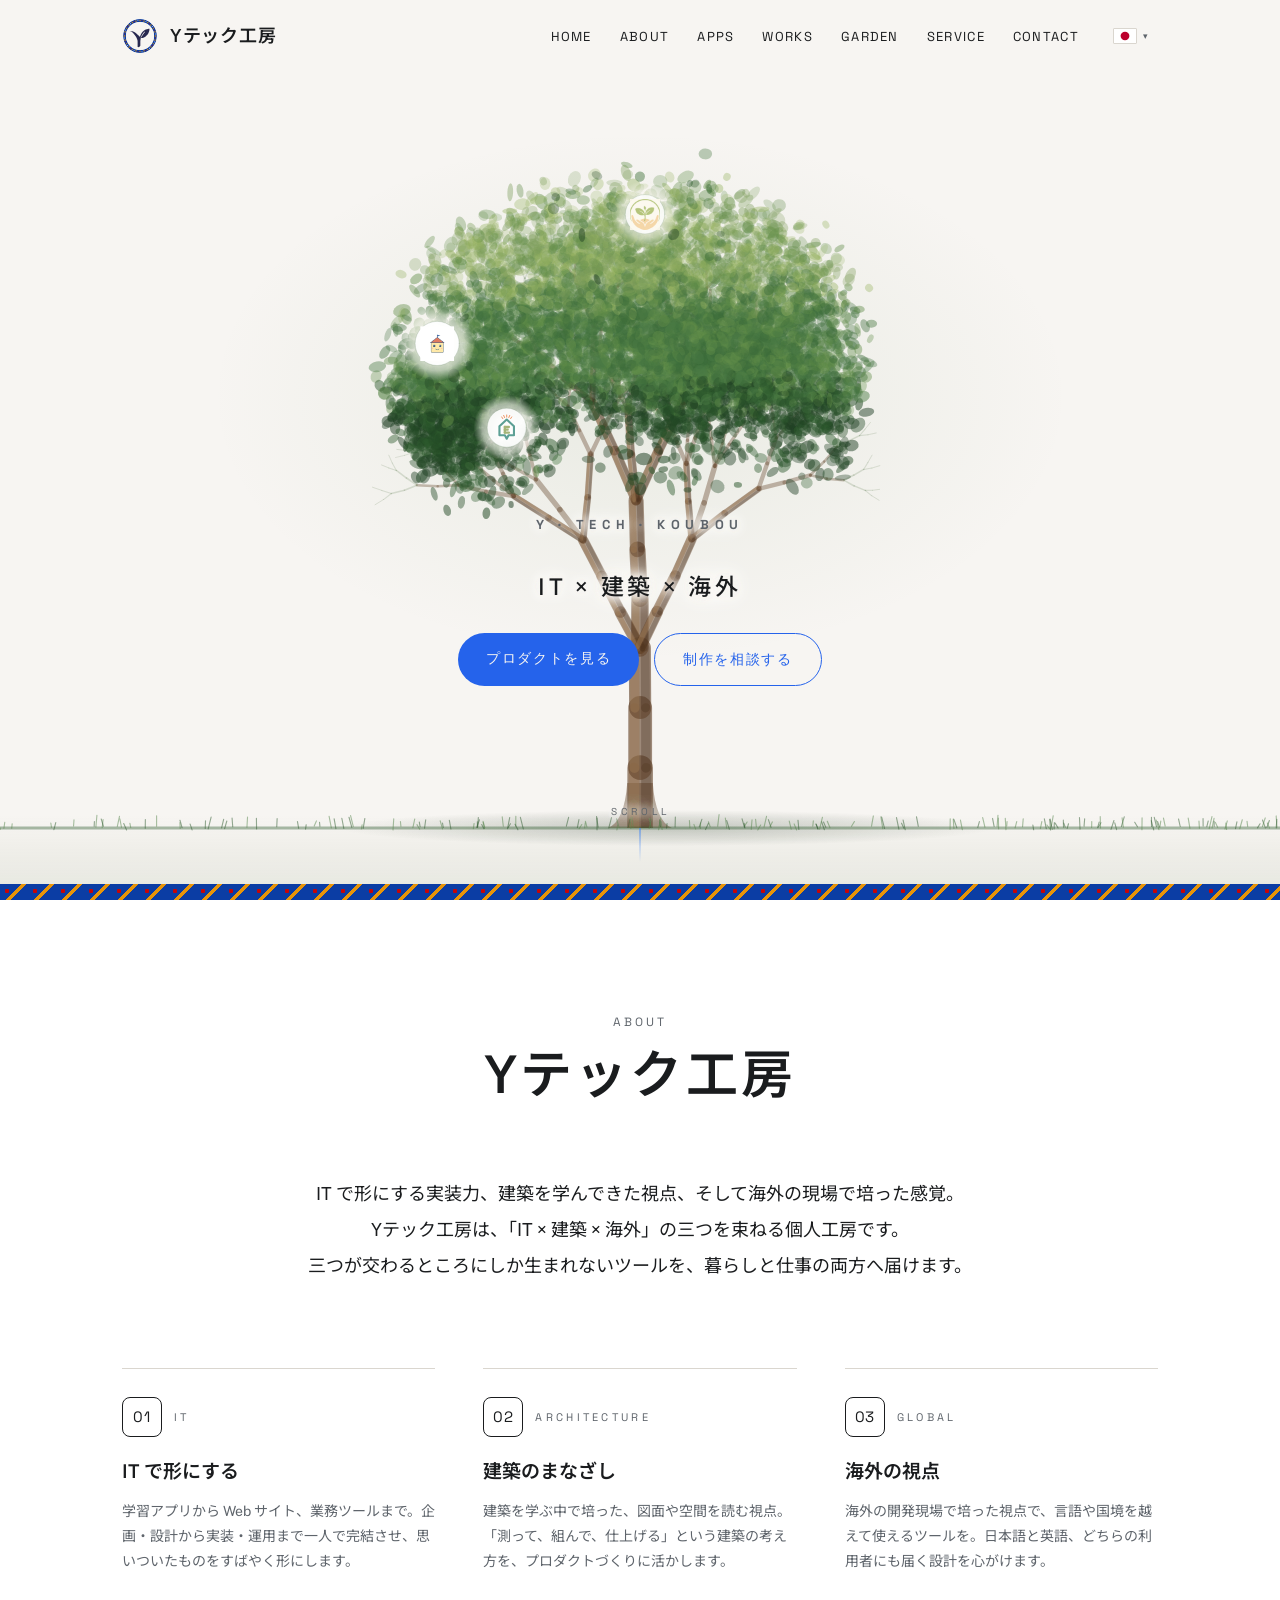
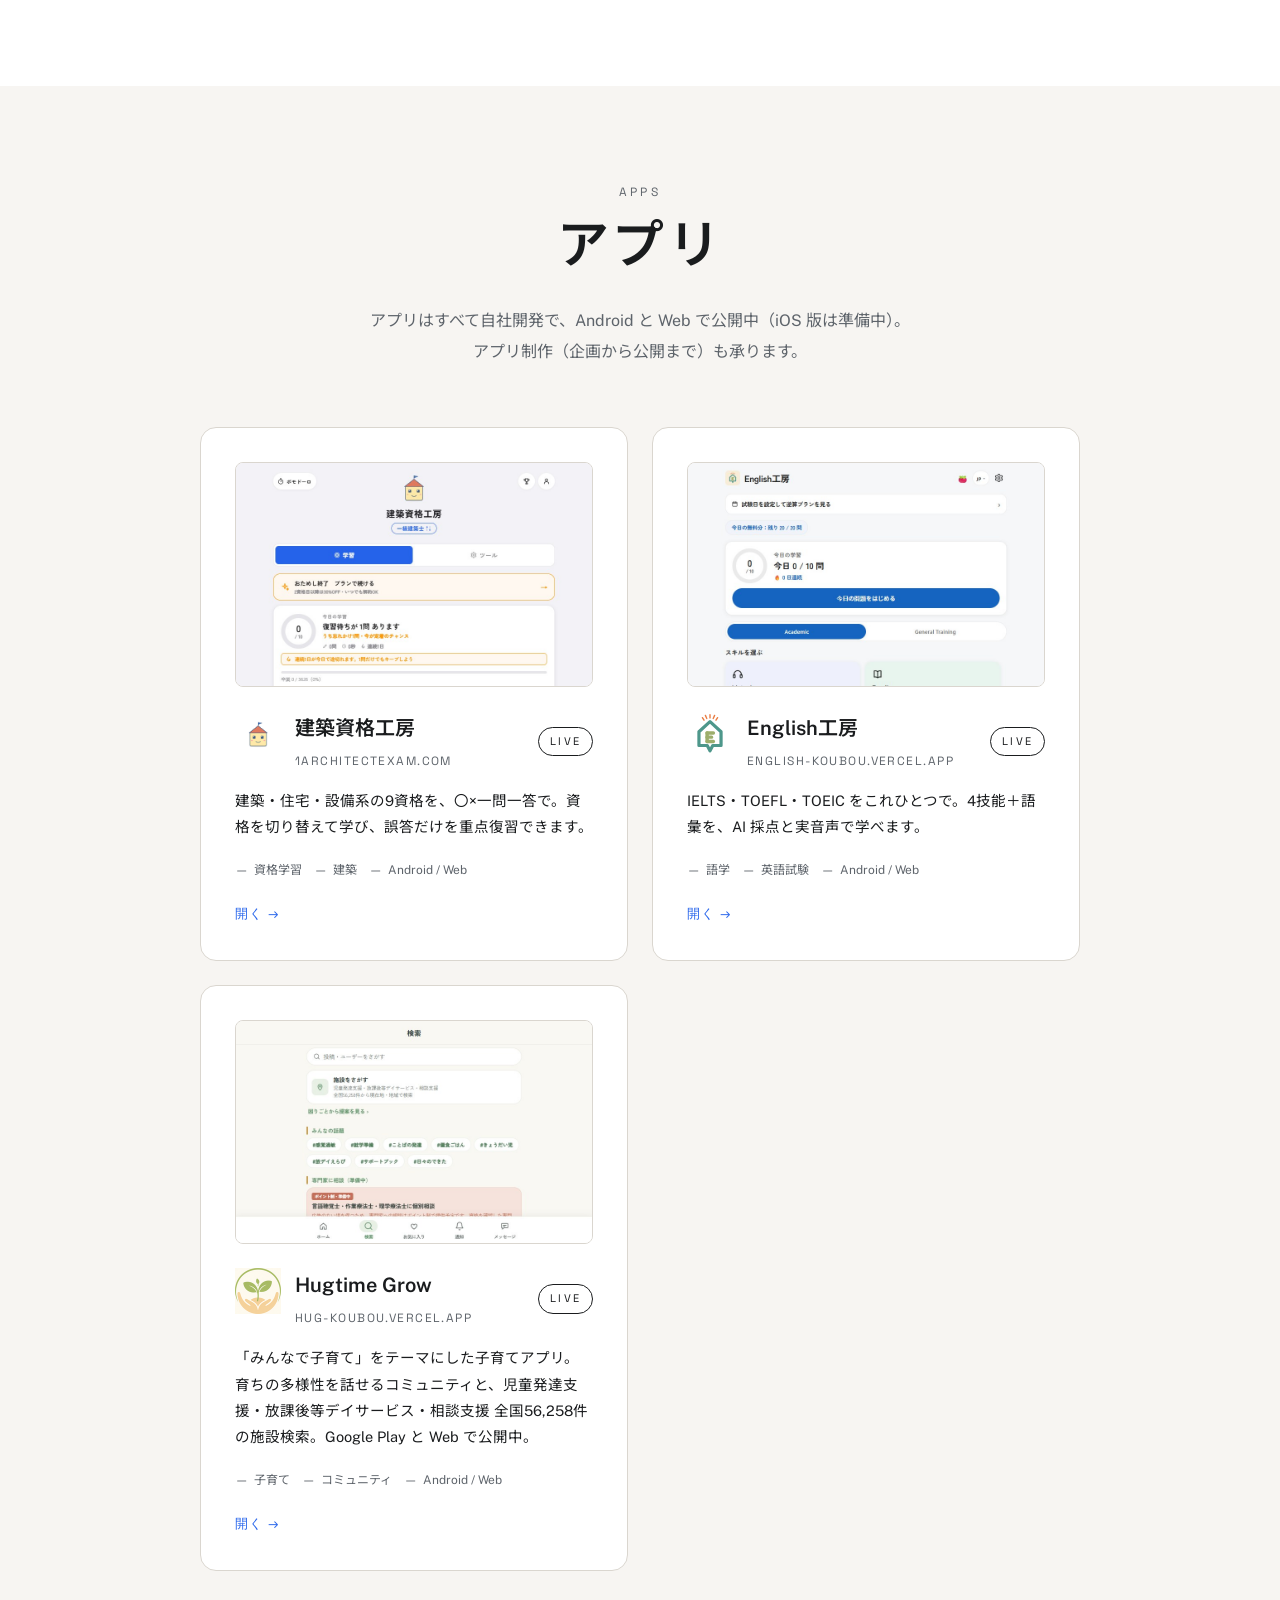
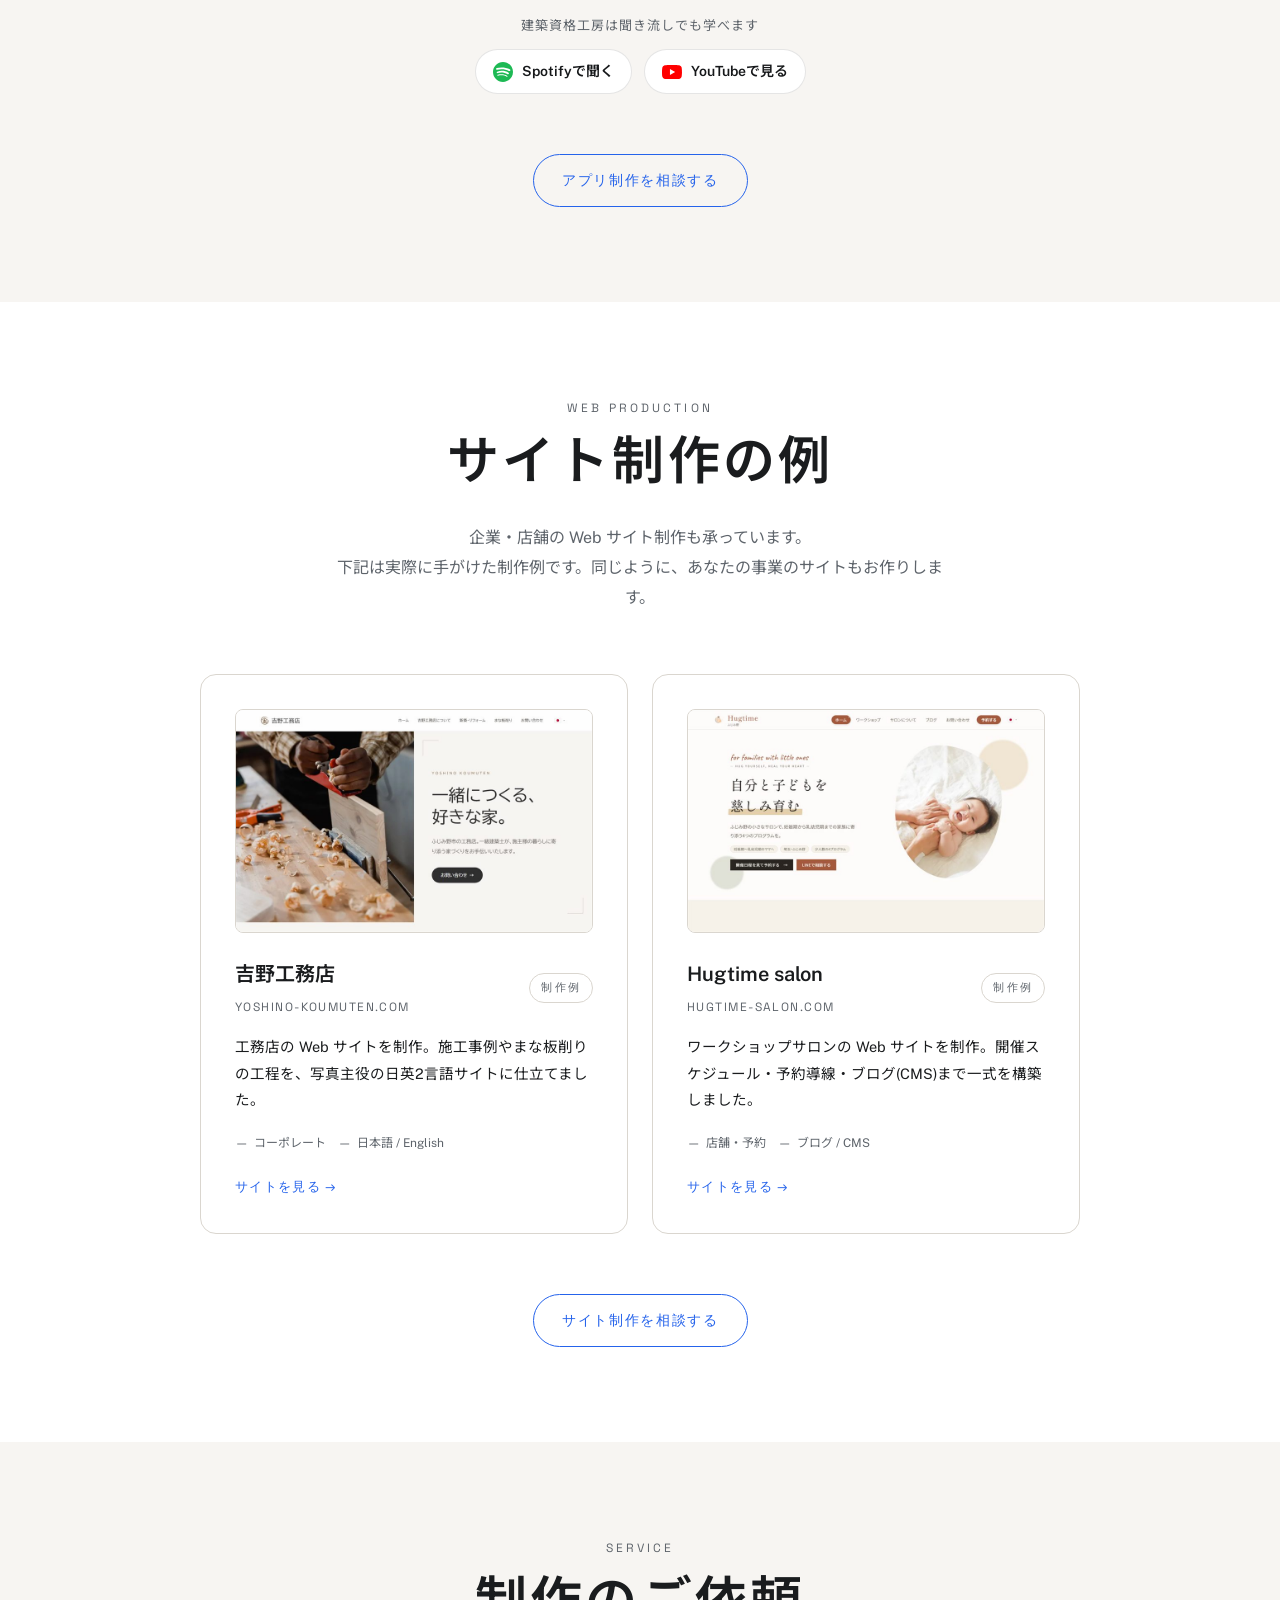
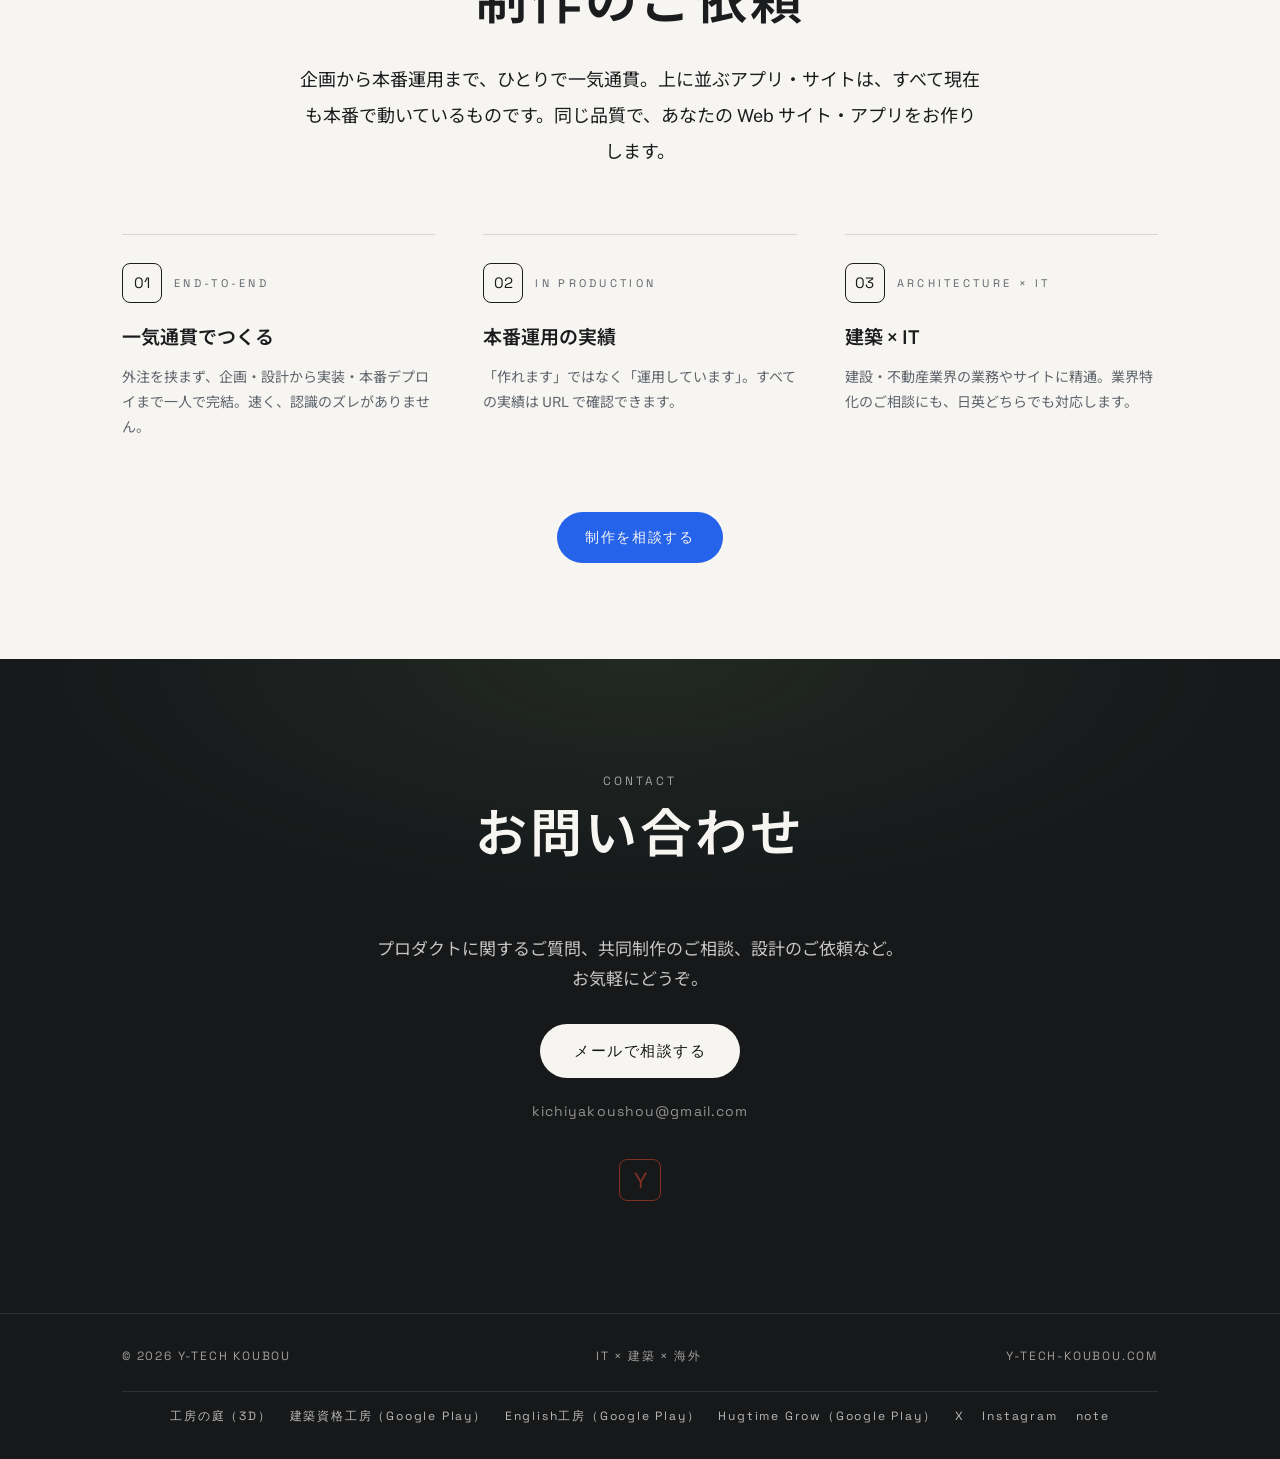
==== portal/index.html @ 6825634c "portal: ヒーローの左右の縦線（柱線・柄帯）を外し、木の真ん中のロゴを非表示に（オーナー指示） Co-Authored-By: Claude Opus 5.5 <noreply@anthropi" ====
<!doctype html>
<html lang="ja">
<head>
  <meta charset="utf-8">
  <meta name="viewport" content="width=device-width, initial-scale=1">
  <title>Yテック工房 — IT × 建築 × 海外</title>
  <meta name="description" content="IT × 建築 × 海外。建築を学ぶ視点とITで、学習アプリからWeb・アプリ制作まで手がける個人工房。Yテック工房 / Y-Tech Koubou。">
  <link rel="canonical" href="https://www.y-tech-koubou.com/">
  <link rel="icon" type="image/png" href="assets/favicon.png?v=8">
  <link rel="preconnect" href="https://fonts.googleapis.com">
  <link rel="preconnect" href="https://fonts.gstatic.com" crossorigin>
  <!-- Heritage Design Tokens: Public Sans (h1/body) + Space Grotesk (label-caps) + Noto Sans JP (日本語グリフ) -->
  <link rel="preload" as="style" href="https://fonts.googleapis.com/css2?family=Public+Sans:wght@400;500;600;700&family=Space+Grotesk:wght@500;600;700&family=Noto+Sans+JP:wght@400;500;600;700&display=swap">
  <link rel="stylesheet" href="https://fonts.googleapis.com/css2?family=Public+Sans:wght@400;500;600;700&family=Space+Grotesk:wght@500;600;700&family=Noto+Sans+JP:wght@400;500;600;700&display=swap" media="print" onload="this.media='all'">
  <noscript><link rel="stylesheet" href="https://fonts.googleapis.com/css2?family=Public+Sans:wght@400;500;600;700&family=Space+Grotesk:wght@500;600;700&family=Noto+Sans+JP:wght@400;500;600;700&display=swap"></noscript>
  <style>
:root {
  /* === Heritage Design Tokens (2026-06-23、アクセント色2026-07-11更新) ===
     "Architectural Minimalism meets Journalistic Gravitas"
     旧: 苔緑×生成りの和風パレット → Boston Clay × Limestone × Ink → Accent Blue × Limestone × Ink。
     変数名は据え置き（下流ルールは無改修で新色を拾う）。 */
  --kokemidori: #2563EB;    /* Accent Blue — インタラクション専用（リンク/ボタン/選択状態）。旧:苔緑→Boston Clay */
  --wakaba: #3B82F6;        /* 装飾・罫・ホバー枠（アクセント系の中間ブルー） */
  --wakaba-deep: #1D4ED8;   /* 小さな情報テキスト用 深ブルー（AA on limestone・インタラクション文脈のみ） */
  --wakaba-light: #93C5FD;  /* 暗背景上のラベル用 ライトブルー（インタラクション文脈のみ） */
  /* 2026-07-11: 見出し/kicker/カード名等の非インタラクション要素は、DESIGN-SYSTEM.md正本の
     「Accent=唯一のインタラクションアクセント／Ink=見出し・本文／Slate=罫・キャプション・メタ」
     の原則どおり Ink / Slate を使う（旧Boston Clayでの代替も誤りだったため撤去）。 */
  --heading-clay: var(--shikkoku);      /* section h2・カード名・.mono バッジなど見出し = Ink */
  --heading-clay-deep: var(--nibiiro);  /* kicker・idx番号・小ラベル用（明地上）= Slate */
  --heading-clay-light: rgba(247,245,242,0.62); /* kicker等・暗地上（tile-dark/contact）= Limestoneの淡色 */
  --shu: #A23A28;           /* 深クレイ（強アクセント） */
  --kinari: #F7F5F2;        /* Limestone — 純白より温かい下地 */
  --tonoko: #EEEAE3;        /* Limestone deep（パネル地） */
  --sumimidori: #16181A;    /* 暗セクション地（ニュートラルな墨・旧:濃緑） */
  --shikkoku: #1A1C1E;      /* Ink — 見出し/本文 */
  --nibiiro: #5E646B;       /* Slate — 補足/メタ（AA 5.4 on limestone） */
  --usuzumi: #DAD6CF;       /* 罫線（limestone系ヘアライン） */

  /* === Yテック工房 装飾パレット（2026-09-16確定・キテンゲ実測値）===
     用途は柄帯/ロゴ/柱バーに限定（3色まで）。見出し・本文・ボタンには使わない。
     Accent Blue(--kokemidori)はリンク/CTA/選択のまま。 */
  --indigo: #0B3DA4;        /* 藍 */
  --indigo-deep: #282950;   /* 藍深（ロゴの茎・家・根／柱線） */
  --vermilion: #C50507;     /* 朱 */
  --mustard: #E89408;       /* 辛子 */
  --mustard-muted: #D2A423; /* 辛子鈍 */
  --grape: #741D34;         /* 葡萄 */
  --brown-deep: #472F14;    /* 焦茶 */
  --pattern-base: var(--indigo);
  --pattern-hot: var(--vermilion);
  --pattern-warm: var(--mustard);
  --pattern-ground: var(--kinari);
  /* logo-mark.svg の28px汎用幾何柄（斜線+水玉）をCSSで再現。柄帯専用 */
  --pattern-kitenge:
    radial-gradient(circle at 7px 7px, var(--pattern-hot) 0 2px, transparent 2.5px),
    radial-gradient(circle at 21px 21px, var(--pattern-ground) 0 2px, transparent 2.5px),
    linear-gradient(135deg, transparent 0 38%, var(--pattern-warm) 38% 47%, transparent 47% 100%),
    var(--pattern-base);
  --pattern-size: 28px 28px;

  --space-section: 112px;
  --space-section-compact: 96px;

  /* Heritage rounded scale（控えめ） */
  --rounded-sm: 4px;
  --rounded-md: 8px;

  /* Heritage typography: 見出し/本文=Public Sans・ラベル=Space Grotesk・日本語=Noto Sans JP */
  --serif-jp: 'Public Sans', 'Noto Sans JP', 'Hiragino Kaku Gothic ProN', 'Yu Gothic UI', sans-serif;
  --serif-en: 'Space Grotesk', 'Public Sans', 'Helvetica Neue', sans-serif;
  --sans-jp: 'Public Sans', 'Noto Sans JP', 'Hiragino Kaku Gothic ProN', 'Hiragino Sans', 'BIZ UDPGothic', 'Yu Gothic UI', system-ui, sans-serif;
  --sans-en: 'Public Sans', -apple-system, BlinkMacSystemFont, 'Segoe UI', sans-serif;

  /* モーション: 動きの質感を1か所で揃える */
  --ease-out: cubic-bezier(0.22, 1, 0.36, 1);   /* なめらかな減速・到着が静か */
  --ease-soft: cubic-bezier(0.4, 0, 0.2, 1);     /* ホバー等の往復に */
  --dur-fast: 0.22s;
  --dur: 0.34s;
}

* { box-sizing: border-box; }

html { scroll-behavior: smooth; scroll-padding-top: 80px; /* 固定ヘッダー分（旧Lenisのoffset:-80と同値） */ }

body {
  margin: 0;
  background: var(--kinari);
  color: var(--shikkoku);
  font-family: var(--sans-jp);
  font-size: 17px; /* Apple流: 本文は16でなく17＝「読む」ペース */
  line-height: 1.75;
  -webkit-font-smoothing: antialiased;
  text-rendering: optimizeLegibility;
}

a { color: var(--kokemidori); text-decoration: none; }
a:hover { text-decoration: underline; }

.skip {
  position: absolute;
  left: -999px;
  top: 0;
  background: var(--kokemidori);
  color: #fff;
  padding: 10px 16px;
  z-index: 100;
}
.skip:focus { left: 12px; top: 12px; text-decoration: none; }

.container {
  max-width: 1100px;
  margin: 0 auto;
  padding: 0 32px;
}

/* ====== Header ====== */
header.site {
  position: fixed;
  top: 0;
  left: 0;
  right: 0;
  background: transparent;
  border-bottom: 1px solid transparent;
  z-index: 30;
  transition: background var(--dur) var(--ease-soft), border-color var(--dur) var(--ease-soft), backdrop-filter var(--dur) var(--ease-soft);
}
header.site.scrolled {
  background: rgba(250, 247, 242, 0.85);
  backdrop-filter: saturate(180%) blur(12px);
  -webkit-backdrop-filter: saturate(180%) blur(12px);
  border-bottom-color: var(--usuzumi);
}
.scroll-progress { position: fixed; top: 0; left: 0; right: 0; height: 2px; z-index: 31; background: transparent; pointer-events: none; }
.scroll-progress > span { display: block; height: 100%; width: 100%; transform: scaleX(0); transform-origin: left center; background: var(--kokemidori); transition: transform 90ms linear; }
@media (prefers-reduced-motion: reduce) { .scroll-progress > span { transition: none; } }
header.site .inner {
  display: flex;
  align-items: center;
  justify-content: space-between;
  gap: 20px;
  height: 72px;
}
header.site .brand {
  display: flex;
  align-items: center;
  gap: 12px;
  flex-shrink: 0;
  font-family: var(--serif-jp);
  font-size: 18px;
  font-weight: 600;
  color: var(--shikkoku); /* ロゴ文字=見出しはInk。唯一のインタラクションアクセント(--kokemidori)から分離。 */
  letter-spacing: 0.04em;
}
header.site .brand:hover { text-decoration: none; }
header.site .brand img { width: 36px; height: 36px; }
header.site nav ul {
  list-style: none;
  margin: 0;
  padding: 0;
  display: flex;
  gap: 28px;
}
header.site nav a {
  font-size: 13px;
  color: var(--shikkoku);
  letter-spacing: 0.1em;
  font-family: var(--serif-en);
  position: relative;
  white-space: nowrap;
}
header.site nav a::after {
  content: "";
  position: absolute;
  left: 0; right: 0; bottom: -6px;
  height: 1px;
  background: var(--kokemidori);
  transform: scaleX(0);
  transform-origin: left;
  transition: transform var(--dur) var(--ease-out);
}
header.site nav a:hover { text-decoration: none; }
header.site nav a:hover::after { transform: scaleX(1); }
header.site nav a.active { color: var(--kokemidori); }
header.site nav a.active::after { transform: scaleX(1); }

.nav-cluster {
  display: flex;
  align-items: center;
  flex-wrap: nowrap;
  flex-shrink: 0;
  gap: 24px;
}
.lang-switch {
  position: relative;
  flex-shrink: 0;
}
.lang-toggle {
  display: flex;
  align-items: center;
  gap: 6px;
  background: transparent;
  border: 1px solid transparent;
  border-radius: 999px;
  padding: 5px 9px;
  line-height: 1;
  cursor: pointer;
  flex-shrink: 0;
  transition: border-color 0.2s ease, background 0.2s ease;
}
.lang-toggle:hover { border-color: var(--usuzumi); }
.lang-flag {
  width: 24px;
  height: 16px;
  object-fit: cover;
  border-radius: 1px;
  border: 1px solid var(--usuzumi);
  display: block;
}
.lang-caret {
  font-size: 9px;
  line-height: 1;
  color: var(--nibiiro);
  transition: transform 0.2s ease;
}
.lang-toggle[aria-expanded="true"] .lang-caret { transform: rotate(180deg); }
.lang-menu {
  position: absolute;
  right: 0;
  top: calc(100% + 8px);
  min-width: 150px;
  margin: 0;
  padding: 0;
  list-style: none;
  background: #fff;
  border: 1px solid var(--usuzumi);
  border-radius: 10px;
  box-shadow: 0 10px 28px rgba(26, 28, 30, 0.12);
  overflow: hidden;
  z-index: 50;
  display: none;
}
.lang-menu.open { display: block; }
.lang-menu li {
  display: flex;
  align-items: center;
  gap: 10px;
  padding: 10px 14px;
  font-size: 14px;
  font-family: var(--sans-jp);
  color: var(--shikkoku);
  cursor: pointer;
  transition: background 0.18s ease;
}
.lang-menu li img {
  width: 24px;
  height: 16px;
  object-fit: cover;
  border-radius: 1px;
  border: 1px solid var(--usuzumi);
  flex-shrink: 0;
}
.lang-menu li span:nth-of-type(1) { flex: 1; }
.lang-menu li:hover { background: #f4f1ea; }
.lang-menu li[aria-selected="true"] { background: var(--tonoko); color: var(--kokemidori); }
.lang-check { color: var(--kokemidori); font-size: 12px; opacity: 0; }
.lang-menu li[aria-selected="true"] .lang-check { opacity: 1; }

.nav-toggle {
  display: none;
  flex-direction: column;
  justify-content: center;
  gap: 5px;
  width: 40px;
  height: 40px;
  background: none;
  border: 1px solid var(--usuzumi);
  border-radius: 8px;
  cursor: pointer;
}
.nav-toggle span {
  display: block;
  width: 18px;
  height: 2px;
  margin: 0 auto;
  background: var(--kokemidori);
  transition: transform 0.2s ease;
}

/* ====== Buttons ====== */
.btn {
  display: inline-block;
  font-family: var(--serif-en);
  font-size: 14px;
  letter-spacing: 0.12em;
  padding: 13px 28px;
  border-radius: 999px;
  will-change: transform;
  transition: transform var(--dur-fast) var(--ease-out), background var(--dur-fast) var(--ease-soft), color var(--dur-fast) var(--ease-soft);
}
.btn:hover { text-decoration: none; transform: translateY(-2px); }
.btn:active { transform: scale(0.96); } /* Apple流: 押下=縮小のマイクロインタラクション */
.btn.primary { background: var(--kokemidori); color: var(--kinari); }
.btn.primary:hover { background: #244a24; }
.btn.ghost { border: 1px solid var(--kokemidori); color: var(--kokemidori); }
.btn.ghost:hover { background: var(--kokemidori); color: var(--kinari); }

.hero-actions {
  display: flex;
  flex-wrap: wrap;
  justify-content: center;
  gap: 14px;
}

/* ====== Hero (minimal) ====== */
.hero {
  position: relative;
  min-height: 100vh;
  display: flex;
  flex-direction: column;
  align-items: center;
  justify-content: center;
  text-align: center;
  padding: 132px 24px 92px;
  overflow: hidden;
}
.hero::before {
  content: "";
  position: absolute;
  inset: 0;
  pointer-events: none;
  background: radial-gradient(ellipse 48% 42% at 50% 44%, rgba(107, 142, 90, 0.10), transparent 70%);
}
.hero > *:not(.hero-bg):not(.hero-edge):not(.hero-scroll):not(.hero-band) { position: relative; z-index: 1; }
.hero-edge, .hero-scroll { z-index: 2; }
.hero-bg {
  position: absolute;
  inset: 0;
  z-index: 0;
  pointer-events: none;
}
/* リブランド(2026-09-18): キテンゲ柄帯（下の横帯）。装飾のみ。左右の縦線は 2026-10-07 にオーナー指示で撤去 */
.hero-band {
  position: absolute;
  z-index: 1;
  pointer-events: none;
  background: var(--pattern-kitenge);
  background-size: var(--pattern-size);
}
.hero-band-b {
  left: 0;
  right: 0;
  bottom: 0;
  height: 16px;
}
.hero-eyebrow {
  font-family: var(--serif-en);
  font-size: 13px;
  letter-spacing: 0.44em;
  text-transform: uppercase;
  color: var(--heading-clay-deep);
  margin: 2px 0 30px;
}
.hero-emblem {
  width: clamp(132px, 15.5vw, 196px);
  height: auto;
  display: block;
  margin: 0 0 62px;
  /* 柄入りロゴが木の幹・枝と重なって読みにくくならないよう、生成りの円盤を敷く（リブランド 2026-09-18） */
  background: rgba(247, 245, 242, 0.94);
  border-radius: 50%;
  filter: drop-shadow(0 16px 38px rgba(26, 28, 30, 0.14));
  /* 2026-10-07 オーナー指示で木の真ん中のロゴを非表示。場所は残す（文字と木の配置・頂部の芽の位置がこの要素の寸法で決まるため） */
  visibility: hidden;
}
/* エンブレムは装飾（リンクでない）。pointer-eventsを通し、背後canvasの内側ブロッサム
   のホバー・クリックを奪わないようにする */
.hero-emblem,
.hero-parallax { pointer-events: none; }
.hero-wordmark {
  font-family: var(--serif-jp);
  font-weight: 600;
  font-size: clamp(32px, 7vw, 76px);
  letter-spacing: 0.06em;
  line-height: 1.04;
  color: var(--heading-clay);
  margin: 0 0 10px;
}
.hero-tag {
  font-family: var(--serif-jp);
  font-size: clamp(17px, 2vw, 23px);
  font-weight: 500;
  letter-spacing: 0.16em;
  color: var(--shikkoku);
  margin: 0 0 26px;
}
.hero-lead {
  max-width: 30em;
  margin: 0 0 46px;
  color: var(--nibiiro);
  font-size: 15px;
  line-height: 1.9;
}
.hero-cta {
  display: inline-flex;
  align-items: center;
  gap: 10px;
  font-family: var(--serif-en);
  font-size: 14px;
  letter-spacing: 0.16em;
  color: var(--kokemidori);
  border-bottom: 1px solid var(--wakaba);
  padding-bottom: 6px;
  transition: gap var(--dur) var(--ease-out);
}
.hero-cta:hover { text-decoration: none; gap: 16px; }
/* 幹・枝と重なっても読めるよう、ヒーロー文字にクリーム地のハロー（白箱を作らず、文字の行に沿ってクリームのクッションを敷く） */
.hero-wordmark {
  text-shadow: 0 0 16px var(--kinari), 0 0 16px var(--kinari), 0 0 30px var(--kinari), 0 0 30px var(--kinari);
}
.hero-eyebrow,
.hero-tag,
.hero-cta,
.hero-scroll {
  text-shadow:
    0 0 10px var(--kinari), 0 0 10px var(--kinari), 0 0 10px var(--kinari),
    0 0 20px var(--kinari), 0 0 20px var(--kinari),
    0 0 34px var(--kinari);
}
.hero-edge {
  position: absolute;
  bottom: 42px;
  font-family: var(--serif-en);
  font-size: 11px;
  letter-spacing: 0.3em;
  text-transform: uppercase;
  color: var(--nibiiro);
}
.hero-edge-l { left: 48px; }
.hero-edge-r { right: 48px; }
.hero-scroll {
  position: absolute;
  bottom: 38px;
  left: 50%;
  transform: translateX(-50%);
  font-family: var(--serif-en);
  font-size: 10px;
  letter-spacing: 0.4em;
  text-transform: uppercase;
  color: var(--heading-clay-deep);
  display: flex;
  flex-direction: column;
  align-items: center;
  gap: 8px;
}
.hero-scroll::after {
  content: "";
  width: 1px;
  height: 34px;
  background: linear-gradient(var(--wakaba), transparent);
}

/* ====== Section ====== */
section { padding: var(--space-section) 0; scroll-margin-top: 80px; }
.products,
.works { padding: var(--space-section-compact) 0; }
/* Apple流タイル交互リズム: 背景色の変化そのものが区切り（罫線・影は足さない） */
.about, .works { background: #fff; }

/* ====== Apps / Works 共通のカードグリッド ======
   アプリもサイト制作例と同じ「1セクション＋カードグリッド」で見せる（2026-09-19 統一）。
   旧: 建築資格工房/English工房を全幅の app-tile で個別に出していた構成は廃止。 */
.products .grid.two,
.works .grid.two {
  display: grid;
  grid-template-columns: repeat(2, 1fr);
  gap: 24px;
  max-width: 880px;
  margin: 0 auto;
}
/* 聞き流し（Spotify / YouTube）導線。旧 app-tile の tile-media から移設 */
.apps-media {
  margin: 44px auto 0;
  display: flex;
  flex-direction: column;
  align-items: center;
  gap: 12px;
}
.apps-media-label {
  font-size: 13px;
  letter-spacing: 0.08em;
  color: var(--nibiiro);
}
.apps-media .media-chips { display: flex; flex-wrap: wrap; justify-content: center; gap: 12px; }
.apps-media .media-chip {
  display: inline-flex;
  align-items: center;
  gap: 9px;
  padding: 9px 17px;
  border-radius: 999px;
  border: 1px solid rgba(0, 0, 0, 0.1);
  background: #fff;
  color: var(--sumimidori);
  font-size: 14px;
  font-weight: 600;
  text-decoration: none;
  transition: transform var(--dur-fast) var(--ease-out), box-shadow var(--dur-fast) var(--ease-soft);
}
.apps-media .media-chip svg { width: 20px; height: 20px; display: block; flex: 0 0 auto; }
.apps-media .media-chip:hover { transform: translateY(-1px); box-shadow: 0 6px 16px rgba(0, 0, 0, 0.16); }
section .section-head {
  text-align: center;
  margin-bottom: 72px;
}
section .section-head .kicker {
  display: block;
  font-family: var(--serif-en);
  font-size: 12px;
  letter-spacing: 0.26em;
  text-transform: uppercase;
  color: var(--heading-clay-deep);
  margin-bottom: 12px;
}
section h2 {
  margin: 0;
  font-family: var(--serif-jp);
  font-size: clamp(33px, 4.4vw, 52px);
  font-weight: 600;
  color: var(--heading-clay);
  letter-spacing: 0.06em;
  line-height: 1.14;
}

/* ====== About ====== */
.about .lead-text {
  max-width: 720px;
  margin: 0 auto 84px;
  text-align: center;
  color: var(--shikkoku);
  font-size: clamp(16px, 1.8vw, 18px);
  line-height: 2;
}
.about .pillars {
  display: grid;
  grid-template-columns: repeat(3, 1fr);
  gap: 48px;
}
.about .field {
  position: relative;
  padding-top: 28px;
  border-top: 1px solid var(--usuzumi);
}
.about .field-head {
  display: flex;
  align-items: center;
  gap: 12px;
  margin-bottom: 18px;
}
.about .field .idx {
  flex-shrink: 0;
  width: 40px;
  height: 40px;
  display: inline-grid;
  place-items: center;
  font-family: var(--serif-en);
  font-size: 15px;
  letter-spacing: 0.04em;
  color: var(--heading-clay);
  border: 1px solid var(--heading-clay);
  border-radius: 8px;
  transition: border-color 0.2s ease, background 0.2s ease;
}
.about .field:hover .idx {
  border-color: var(--wakaba);
  background: rgba(107, 142, 90, 0.08);
}
.about .field .label-en {
  font-family: var(--serif-en);
  font-size: 11px;
  letter-spacing: 0.3em;
  color: var(--heading-clay-deep);
  text-transform: uppercase;
}
.about .field h3 {
  margin: 0 0 10px;
  font-family: var(--serif-jp);
  font-size: 19px;
  font-weight: 600;
  color: var(--heading-clay);
}
.about .field p {
  margin: 0;
  font-size: 14px;
  color: var(--nibiiro);
  line-height: 1.8;
}

/* ====== Products / Works ====== */
.products .grid {
  display: flex;
  flex-wrap: wrap;
  justify-content: center;
  gap: 24px;
}
.works-lead {
  max-width: 620px;
  margin: -40px auto 60px;
  text-align: center;
  color: var(--nibiiro);
  font-size: 16px;
  line-height: 1.9;
}
.works-cta {
  text-align: center;
  margin-top: 60px;
}

/* ====== Service ====== */
.service { padding: var(--space-section-compact) 0; }
.service .service-lead {
  max-width: 680px;
  margin: -40px auto 64px;
  text-align: center;
  color: var(--shikkoku);
  font-size: clamp(16px, 1.8vw, 18px);
  line-height: 2;
}
.service .strengths {
  display: grid;
  grid-template-columns: repeat(3, 1fr);
  gap: 48px;
  margin-bottom: 72px;
}
.service .field {
  position: relative;
  padding-top: 28px;
  border-top: 1px solid var(--usuzumi);
}
.service .field-head {
  display: flex;
  align-items: center;
  gap: 12px;
  margin-bottom: 18px;
}
.service .field .idx {
  flex-shrink: 0;
  width: 40px;
  height: 40px;
  display: inline-grid;
  place-items: center;
  font-family: var(--serif-en);
  font-size: 15px;
  color: var(--heading-clay);
  border: 1px solid var(--heading-clay);
  border-radius: 8px;
}
.service .field .label-en {
  font-family: var(--serif-en);
  font-size: 11px;
  letter-spacing: 0.3em;
  color: var(--heading-clay-deep);
  text-transform: uppercase;
}
.service .field h3 {
  margin: 0 0 10px;
  font-family: var(--serif-jp);
  font-size: 19px;
  font-weight: 600;
  color: var(--heading-clay);
}
.service .field p {
  margin: 0;
  font-size: 14px;
  color: var(--nibiiro);
  line-height: 1.8;
}
.service .service-cta {
  text-align: center;
  margin-top: 56px;
}
.work-thumb {
  display: block;
  width: 100%;
  height: auto;
  border-radius: 8px;
  border: 1px solid var(--usuzumi);
  margin-bottom: 8px;
  background: var(--tonoko);
}
.product {
  background: #fff;
  border: 1px solid var(--usuzumi);
  border-radius: 16px;
  padding: 34px;
  display: flex;
  flex-direction: column;
  gap: 16px;
  color: var(--shikkoku);
  will-change: transform;
  transition: transform var(--dur) var(--ease-out), border-color var(--dur) var(--ease-soft);
}
/* Apple流: カードに影は足さない（ヘアライン境界＋微小リフトのみ） */
.product:hover {
  transform: translateY(-2px);
  border-color: var(--wakaba);
  text-decoration: none;
}
.product:active { transform: scale(0.985); }
.product .top {
  display: flex;
  align-items: flex-start;
  gap: 14px;
}
.product .head {
  flex: 1 1 auto;
  min-width: 0;
}
.product .mono {
  flex-shrink: 0;
  width: 46px;
  height: 46px;
  display: inline-grid;
  place-items: center;
  font-family: var(--serif-jp);
  font-size: 22px;
  font-weight: 600;
  color: var(--heading-clay);
  background: transparent;
  border: 1px solid var(--heading-clay);
  border-radius: 8px;
  line-height: 1;
}
.product .mono.en {
  font-family: var(--serif-en);
  font-size: 19px;
  letter-spacing: 0.02em;
}
.product .mono.logo {
  border: none;
  background: transparent;
  padding: 0;
}
.product .mono.logo img {
  width: 46px;
  height: 46px;
  object-fit: contain;
  display: block;
}
.product:hover .mono {
  border-color: var(--wakaba);
  background: rgba(107, 142, 90, 0.08);
}
.product:hover .mono.logo {
  border-color: transparent;
  background: transparent;
}
.product .name {
  font-family: var(--serif-jp);
  font-size: 20px;
  font-weight: 600;
  color: var(--heading-clay);
  margin: 0;
}
.product .status {
  font-family: var(--serif-en);
  font-size: 11px;
  letter-spacing: 0.2em;
  color: var(--nibiiro);
  text-transform: uppercase;
  padding: 4px 11px;
  border: 1px solid var(--usuzumi);
  border-radius: 999px;
  white-space: nowrap;
}
.product .status.live {
  color: var(--heading-clay);
  border-color: var(--heading-clay);
  position: relative;
}
.product .domain {
  font-family: var(--serif-en);
  font-size: 12px;
  letter-spacing: 0.12em;
  color: var(--heading-clay-deep);
  margin-top: 5px;
  overflow-wrap: anywhere;
}
.product .status { align-self: center; }
.product p {
  margin: 0;
  color: var(--shikkoku);
  font-size: 14.5px;
  line-height: 1.8;
}
.product .meta {
  display: flex;
  gap: 12px;
  flex-wrap: wrap;
  margin-top: 4px;
  font-size: 12px;
  color: var(--nibiiro);
}
.product .meta span::before { content: "—"; margin-right: 6px; }
.product .open {
  margin-top: auto;
  padding-top: 6px;
  font-family: var(--serif-en);
  font-size: 13px;
  letter-spacing: 0.1em;
  color: var(--kokemidori); /* Apple流: クリック可能の合図は単一アクセント（苔緑）に統一 */
  transition: transform var(--dur) var(--ease-out);
}
.product:hover .open { transform: translateX(4px); }

/* ====== Contact ====== */
.contact {
  background:
    radial-gradient(ellipse 70% 55% at 50% 0%, rgba(107, 142, 90, 0.14), transparent 70%),
    var(--sumimidori);
  color: var(--kinari);
}
.contact h2 { color: var(--kinari); }
.contact .section-head .kicker { color: var(--heading-clay-light); }
.contact .card {
  max-width: 560px;
  margin: 0 auto;
  text-align: center;
}
.contact .card::after {
  content: "Y";
  display: inline-grid;
  place-items: center;
  width: 40px;
  height: 40px;
  margin-top: 36px;
  color: var(--shu);
  border: 1px solid currentColor;
  border-radius: 8px;
  font-family: var(--serif-en);
  font-size: 22px;
  opacity: 0.75;
}
.contact .card p {
  color: rgba(250, 247, 242, 0.78);
  margin: 0 0 30px;
}
.contact .cta {
  display: inline-block;
  font-family: var(--serif-en);
  font-size: 15px;
  letter-spacing: 0.1em;
  padding: 14px 34px;
  border-radius: 999px;
  background: var(--kinari);
  color: var(--sumimidori);
  will-change: transform;
  transition: transform var(--dur-fast) var(--ease-out), background var(--dur-fast) var(--ease-soft);
}
.contact .cta:hover {
  transform: translateY(-2px);
  background: #fff;
  text-decoration: none;
}
.contact .cta:active { transform: scale(0.96); }
.contact .card .addr {
  margin: 20px 0 0;
  font-family: var(--serif-en);
  font-size: 14px;
  letter-spacing: 0.08em;
  color: rgba(250, 247, 242, 0.55);
}

/* ====== Footer ====== */
footer.site {
  background: var(--sumimidori);
  color: rgba(250, 247, 242, 0.6);
  padding: 32px 0;
  border-top: 1px solid rgba(250, 247, 242, 0.1);
}
footer.site .inner {
  display: flex;
  justify-content: space-between;
  align-items: center;
  flex-wrap: wrap;
  gap: 10px;
  font-size: 12px;
  font-family: var(--serif-en);
  letter-spacing: 0.15em;
}
footer.site .foot-links {
  flex-basis: 100%;
  display: flex;
  justify-content: center;
  flex-wrap: wrap;
  gap: 18px;
  margin-top: 14px;
  padding-top: 14px;
  border-top: 1px solid rgba(250, 247, 242, 0.1);
}
footer.site a {
  color: rgba(250, 247, 242, 0.72);
  text-decoration: none;
  transition: color 0.2s ease;
}
footer.site a:hover { color: rgba(250, 247, 242, 1); }

/* ====== Reveal ====== */
.reveal {
  opacity: 0;
  transform: translateY(28px);
  will-change: opacity, transform;
  transition: opacity 0.9s var(--ease-out), transform 0.9s var(--ease-out);
}
.reveal.in {
  opacity: 1;
  transform: none;
}
/* 出現が終わったら合成レイヤーを解放（メモリ・再描画コストを残さない） */
.reveal.in { will-change: auto; }
/* スライドインの段階表示（grid内の2枚目以降を少し遅らせる） */
.grid .product:nth-child(2) { transition-delay: 0.08s; }
.grid .product:nth-child(3) { transition-delay: 0.16s; }
.grid .product:nth-child(4) { transition-delay: 0.08s; }
.grid .product:nth-child(5) { transition-delay: 0.16s; }
.pillars .field:nth-child(2) { transition-delay: 0.1s; }
.pillars .field:nth-child(3) { transition-delay: 0.2s; }

/* ヒーロー視差（スクロール連動・JSが transform を設定） */
.hero-parallax { display: block; will-change: transform; }

@media (prefers-reduced-motion: reduce) {
  .reveal { opacity: 1; transform: none; transition: none; }
  html { scroll-behavior: auto; }
}

/* ====== Focus ====== */
a:focus-visible,
button:focus-visible {
  outline: 3px solid var(--shu);
  outline-offset: 4px;
  border-radius: 4px;
}

/* ====== Responsive ====== */
/* 中間幅でナビが詰まって文字が重なるのを防ぐ。960px以下はハンバーガーに畳み、言語ボタンは常に右上に残す */
@media (max-width: 960px) {
  .nav-toggle { display: flex; }
  header.site nav ul {
    position: absolute;
    top: 72px;
    left: 0;
    right: 0;
    flex-direction: column;
    gap: 0;
    background: var(--kinari);
    border-bottom: 1px solid var(--usuzumi);
    padding: 8px 32px 16px;
    display: none;
  }
  header.site nav ul.open { display: flex; }
  header.site nav a {
    display: block;
    padding: 14px 0;
    font-size: 14px;
    border-bottom: 1px solid var(--usuzumi);
  }
  header.site nav ul li:last-child a { border-bottom: none; }
}

@media (max-width: 880px) {
  .container { padding: 0 24px; }
  .pc-only { display: none; }
  .hero-lead { font-size: 14.5px; line-height: 1.85; }
  .hero-edge { display: none; }
  .nav-toggle { display: flex; }
  header.site nav ul {
    position: absolute;
    top: 72px;
    left: 0;
    right: 0;
    flex-direction: column;
    gap: 0;
    background: var(--kinari);
    border-bottom: 1px solid var(--usuzumi);
    padding: 8px 32px 16px;
    display: none;
  }
  header.site nav ul.open { display: flex; }
  header.site nav a {
    display: block;
    padding: 14px 0;
    font-size: 14px;
    border-bottom: 1px solid var(--usuzumi);
  }
  header.site nav ul li:last-child a { border-bottom: none; }
  .about .pillars { grid-template-columns: 1fr; }
  .products .grid.two,
  .works .grid.two { grid-template-columns: 1fr; }
  .service .strengths { grid-template-columns: 1fr; gap: 32px; }
  section { padding: 72px 0; }
  .products,
  .works,
  .service { padding: 64px 0; }
  .hero { min-height: 90vh; padding: 108px 22px 76px; }
  /* モバイル: エンブレム下の余白を広げてテキスト群を樹冠の下へ落とし、eyebrow が枝に紛れないようにする */
  .hero-emblem { margin-bottom: 104px; }
  .hero-eyebrow { margin-top: 6px; margin-bottom: 24px; }
  footer.site .inner { flex-direction: column; gap: 8px; text-align: center; }
}

/* 背が低いウィンドウでは装飾の隅ラベル/スクロール表示を隠し、CTA と重ならないようにする */
@media (max-height: 880px) {
  .hero-edge { display: none; }
  .hero-scroll { display: none; }
  .hero-band-b { height: 12px; }
}

@media (max-width: 520px) {
  .product { padding: 26px 22px; }
  .product .domain { letter-spacing: 0.06em; }
}

@media (max-width: 420px) {
  .container { padding: 0 20px; }
}
  </style>
  <meta property="og:title" content="Yテック工房 — IT × 建築 × 海外">
  <meta property="og:description" content="IT × 建築 × 海外。建築を学ぶ視点とITで、学習アプリからWeb・アプリ制作まで手がける個人工房。">
  <meta property="og:image" content="https://www.y-tech-koubou.com/assets/og.png?v=9">
  <meta property="og:image:width" content="1200">
  <meta property="og:image:height" content="630">
  <meta property="og:type" content="website">
  <meta property="og:url" content="https://www.y-tech-koubou.com/">
  <meta property="og:site_name" content="Yテック工房">
  <meta property="og:locale" content="ja_JP">
  <meta name="twitter:card" content="summary_large_image">
  <meta name="twitter:title" content="Yテック工房 — IT × 建築 × 海外">
  <meta name="twitter:description" content="IT × 建築 × 海外。建築を学ぶ視点とITで、学習アプリからWeb・アプリ制作まで手がける個人工房。">
  <meta name="twitter:image" content="https://www.y-tech-koubou.com/assets/og.png?v=9">
  <meta name="theme-color" content="#F7F5F2">
  <script type="application/ld+json">
  {
    "@context": "https://schema.org",
    "@graph": [
      {
        "@type": "Organization",
        "@id": "https://www.y-tech-koubou.com/#org",
        "name": "Yテック工房",
        "alternateName": "Y-Tech Koubou",
        "url": "https://www.y-tech-koubou.com/",
        "logo": "https://www.y-tech-koubou.com/assets/logo-mark.png",
        "image": "https://www.y-tech-koubou.com/assets/og.png",
        "email": "kichiyakoushou@gmail.com",
        "foundingDate": "2026",
        "description": "IT × 建築 × 海外。建築を学ぶ視点とITで、学習アプリからWeb・アプリ制作まで手がける個人工房。",
        "knowsAbout": ["建築", "資格学習", "語学学習", "Webサイト制作"]
      },
      {
        "@type": "WebSite",
        "@id": "https://www.y-tech-koubou.com/#website",
        "url": "https://www.y-tech-koubou.com/",
        "name": "Yテック工房",
        "inLanguage": "ja",
        "publisher": { "@id": "https://www.y-tech-koubou.com/#org" }
      }
    ]
  }
  </script>
</head>
<body>

  <div id="top" aria-hidden="true"></div>
  <a class="skip" href="#main" data-en="Skip to content">本文へスキップ</a>
  <div class="scroll-progress" aria-hidden="true"><span></span></div>

  <header class="site">
    <div class="container inner">
      <a href="#top" class="brand" aria-label="Yテック工房 ホーム">
        <img src="assets/logo-mark.svg?v=8" alt="" width="36" height="36">
        <span data-en="Y-Tech Koubou">Yテック工房</span>
      </a>
      <div class="nav-cluster">
        <nav class="nav" aria-label="メインナビゲーション">
          <button class="nav-toggle" aria-expanded="false" aria-controls="nav-menu" aria-label="メニューを開く">
            <span></span><span></span><span></span>
          </button>
          <ul id="nav-menu">
            <li><a href="#top">HOME</a></li>
            <li><a href="#about">ABOUT</a></li>
            <li><a href="#apps">APPS</a></li>
            <li><a href="#works">WORKS</a></li>
            <li><a href="koubou.html">GARDEN</a></li>
            <li><a href="#service">SERVICE</a></li>
            <li><a href="#contact">CONTACT</a></li>
          </ul>
        </nav>
        <div class="lang-switch">
          <button class="lang-toggle" type="button" aria-haspopup="listbox" aria-expanded="false" aria-label="言語を選択（現在: 日本語）">
            <img class="lang-flag" src="assets/flags/ja.svg" alt="" width="24" height="16">
            <span class="lang-caret" aria-hidden="true">&#9662;</span>
          </button>
          <ul class="lang-menu" role="listbox" aria-label="言語">
            <li role="option" data-lang="ja" aria-selected="true" tabindex="-1">
              <img src="assets/flags/ja.svg" alt="" width="24" height="16"><span>日本語</span><span class="lang-check" aria-hidden="true">&#10003;</span>
            </li>
            <li role="option" data-lang="en" aria-selected="false" tabindex="-1">
              <img src="assets/flags/en.svg" alt="" width="24" height="16"><span>English</span><span class="lang-check" aria-hidden="true">&#10003;</span>
            </li>
          </ul>
        </div>
      </div>
    </div>
  </header>

  <main id="main">

    <section class="hero">
      <canvas class="hero-bg" aria-hidden="true"></canvas>
      <span class="hero-band hero-band-b" aria-hidden="true"></span>
      <!-- 木の実のアプリ名ツールチップは表示しない（オーナー指示 2026-06-05・ロゴの実＋ホバー発光＋クリックのみ） -->
      <span class="hero-parallax" data-speed="-0.12"><img class="hero-emblem reveal" src="assets/logo-mark.svg?v=8" alt="" width="196" height="196"></span>
      <h1 class="hero-eyebrow reveal" aria-label="Yテック工房 / Y-Tech Koubou">Y &middot; Tech &middot; Koubou</h1>
      <p class="hero-tag reveal" data-en="IT &times; Architecture &times; Overseas">IT &times; 建築 &times; 海外</p>
      <div class="hero-actions reveal">
        <a class="btn primary" href="#apps" data-en="View products">プロダクトを見る</a>
        <a class="btn ghost" href="#contact" data-en="Discuss a project">制作を相談する</a>
      </div>
      <span class="hero-scroll" aria-hidden="true">Scroll</span>
    </section>

    <section id="about" class="about">
      <div class="container">
        <div class="section-head reveal">
          <span class="kicker">About</span>
          <h2 data-en="Y-Tech Koubou">Yテック工房</h2>
        </div>
        <p class="lead-text reveal" data-en="The power to give it form with IT, an architectural eye, and a sense honed on the ground overseas.<br>Y-Tech Koubou is a solo workshop that ties together IT, architecture and the world.<br>We build tools that can only exist where the three cross, for both everyday life and work.">
          IT で形にする実装力、建築を学んできた視点、そして海外の現場で培った感覚。<br>
          Yテック工房は、「IT × 建築 × 海外」の三つを束ねる個人工房です。<br>
          三つが交わるところにしか生まれないツールを、暮らしと仕事の両方へ届けます。
        </p>
        <div class="grid pillars">
          <div class="field reveal">
            <div class="field-head">
              <span class="idx" aria-hidden="true">01</span>
              <div class="label-en">IT</div>
            </div>
            <h3 data-en="Give it form with IT">IT で形にする</h3>
            <p data-en="From learning apps to websites and business tools &mdash; concept, design, build and operation, all done solo, turning an idea into a working tool fast.">学習アプリから Web サイト、業務ツールまで。企画・設計から実装・運用まで一人で完結させ、思いついたものをすばやく形にします。</p>
          </div>
          <div class="field reveal">
            <div class="field-head">
              <span class="idx" aria-hidden="true">02</span>
              <div class="label-en">Architecture</div>
            </div>
            <h3 data-en="An architectural eye">建築のまなざし</h3>
            <p data-en="An eye for reading drawings and space, built up while studying architecture &mdash; the measure-assemble-finish mindset, brought into product-making.">建築を学ぶ中で培った、図面や空間を読む視点。「測って、組んで、仕上げる」という建築の考え方を、プロダクトづくりに活かします。</p>
          </div>
          <div class="field reveal">
            <div class="field-head">
              <span class="idx" aria-hidden="true">03</span>
              <div class="label-en">Global</div>
            </div>
            <h3 data-en="A global perspective">海外の視点</h3>
            <p data-en="Shaped by development work abroad, I build tools that cross languages and borders &mdash; designed to reach users in both Japanese and English.">海外の開発現場で培った視点で、言語や国境を越えて使えるツールを。日本語と英語、どちらの利用者にも届く設計を心がけます。</p>
          </div>
        </div>
      </div>
    </section>

    <!-- Apple homepage型: 主力2本をフルブリードタイルで（墨→白）。色の変化が区切り -->
    <!-- アプリはサイト制作の例と同じ「1セクション＋カードグリッド」構成に統一（2026-09-19） -->
    <section id="apps" class="products">
      <div class="container">
        <div class="section-head reveal">
          <span class="kicker">Apps</span>
          <h2 data-en="Apps we build">アプリ</h2>
        </div>
        <p class="works-lead reveal" data-en="All of these apps are developed in-house &mdash; available on Android and the web, with iOS versions on the way.<br class='pc-only'>We also take on app development, from idea to release.">アプリはすべて自社開発で、Android と Web で公開中（iOS 版は準備中）。<br class="pc-only">アプリ制作（企画から公開まで）も承ります。</p>
        <div class="grid two">

          <a class="product reveal" href="https://1architectexam.com" target="_blank" rel="noopener" aria-label="建築資格工房を新規タブで開く">
            <img class="work-thumb" src="assets/app-kenchiku.jpg?v=2" alt="建築資格工房のホーム画面" loading="lazy" width="860" height="538">
            <div class="top">
              <span class="mono logo" aria-hidden="true"><img src="assets/kenchiku-mark.png?v=2" alt="" width="46" height="46" loading="lazy"></span>
              <div class="head">
                <h3 class="name">建築資格工房</h3>
                <div class="domain">1ARCHITECTEXAM.COM</div>
              </div>
              <span class="status live">Live</span>
            </div>
            <p data-en="True/false drills for 9 architecture, housing and building-services licenses &mdash; from first-class architect to takken and interior coordinator. Switch licenses, and focus-review only your mistakes.">建築・住宅・設備系の9資格を、〇×一問一答で。資格を切り替えて学び、誤答だけを重点復習できます。</p>
            <div class="meta">
              <span data-en="Exam prep">資格学習</span>
              <span data-en="Architecture">建築</span>
              <span>Android / Web</span>
            </div>
            <span class="open" data-en="Open &rarr;">開く &rarr;</span>
          </a>

          <a class="product reveal" href="https://english-koubou.vercel.app" target="_blank" rel="noopener" aria-label="English工房を新規タブで開く">
            <img class="work-thumb" src="assets/app-english.jpg?v=2" alt="English工房のホーム画面" loading="lazy" width="860" height="538">
            <div class="top">
              <span class="mono logo" aria-hidden="true"><img src="assets/english-koubou-mark.svg?v=2" alt="" width="46" height="46" loading="lazy"></span>
              <div class="head">
                <h3 class="name">English工房</h3>
                <div class="domain">ENGLISH-KOUBOU.VERCEL.APP</div>
              </div>
              <span class="status live">Live</span>
            </div>
            <p data-en="IELTS, TOEFL and TOEIC in one app &mdash; Reading, Listening, Vocabulary, Writing and Speaking, with AI scoring and real audio.">IELTS・TOEFL・TOEIC をこれひとつで。4技能＋語彙を、AI 採点と実音声で学べます。</p>
            <div class="meta">
              <span data-en="Languages">語学</span>
              <span data-en="English tests">英語試験</span>
              <span>Android / Web</span>
            </div>
            <span class="open" data-en="Open &rarr;">開く &rarr;</span>
          </a>

          <a class="product reveal" href="https://hug-koubou.vercel.app" target="_blank" rel="noopener" aria-label="Hugtime Grow を新規タブで開く">
            <img class="work-thumb" src="assets/app-hugtime.jpg?v=1" alt="Hugtime Grow の検索画面" loading="lazy" width="860" height="538">
            <div class="top">
              <span class="mono logo" aria-hidden="true"><img src="assets/hugtime-grow-mark.png?v=1" alt="" width="46" height="46" loading="lazy"></span>
              <div class="head">
                <h3 class="name">Hugtime Grow</h3>
                <div class="domain">HUG-KOUBOU.VERCEL.APP</div>
              </div>
              <span class="status live">Live</span>
            </div>
            <p data-en="A &ldquo;raising kids together&rdquo; app. A community around the many ways children grow, plus a nationwide search of 56,258 child-development, after-school day-service and consultation facilities. On Google Play and the web.">「みんなで子育て」をテーマにした子育てアプリ。育ちの多様性を話せるコミュニティと、児童発達支援・放課後等デイサービス・相談支援 全国56,258件の施設検索。Google Play と Web で公開中。</p>
            <div class="meta">
              <span data-en="Parenting">子育て</span>
              <span data-en="Community">コミュニティ</span>
              <span>Android / Web</span>
            </div>
            <span class="open" data-en="Open &rarr;">開く &rarr;</span>
          </a>

        </div>

        <div class="apps-media reveal">
          <span class="apps-media-label" data-en="Listen on the go: Architect Exam Prep">建築資格工房は聞き流しでも学べます</span>
          <div class="media-chips">
            <a class="media-chip" href="https://open.spotify.com/show/033yLbZxug2Sf60wOPPT8E" target="_blank" rel="noopener" aria-label="建築資格工房ラジオ（Spotify）を新規タブで開く">
              <svg viewBox="0 0 24 24" aria-hidden="true" focusable="false"><path fill="#1DB954" d="M12 0C5.4 0 0 5.4 0 12s5.4 12 12 12 12-5.4 12-12S18.66 0 12 0m5.521 17.34c-.24.359-.66.48-1.021.24-2.82-1.74-6.36-2.101-10.561-1.141-.418.122-.84-.18-.84-.6 0-.18.18-.479.42-.479 4.56-1.021 8.52-.6 11.64 1.32.36.181.42.66.181 1.02m1.44-3.3c-.301.42-.841.6-1.262.3-3.239-1.98-8.159-2.58-11.939-1.38-.479.12-1.02-.12-1.14-.6-.12-.48.12-1.021.6-1.141C9.6 9.9 15 10.561 18.72 12.84c.361.181.54.78.241 1.2m.12-3.36C15.24 8.4 8.82 8.16 5.16 9.301c-.6.179-1.2-.181-1.38-.721-.18-.601.18-1.2.72-1.381 4.26-1.26 11.28-1.02 15.721 1.621.539.3.719 1.02.42 1.56-.299.421-1.02.599-1.559.3"/></svg>
              <span data-en="Listen on Spotify">Spotifyで聞く</span>
            </a>
            <a class="media-chip" href="https://www.youtube.com/channel/UCEGbTIj_DXuQT-ljORIyNIw" target="_blank" rel="noopener" aria-label="Yテック工房 YouTube チャンネルを新規タブで開く">
              <svg viewBox="0 0 24 24" aria-hidden="true" focusable="false"><path fill="#FF0000" d="M23.498 6.186a3.016 3.016 0 0 0-2.122-2.136C19.505 3.545 12 3.545 12 3.545s-7.505 0-9.377.505A3.017 3.017 0 0 0 .502 6.186C0 8.07 0 12 0 12s0 3.93.502 5.814a3.016 3.016 0 0 0 2.122 2.136c1.871.505 9.376.505 9.376.505s7.505 0 9.377-.505a3.015 3.015 0 0 0 2.122-2.136C24 15.93 24 12 24 12s0-3.93-.502-5.814M9.545 15.568V8.432L15.818 12z"/></svg>
              <span data-en="Watch on YouTube">YouTubeで見る</span>
            </a>
          </div>
        </div>

        <div class="works-cta reveal">
          <a class="btn ghost" href="#contact" data-en="Discuss app development">アプリ制作を相談する</a>
        </div>
      </div>
    </section>

    <section id="works" class="works">
      <div class="container">
        <div class="section-head reveal">
          <span class="kicker">Web Production</span>
          <h2 data-en="Web production examples">サイト制作の例</h2>
        </div>
        <p class="works-lead reveal" data-en="We also build websites for companies and shops.<br class='pc-only'>Below are real examples &mdash; we can craft a site for your business too.">企業・店舗の Web サイト制作も承っています。<br class="pc-only">下記は実際に手がけた制作例です。同じように、あなたの事業のサイトもお作りします。</p>
        <div class="grid two">

          <a class="product reveal" href="https://yoshino-koumuten.com" target="_blank" rel="noopener" aria-label="制作例：吉野工務店のサイトを新規タブで開く">
            <img class="work-thumb" src="assets/work-yoshino.jpg" alt="吉野工務店サイトのホーム画面" loading="lazy" width="860" height="538">
            <div class="top">
              <div class="head">
                <h3 class="name">吉野工務店</h3>
                <div class="domain">YOSHINO-KOUMUTEN.COM</div>
              </div>
              <span class="status" data-en="Example">制作例</span>
            </div>
            <p data-en="Built a construction firm&rsquo;s website. Photo-led and bilingual (JP/EN), showcasing projects and the cutting-board planing process.">工務店の Web サイトを制作。施工事例やまな板削りの工程を、写真主役の日英2言語サイトに仕立てました。</p>
            <div class="meta">
              <span data-en="Corporate">コーポレート</span>
              <span data-en="Japanese / English">日本語 / English</span>
            </div>
            <span class="open" data-en="Visit site &rarr;">サイトを見る &rarr;</span>
          </a>

          <a class="product reveal" href="https://hugtime-salon.com" target="_blank" rel="noopener" aria-label="制作例：Hugtime salon のサイトを新規タブで開く">
            <img class="work-thumb" src="assets/work-hugtime.jpg" alt="Hugtime salon サイトのホーム画面" loading="lazy" width="860" height="538">
            <div class="top">
              <div class="head">
                <h3 class="name">Hugtime salon</h3>
                <div class="domain">HUGTIME-SALON.COM</div>
              </div>
              <span class="status" data-en="Example">制作例</span>
            </div>
            <p data-en="Built a website for a workshop salon &mdash; event schedule, booking flow and a CMS blog, all in one.">ワークショップサロンの Web サイトを制作。開催スケジュール・予約導線・ブログ(CMS)まで一式を構築しました。</p>
            <div class="meta">
              <span data-en="Shop / Booking">店舗・予約</span>
              <span data-en="Blog / CMS">ブログ / CMS</span>
            </div>
            <span class="open" data-en="Visit site &rarr;">サイトを見る &rarr;</span>
          </a>

        </div>
        <div class="works-cta reveal">
          <a class="btn ghost" href="#contact" data-en="Discuss a website">サイト制作を相談する</a>
        </div>
      </div>
    </section>

    <section id="service" class="service">
      <div class="container">
        <div class="section-head reveal">
          <span class="kicker">Service</span>
          <h2 data-en="Web &amp; app development">制作のご依頼</h2>
        </div>
        <p class="service-lead reveal" data-en="From planning to live operation, delivered solo and end-to-end. Every app and site above is currently running in production &mdash; we build your website or app to that same standard.">企画から本番運用まで、ひとりで一気通貫。上に並ぶアプリ・サイトは、すべて現在も本番で動いているものです。同じ品質で、あなたの Web サイト・アプリをお作りします。</p>

        <div class="grid strengths">
          <div class="field reveal">
            <div class="field-head">
              <span class="idx" aria-hidden="true">01</span>
              <div class="label-en">End-to-end</div>
            </div>
            <h3 data-en="One person, start to finish">一気通貫でつくる</h3>
            <p data-en="No outsourcing in between &mdash; planning, design, build and deployment are all handled by one person. Fast, with no gaps in understanding.">外注を挟まず、企画・設計から実装・本番デプロイまで一人で完結。速く、認識のズレがありません。</p>
          </div>
          <div class="field reveal">
            <div class="field-head">
              <span class="idx" aria-hidden="true">02</span>
              <div class="label-en">In production</div>
            </div>
            <h3 data-en="Proven in production">本番運用の実績</h3>
            <p data-en="Not &ldquo;we can build it&rdquo; but &ldquo;we run it.&rdquo; Every example can be checked live by URL.">「作れます」ではなく「運用しています」。すべての実績は URL で確認できます。</p>
          </div>
          <div class="field reveal">
            <div class="field-head">
              <span class="idx" aria-hidden="true">03</span>
              <div class="label-en">Architecture &times; IT</div>
            </div>
            <h3 data-en="Architecture &times; IT">建築 × IT</h3>
            <p data-en="Familiar with the work and websites of the construction and real-estate industries &mdash; ready for industry-specific requests, in Japanese and English.">建設・不動産業界の業務やサイトに精通。業界特化のご相談にも、日英どちらでも対応します。</p>
          </div>
        </div>

        <div class="service-cta reveal">
          <a class="btn primary" href="#contact" data-en="Discuss a project">制作を相談する</a>
        </div>
      </div>
    </section>

    <section id="contact" class="contact">
      <div class="container">
        <div class="section-head reveal">
          <span class="kicker">Contact</span>
          <h2 data-en="Contact">お問い合わせ</h2>
        </div>
        <div class="card reveal">
          <p data-en="Questions about our products, collaboration ideas, design requests &mdash;<br class='pc-only'>feel free to reach out.">プロダクトに関するご質問、共同制作のご相談、設計のご依頼など。<br class="pc-only">お気軽にどうぞ。</p>
          <a class="cta" href="mailto:kichiyakoushou@gmail.com" data-en="Email us">メールで相談する</a>
          <p class="addr">kichiyakoushou@gmail.com</p>
        </div>
      </div>
    </section>

  </main>

  <footer class="site">
    <div class="container inner">
      <span>&copy; 2026 Y-TECH KOUBOU</span>
      <span data-en="IT &times; Architecture &times; Overseas">IT &times; 建築 &times; 海外</span>
      <span>Y-TECH-KOUBOU.COM</span>
      <span class="foot-links">
        <a href="koubou.html" data-en="Koubou Garden (3D)">工房の庭（3D）</a>
        <a href="https://play.google.com/store/apps/details?id=com.architectquiz.app" target="_blank" rel="noopener" data-en="Architect Exam (Google Play)">建築資格工房（Google Play）</a>
        <a href="https://play.google.com/store/apps/details?id=com.ytechkoubou.englishapp" target="_blank" rel="noopener" data-en="English Koubou (Google Play)">English工房（Google Play）</a>
        <a href="https://play.google.com/store/apps/details?id=com.ytechkoubou.hugkoubou" target="_blank" rel="noopener" data-en="Hugtime Grow (Google Play)">Hugtime Grow（Google Play）</a>
        <a href="https://x.com/ytechkoubou" target="_blank" rel="noopener">X</a>
        <a href="https://instagram.com/ytechkoubou" target="_blank" rel="noopener">Instagram</a>
        <a href="https://note.com/ytechkoubou" target="_blank" rel="noopener">note</a>
      </span>
    </div>
  </footer>

  <script>
    // ヘッダー: スクロールで出現
    (function () {
      var header = document.querySelector('header.site');
      if (!header) return;
      var onScroll = function () { header.classList.toggle('scrolled', window.scrollY > 32); };
      onScroll();
      window.addEventListener('scroll', onScroll, { passive: true });
    })();

    // ヒーロー視差（素のスクロール連動。慣性スクロールLenisは撤去 2026-07-07・不採用確定の既定路線）
    // アンカーのスムース移動は CSS の scroll-behavior + scroll-padding-top が担う
    (function () {
      var reduce = window.matchMedia('(prefers-reduced-motion: reduce)').matches;
      if (reduce) return;
      var pels = document.querySelectorAll('[data-speed]');
      if (!pels.length) return;
      var ticking = false;
      function apply() {
        ticking = false;
        var y = window.scrollY || 0;
        for (var i = 0; i < pels.length; i++) {
          var el = pels[i];
          var sp = parseFloat(el.getAttribute('data-speed')) || 0;
          el.style.transform = y > 0 ? 'translate3d(0,' + (y * sp).toFixed(1) + 'px,0)' : '';
        }
      }
      window.addEventListener('scroll', function () {
        if (!ticking) { ticking = true; requestAnimationFrame(apply); }
      }, { passive: true });
      apply();
    })();

    // 背景: 木が成長 → 枝先にアプリが実/花として咲く → 常時ゆらぎ（canvas・淡色）
    (function () {
      var canvas = document.querySelector('.hero-bg');
      if (!canvas || !canvas.getContext) return;
      var ctx = canvas.getContext('2d');
      var hero = canvas.parentElement;
      var reduce = window.matchMedia('(prefers-reduced-motion: reduce)').matches;
      var dpr = Math.min(window.devicePixelRatio || 1, 1.5);
      var W = 0, H = 0, branches, leaves, fruits, roots, clusters, soilParts, grassBlades, groundY = 0, trunkSeed = 0, logoCx = 0, logoCy = 0, logoR = 0, logoTop = 0, textClears = [], startTime, raf, visible = true, hoverFruit = null;
      var canCx = 0, canCy = 0, canRx = 0, canRy = 0;  // 樹冠の中心/半径（build で設定・draw でも参照）
      function rnd(a, b) { return a + Math.random() * (b - a); }
      function smooth(e0, e1, x) { var t = Math.max(0, Math.min(1, (x - e0) / (e1 - e0))); return t * t * (3 - 2 * t); }
      var lastFrame = 0, FRAME_MS = 1000 / 30;
      var frozen = false, rest = false, SETTLE = 9200;
      var GROW = 5200, BLOOM = 1700;
      var PRODUCTS = [
        { name: '建築資格工房', url: 'https://1architectexam.com', icon: 'assets/kenchiku-mark.png' },
        { name: 'English工房', url: 'https://english-koubou.vercel.app', icon: 'assets/english-koubou-mark.svg' },
        { name: 'Hugtime Grow', url: 'https://hug-koubou.vercel.app', icon: 'assets/hugtime-grow-mark.png?v=1' }
      ];
      var ICONS = {};
      PRODUCTS.forEach(function (p) { if (p.icon) { var im = new Image(); im.onload = function () { if (typeof wake === 'function') { wake(); } }; im.src = p.icon; ICONS[p.icon] = im; } });

      // 木らしさの要：①枝は2〜3分割の折れ線で微妙に曲がる ②太さwを引き継いで連続テーパー
      // ③幹はY字フォークでなく「主導枝＋左右の大枝」④枝先は上向きに矯正（樹木の向日性）
      function grow(x, y, angle, len, depth, t0, w) {
        if (depth > 6 || len < 7 || w < 0.6) { leaves.push({ x: x, y: y, t: t0 }); return; }
        var segs = depth <= 1 ? 3 : 2;             // 幹・大枝ほど細かく分割＝なめらかなうねり
        var px = x, py = y, pa = angle, pw = w;
        for (var s = 0; s < segs; s++) {
          pa += depth === 0 ? 0 : rnd(-0.065, 0.065);  // 幹(depth0)はうねらせず垂直を保つ／枝は控えめに揺らぐ
          if (depth >= 3) { pa += (-Math.PI / 2 - pa) * 0.05; }   // 外側の枝先は空へ向く
          var sl = len / segs;
          var bx = px + Math.cos(pa) * sl, by = py + Math.sin(pa) * sl;
          branches.push({ x1: px, y1: py, x2: bx, y2: by, depth: depth, w: pw, t0: t0 + (s / segs) * 0.85, t1: t0 + ((s + 1) / segs) * 0.85 });
          pw *= 0.93; px = bx; py = by;
        }
        if (depth === 0) {
          // 幹の上端: 中央の主導枝＋左右の大枝（同一点Y字の単調さを避け、主幹が樹冠内まで通る）
          // 左右の大枝は角度・長さを共有してシンメトリーに＝樹形のバランスを担保
          var limbA = rnd(0.45, 0.6), limbLen = len * rnd(0.6, 0.68);  // 開きすぎると横長キノコ型になる
          grow(px, py, pa, len * 0.82, 1, t0 + 0.85, pw * 0.85);  // 主導枝は傾けず垂直＝重心の偏りを防ぐ
          grow(px, py, pa - limbA, limbLen, 1, t0 + 0.85, pw * 0.58);
          grow(px, py, pa + limbA, limbLen, 1, t0 + 0.85, pw * 0.58);
        } else {
          var spread = 0.36 + Math.random() * 0.18;
          var nlen = len * 0.74;
          grow(px, py, pa - spread + rnd(-0.09, 0.09), nlen * rnd(0.82, 1.0), depth + 1, t0 + 0.85, pw * 0.72);
          grow(px, py, pa + spread + rnd(-0.09, 0.09), nlen * rnd(0.82, 1.0), depth + 1, t0 + 0.85, pw * 0.72);
          if (depth < 3 && Math.random() < 0.45) {
            grow(px, py, pa + rnd(-0.22, 0.22), nlen * 0.85, depth + 1, t0 + 0.9, pw * 0.6);
          }
        }
      }
      // 根：地中で何度も枝分かれして広がる立体的な根（曲線ベジェ・太→細・z で奥行き）。
      var ROOT_BASE_W = 0;
      function growRoot(x, y, angle, len, depth, w, t0, z) {
        if (depth > 7 || len < 4 || roots.length > 3200) { return; }
        // 真下=PI/2 へ軽く戻しつつ、深いほど下方向へ沈める
        var bias = (Math.PI / 2 - angle) * 0.18;
        var dx = Math.cos(angle), dy = Math.sin(angle);
        var nx = -dy, ny = dx;
        var downBias = len * 0.14 * depth / 7;
        var x2 = x + dx * len + rnd(-len * 0.1, len * 0.1);
        var y2 = y + Math.abs(dy) * len + downBias;
        var curveN = rnd(-1, 1) * len * 0.2;
        var c1x = x + dx * len * 0.5 + nx * curveN;
        var c1y = y + dy * len * 0.5 + ny * curveN * 0.35 + downBias * 0.4;
        var w2 = w * 0.7;
        roots.push({ x0: x, y0: y, cx: c1x, cy: c1y, x2: x2, y2: y2, w: w, w2: w2, z: z, t0: t0, t1: t0 + 1 });
        var nlen = len * 0.86;
        var branchChance = depth < 2 ? 0.92 : depth < 5 ? 0.66 : 0.42;
        var n = (Math.random() < branchChance) ? (depth < 3 ? 2 + (Math.random() < 0.35 ? 1 : 0) : 2) : 1;
        for (var k = 0; k < n; k++) {
          var off = (n === 1) ? rnd(-0.3, 0.3) : (k - (n - 1) / 2) * rnd(0.45, 0.8) + rnd(-0.12, 0.12);
          var na = angle + off + bias;
          na = Math.max(Math.PI * 0.06, Math.min(Math.PI * 0.94, na));
          growRoot(x2, y2, na, nlen * rnd(0.82, 1.05), depth + 1, Math.max(0.4, w2 * rnd(0.86, 1.06)), t0 + 0.8, z);
        }
        // 細根 tip（末端で極細の毛根を数本）
        if (depth >= 4 && Math.random() < 0.6) {
          var tn = 2 + Math.floor(Math.random() * 3);
          for (var ti = 0; ti < tn; ti++) {
            var ta = angle + rnd(-0.7, 0.7) + bias;
            var tl = len * rnd(0.3, 0.6);
            var tx = x2 + Math.cos(ta) * tl, tyy = y2 + Math.abs(Math.sin(ta)) * tl;
            roots.push({ x0: x2, y0: y2, cx: (x2 + tx) / 2 + rnd(-4, 4), cy: (y2 + tyy) / 2, x2: tx, y2: tyy, w: rnd(0.4, 0.8), w2: 0.3, z: z, t0: t0 + 0.8, t1: t0 + 1.8, tip: true });
          }
        }
      }
      function build() {
        var rect = hero.getBoundingClientRect();
        W = rect.width; H = rect.height;
        canvas.width = Math.round(W * dpr); canvas.height = Math.round(H * dpr);
        canvas.style.width = W + 'px'; canvas.style.height = H + 'px';
        ctx.setTransform(dpr, 0, 0, dpr, 0, 0);
        branches = []; leaves = []; fruits = []; clusters = []; roots = []; soilParts = []; grassBlades = [];
        // ロゴ（エンブレム）の実位置を取得し、その周りは樹冠・枝を避けてクリアに
        var embEl = hero.querySelector('.hero-emblem');
        if (embEl) {
          // リビール(translateY)途中で測ると座標がずれ、頂部ロゴがエンブレムと重なる。
          // 先に .in を当てて最終位置（transform:none）で測る。
          embEl.classList.add('in');
          var er = embEl.getBoundingClientRect();
          logoCx = er.left + er.width / 2 - rect.left;
          logoCy = er.top + er.height / 2 - rect.top;
          logoR = er.width * 0.74;
          logoTop = er.top - rect.top;          // エンブレム上端（頂部ロゴのクリアランス基準）
        } else { logoCx = W / 2; logoCy = H * 0.34; logoR = W * 0.12; logoTop = H * 0.18; }
        // 文字要素の矩形を集めて、木がその上に描かれないよう後で消去する
        textClears = [];
        ['.hero-eyebrow', '.hero-wordmark', '.hero-tag', '.hero-lead', '.hero-actions', '.hero-scroll', '.hero-edge-l', '.hero-edge-r'].forEach(function (sel) {
          var elx = hero.querySelector(sel);
          if (elx) { var q = elx.getBoundingClientRect(); if (q.width > 0 && q.height > 0) { textClears.push({ x: q.left - rect.left, y: q.top - rect.top, w: q.width, h: q.height }); } }
        });
        groundY = H * 0.92;           // 地面（芝の地平線）。根は描かない
        // 木：根元＝地面ライン。地面の下へは伸ばさない（貫かない）。幹は垂直（傾けない）
        var baseW = Math.max(15, Math.min(26, W * 0.02));
        grow(W / 2, groundY, -Math.PI / 2, H * 0.2, 0, 0, baseW);
        // 芝の草ストローク（地面の表現）
        var gn = Math.floor(W / 7);
        for (var gi = 0; gi < gn; gi++) {
          grassBlades.push({ x: rnd(0, W), h: rnd(4, 12), lean: rnd(-3, 3), dy: rnd(-2, 2) });
        }
        var maxT = 0.0001;
        branches.forEach(function (b) { if (b.t1 > maxT) maxT = b.t1; });
        leaves.forEach(function (l) { if (l.t > maxT) maxT = l.t; });
        branches.forEach(function (b) { b.t0 /= maxT; b.t1 /= maxT; });
        leaves.forEach(function (l) { l.t /= maxT; });
        // 葉クラスタ（樹冠を茂らせる点描の塊）。枝先を中心に半透明の葉を重ねる
        // 樹冠の楕円は固定値でなく「実際の枝先の分布」にフィットさせる（枝と葉のズレ防止）。
        // 5〜95パーセンタイルで外れ枝1本に引っ張られないようにする
        var tipXs = [], tipYs = [];
        leaves.forEach(function (l) { if (l.y < H * 0.78) { tipXs.push(l.x); tipYs.push(l.y); } });
        if (tipXs.length > 8) {
          tipXs.sort(function (a, b) { return a - b; }); tipYs.sort(function (a, b) { return a - b; });
          var qt = function (arr, f) { return arr[Math.floor((arr.length - 1) * f)]; };
          var x5 = qt(tipXs, 0.05), x95 = qt(tipXs, 0.95), y5 = qt(tipYs, 0.05), y95 = qt(tipYs, 0.95);
          canCx = (x5 + x95) / 2; canCy = (y5 + y95) / 2;
          canCx = canCx * 0.5 + (W / 2) * 0.5;  // 樹冠中心を画面中央へ半分寄せ＝枝のランダム分布による左右偏りを是正（fruits/節クラスタも追従）
          // 上下限クランプ＝シードによる縦横比のブレを抑え、樹形の均整を安定させる
          canRx = Math.min(W * 0.26, Math.max(W * 0.16, (x95 - x5) / 2 * 1.08));
          canRy = Math.min(H * 0.34, Math.max(H * 0.18, (y95 - y5) / 2 * 1.12));
        } else { canCx = W / 2; canCy = H * 0.31; canRx = W * 0.25; canRy = H * 0.29; }
        // 葉の色帯：上＝陽光で黄緑明るめ / 中 / 下＝深緑で陰影。樹冠内の縦位置で選ぶとボリュームが出る
        var leafTop = ['rgba(150,178,96,', 'rgba(125,157,91,', 'rgba(96,140,72,'];   // 明（陽の当たる上面）
        var leafMid = ['rgba(74,122,68,', 'rgba(60,108,58,', 'rgba(96,140,72,'];     // 中
        var leafLow = ['rgba(45,90,45,', 'rgba(36,74,38,', 'rgba(30,62,34,'];        // 暗（影になる下面）
        var ctips = leaves.filter(function (l) { return l.y < canCy + canRy * 1.22; });  // 下側の枝先も房に含める（深追いすると裾が文字まで垂れる）
        // 樹冠の内側（枝の節）にも房を追加：枝先だけだと外周に偏り、中央・エンブレム下がドーナツ状に空く
        var innerJ = [];
        for (var bj = 0; bj < branches.length; bj++) {
          var bb = branches[bj];
          if (bb.depth < 3) continue;
          var jx = (bb.x2 - canCx) / canRx, jy = (bb.y2 - canCy) / (canRy * (bb.y2 > canCy ? 1.2 : 1));
          if (jx * jx + jy * jy < 1.05) { innerJ.push({ x: bb.x2, y: bb.y2, t: bb.t1 }); }
        }
        for (var ji = innerJ.length - 1; ji > 0; ji--) { var jj = Math.floor(Math.random() * (ji + 1)); var jw = innerJ[ji]; innerJ[ji] = innerJ[jj]; innerJ[jj] = jw; }
        ctips = ctips.concat(innerJ.slice(0, 100));
        // 再帰は左の枝から辿る＝枝先リストが左偏り。上限で打ち切る前にシャッフルし左右均等に茂らせる
        for (var si = ctips.length - 1; si > 0; si--) { var sj = Math.floor(Math.random() * (si + 1)); var sw2 = ctips[si]; ctips[si] = ctips[sj]; ctips[sj] = sw2; }
        for (var ci = 0; ci < ctips.length; ci++) {
          if (clusters.length > (W < 640 ? 170 : 300)) break;
          var lc = ctips[ci];
          var crx = rnd(W * 0.028, W * 0.085), cry = crx * rnd(0.72, 1.12);  // 房は枝先に寄せる（散布半径を抑え葉と枝のズレを防ぐ）
          var dots = [], dn = 20 + Math.floor(Math.random() * 20);
          for (var di = 0; di < dn; di++) {
            var tt = Math.sqrt(Math.random()), aa = rnd(0, Math.PI * 2);
            var ddx = Math.cos(aa) * crx * tt, ddy = Math.sin(aa) * cry * tt;
            var px = lc.x + ddx, py = lc.y + ddy;
            // 楕円カリング: 下半分は半径をやや伸ばして裾を作る（伸ばしすぎはキノコ型）
            var nxv = (px - canCx) / canRx, nyv = (py - canCy) / (canRy * (py > canCy ? 1.28 : 1));
            if (nxv * nxv + nyv * nyv > rnd(0.92, 1.32)) continue;
            // 葉はロゴに被ってOK（ロゴはcanvasより前面なので隠れない）。文字領域だけ避ける
            var inText = false;
            for (var tci = 0; tci < textClears.length; tci++) {
              var tcc = textClears[tci];
              if (px > tcc.x - 22 && px < tcc.x + tcc.w + 22 && py > tcc.y - 16 && py < tcc.y + tcc.h + 16) { inText = true; break; }
            }
            if (inText) continue;
            // 樹冠内の縦位置(vf:0=上,1=下)で色帯を選ぶ。境目はランダムに混ぜて自然に。下ほど濃く密に
            var vf = (py - (canCy - canRy)) / (2 * canRy);
            var pal, aBase;
            if (vf < 0.34 + rnd(-0.08, 0.08)) { pal = leafTop; aBase = rnd(0.22, 0.42); }
            else if (vf < 0.66 + rnd(-0.08, 0.08)) { pal = leafMid; aBase = rnd(0.28, 0.48); }
            else { pal = leafLow; aBase = rnd(0.34, 0.54); }
            dots.push({ dx: ddx, dy: ddy, rx: rnd(3.5, 9), ry: rnd(2.6, 6.5), rot: rnd(0, Math.PI), col: pal[Math.floor(Math.random() * pal.length)], a: aBase });
          }
          clusters.push({ x: lc.x, y: lc.y, dots: dots, t: lc.t });
        }
        // 公開アプリ＝ロゴの花。位置はランダムな葉に頼らず、樹冠（楕円）の「固定アンカー」に置く。
        // 中央はエンブレムが占めるので左右に2つずつ＋頂部に1つ（エンブレム画像より上）の5点配置。
        // → どの画面幅でも必ず等間隔で離れて並び（重なりを構造的に排除）、かつ葉の茂みの上に乗る。
        var anchors = [
          { ax: -0.86, ay: -0.02 },   // 左・外（やや高い）
          { ax: -0.54, ay:  0.50 },   // 左・内（幹から外へ開く・窮屈解消）
          { ax:  0.00, ay: -0.60 },   // 頂部・中央（エンブレムの上）
          { ax:  0.54, ay:  0.50 },   // 右・内（幹から外へ開く・窮屈解消）
          { ax:  0.86, ay: -0.02 }    // 右・外（やや高い）
        ];
        var nProd = Math.min(PRODUCTS.length, anchors.length);
        for (var ai = 0; ai < nProd; ai++) {
          var fxA = canCx + anchors[ai].ax * canRx;
          var fyA = canCy + anchors[ai].ay * canRy;
          // 頂部・中央のロゴはエンブレムと重なりやすい。エンブレム上端より確実に上へ追い出す。
          if (anchors[ai].ax === 0) {
            fxA = logoCx;
            fyA = Math.min(fyA, logoTop - 40);   // エンブレム上端の40px上（ブロッサム半径＋余白を確保）
          }
          // ロゴの背後に必ず葉の茂みを敷く（空白に浮かせない保険）
          // 頂部・中央は樹冠上端の薄い所に咲くので、背後の茂みを厚く＝白ディスクに緑の下地を与え薄さを解消
          var isTopAnchor = anchors[ai].ax === 0;
          var bdots = [], brx = W * (isTopAnchor ? 0.075 : 0.05), bry = brx * 0.85;
          var bn = isTopAnchor ? 30 : 18;
          for (var bd = 0; bd < bn; bd++) {
            var ba = rnd(0, Math.PI * 2), bt = Math.sqrt(Math.random());
            var bpal = (bd % 3 === 0) ? leafLow : leafMid;
            bdots.push({ dx: Math.cos(ba) * brx * bt, dy: Math.sin(ba) * bry * bt, rx: rnd(3.5, 8), ry: rnd(2.6, 6), rot: rnd(0, Math.PI), col: bpal[Math.floor(Math.random() * bpal.length)], a: rnd(0.3, 0.5) });
          }
          clusters.push({ x: fxA, y: fyA, dots: bdots, t: 0.62 });
          fruits.push({ x: fxA, y: fyA, flower: false, delay: ai * 0.13, phase: Math.random() * 6.28, product: PRODUCTS[ai] });
        }
      }
      function ease(p) { return 1 - Math.pow(1 - p, 3); }
      function sway(x, y, t) {
        var h = (H - y) / H; if (h < 0) h = 0;
        return x + 9 * h * h * Math.sin(t * 0.00085 + (H - y) * 0.011);
      }
      function draw(now) {
        if (frozen) { return; }
        if (!reduce && visible) { raf = requestAnimationFrame(draw); }
        if (!branches) { return; }
        if (!reduce && now - lastFrame < FRAME_MS) { return; }
        lastFrame = now;
        var el = now - startTime;
        var still = reduce || rest;
        var p = still ? 1 : ease(Math.min(1, el / GROW));
        var t = still ? 0 : now;
        ctx.clearRect(0, 0, W, H);
        ctx.lineCap = 'round';
        var i;
        // ---- 地面の色味（淡い。芝ライン/草は文字消去の後に描く）----
        var gY = groundY, gr = smooth(0.0, 0.4, p);
        var groundG = ctx.createLinearGradient(0, gY - H * 0.015, 0, H);
        groundG.addColorStop(0, 'rgba(120,140,95,0)');
        groundG.addColorStop(1, 'rgba(112,132,88,0.13)');
        ctx.fillStyle = groundG;
        ctx.fillRect(0, gY - H * 0.015, W, H - (gY - H * 0.015));
        // ---- 接地影（木が地面に立っている落ち影。光源=左上なので右へわずかに伸ばす）----
        var shp = smooth(0.1, 0.5, p);
        var shW = canRx * 1.45;
        ctx.save();
        ctx.translate(W / 2 + canRx * 0.12, gY);
        ctx.scale(1, Math.max(0.04, (H * 0.02) / shW));
        var shg = ctx.createRadialGradient(0, 0, 0, 0, 0, shW);
        shg.addColorStop(0, 'rgba(22,44,22,' + (0.22 * shp) + ')');
        shg.addColorStop(0.6, 'rgba(22,44,22,' + (0.10 * shp) + ')');
        shg.addColorStop(1, 'rgba(22,44,22,0)');
        ctx.fillStyle = shg;
        ctx.beginPath(); ctx.arc(0, 0, shW, 0, Math.PI * 2); ctx.fill();
        ctx.restore();
        // 木（幹・枝・葉）は地面ライン(gY)より下へは絶対に描かない＝幹が地中に潜らない
        ctx.save();
        ctx.beginPath();
        ctx.rect(0, 0, W, gY);
        ctx.clip();
        // ---- 根元の張り出し（根板）: 幹の足元が地面へ広がる接地表現 ----
        var flp = smooth(0.0, 0.22, p);
        if (flp > 0) {
          var fbw = Math.max(15, Math.min(26, W * 0.02)) / 2;
          ctx.fillStyle = 'rgba(104,70,44,' + (0.46 * flp) + ')';
          ctx.beginPath();
          ctx.moveTo(W / 2 - fbw, gY - H * 0.05);
          ctx.quadraticCurveTo(W / 2 - fbw * 1.2, gY - 7, W / 2 - fbw * 2.5 * flp, gY);
          ctx.lineTo(W / 2 + fbw * 2.5 * flp, gY);
          ctx.quadraticCurveTo(W / 2 + fbw * 1.2, gY - 7, W / 2 + fbw, gY - H * 0.05);
          ctx.closePath(); ctx.fill();
        }
        // ---- 枝（連続テーパー: b.w を引き継いで根元→枝先までなめらかに細る）----
        for (i = 0; i < branches.length; i++) {
          var b = branches[i];
          if (p < b.t0) continue;
          var seg = b.t1 > b.t0 ? Math.min(1, (p - b.t0) / (b.t1 - b.t0)) : 1;
          var bex = b.x1 + (b.x2 - b.x1) * seg, bey = b.y1 + (b.y2 - b.y1) * seg;
          ctx.beginPath();
          ctx.moveTo(sway(b.x1, b.y1, t), b.y1);
          ctx.lineTo(sway(bex, bey, t), bey);
          ctx.lineWidth = Math.max(0.6, b.w);
          // 木質部（太い枝）は樹皮の茶、細い枝先だけ緑がかる＝実際の樹木の色配分
          ctx.strokeStyle = (b.w >= 2.4) ? 'rgba(98,66,40,' + Math.min(0.6, 0.3 + b.w * 0.016) + ')' : 'rgba(74,108,60,' + (0.26 - b.depth * 0.015) + ')';
          ctx.stroke();
          // 円筒シェーディング：太い木質部(幹〜太枝)に左上ハイライト＋右下の陰で丸みを出す
          if (b.w >= 6) {
            var bw = ctx.lineWidth;
            var sx1 = sway(b.x1, b.y1, t), sx2 = sway(bex, bey, t);
            var vdx = sx2 - sx1, vdy = bey - b.y1, vl = Math.hypot(vdx, vdy) || 1;
            var nx = -vdy / vl, ny = vdx / vl;                 // 枝の法線
            if (nx * -0.55 + ny * -0.83 < 0) { nx = -nx; ny = -ny; }  // 光源(左上)側に向ける
            var off = bw * 0.24;
            ctx.beginPath();
            ctx.moveTo(sx1 + nx * off, b.y1 + ny * off); ctx.lineTo(sx2 + nx * off, bey + ny * off);
            ctx.lineWidth = bw * 0.42;
            ctx.strokeStyle = 'rgba(156,120,82,' + (0.5 * seg) + ')';
            ctx.stroke();
            ctx.beginPath();
            ctx.moveTo(sx1 - nx * off, b.y1 - ny * off); ctx.lineTo(sx2 - nx * off, bey - ny * off);
            ctx.lineWidth = bw * 0.4;
            ctx.strokeStyle = 'rgba(58,36,20,0.28)';
            ctx.stroke();
          }
        }
        // （中央の緑の塊はロゴに被るため廃止。樹冠は左右上部のクラスタで表現）
        // ---- 葉クラスタ（茂み）----
        for (i = 0; i < clusters.length; i++) {
          var cl = clusters[i];
          if (p < cl.t) continue;
          var lg = smooth(cl.t, Math.min(1, cl.t + 0.18), p);
          if (lg <= 0) continue;
          var swx = sway(cl.x, cl.y, t) - cl.x;
          for (var dd = 0; dd < cl.dots.length; dd++) {
            var dot = cl.dots[dd];
            ctx.save();
            ctx.translate(cl.x + dot.dx + swx, cl.y + dot.dy);
            ctx.rotate(dot.rot);
            ctx.beginPath();
            ctx.ellipse(0, 0, dot.rx * lg, dot.ry * lg, 0, 0, Math.PI * 2);
            ctx.fillStyle = dot.col + (dot.a * lg) + ')';
            ctx.fill();
            ctx.restore();
          }
        }
        ctx.restore();  // 地面クリップ解除
        // （木・葉はテキスト列とロゴ円に最初から生成しない＝消去は不要・白い箱を出さない）
        // ---- 芝の地平線＋草 ----
        ctx.fillStyle = 'rgba(45,90,45,0.4)';
        ctx.fillRect(0, gY - 1.5, W, 3);
        for (i = 0; i < grassBlades.length; i++) {
          var gb = grassBlades[i];
          ctx.beginPath();
          ctx.moveTo(gb.x, gY + gb.dy);
          ctx.lineTo(gb.x + gb.lean, gY + gb.dy - gb.h * gr);
          ctx.lineWidth = 1.1; ctx.strokeStyle = (i % 2 ? 'rgba(83,132,74,0.5)' : 'rgba(45,90,45,0.5)'); ctx.stroke();
        }
        // 実 / 花（成長後に咲く → 軽く脈動 + ゆらぎ）
        var bloomBase = still ? Infinity : (el - GROW);
        for (i = 0; i < fruits.length; i++) {
          var f = fruits[i];
          var bp = reduce ? 1 : Math.max(0, Math.min(1, (bloomBase - f.delay * 1000) / BLOOM));
          if (bp <= 0) continue;
          var pop = bp < 1 ? (1 - Math.pow(1 - bp, 2)) * (1 + 0.2 * (1 - bp)) : 1;
          var pulse = 1 + (still ? 0 : 0.08 * Math.sin(t * 0.0016 + f.phase));
          var fx = sway(f.x, f.y, t), fy = f.y;
          f.cx = fx; f.cy = fy;
          f.hv = (f.hv || 0) + (((f === hoverFruit) ? 1 : 0) - (f.hv || 0)) * 0.18;
          var hv = f.hv;
          // 公開アプリ＝ロゴの花として咲く（白いブロッサム＋ロゴ画像）
          var picon = (f.product && f.product.icon) ? ICONS[f.product.icon] : null;
          if (picon && picon.complete && picon.naturalWidth) {
            var LR = 21 * pop * pulse * (1 + 0.42 * hv);
            // 葉の茂みに埋もれないよう、ロゴの周りに生成り地の「空き」を作って茂みを後退させる
            // （fruits は最前面に描かれるので、ここで茂みの上に淡い光のポケットを敷く）
            var clr = LR * (1.7 + 0.3 * hv);
            var halo = ctx.createRadialGradient(fx, fy, LR * 0.55, fx, fy, clr);
            halo.addColorStop(0, 'rgba(250,247,242,' + (0.96 * bp) + ')');
            halo.addColorStop(0.6, 'rgba(250,247,242,' + (0.62 * bp) + ')');
            halo.addColorStop(1, 'rgba(250,247,242,0)');
            ctx.fillStyle = halo;
            ctx.beginPath(); ctx.arc(fx, fy, clr, 0, Math.PI * 2); ctx.fill();
            // やわらかな発光（ホバー時のみ・通常は空きを濁さない）
            if (hv > 0.01) {
              var lgr = LR * (1.7 + hv);
              var lglow = ctx.createRadialGradient(fx, fy, LR * 0.8, fx, fy, lgr);
              lglow.addColorStop(0, 'rgba(160,180,140,' + (0.5 * bp * hv) + ')');
              lglow.addColorStop(1, 'rgba(160,180,140,0)');
              ctx.fillStyle = lglow;
              ctx.beginPath(); ctx.arc(fx, fy, lgr, 0, Math.PI * 2); ctx.fill();
            }
            ctx.beginPath(); ctx.arc(fx, fy, LR, 0, Math.PI * 2);
            ctx.fillStyle = 'rgba(255,255,255,' + (0.97 * bp) + ')'; ctx.fill();
            ctx.lineWidth = 1; ctx.strokeStyle = 'rgba(45,90,45,' + (0.16 * bp) + ')'; ctx.stroke();
            var ls = LR * 1.55;
            ctx.save();
            ctx.globalAlpha = bp;
            ctx.drawImage(picon, fx - ls / 2, fy - ls / 2, ls, ls);
            ctx.restore();
            continue;
          }
          var R = (f.flower ? 11 : 10) * pop * pulse * (1 + 0.42 * hv);
          var gr = R * (2.6 + hv);
          var ga = (f.flower ? 0.58 : 0.55) * bp * (1 + 0.7 * hv);
          var glow = ctx.createRadialGradient(fx, fy, 0, fx, fy, gr);
          if (f.flower) {
            glow.addColorStop(0, 'rgba(240,205,214,' + ga + ')');
            glow.addColorStop(1, 'rgba(240,205,214,0)');
          } else {
            glow.addColorStop(0, 'rgba(170,52,40,' + ga + ')');
            glow.addColorStop(1, 'rgba(170,52,40,0)');
          }
          ctx.fillStyle = glow;
          ctx.beginPath(); ctx.arc(fx, fy, gr, 0, Math.PI * 2); ctx.fill();
          // 本体（熟れた朱 / 華やかな花）— ハイライト側を明るく
          var core = ctx.createRadialGradient(fx - R * 0.32, fy - R * 0.34, R * 0.1, fx, fy, R);
          if (f.flower) {
            core.addColorStop(0, 'rgba(246,184,200,' + (0.96 * bp) + ')');
            core.addColorStop(1, 'rgba(210,116,150,' + (0.92 * bp) + ')');
          } else {
            core.addColorStop(0, 'rgba(198,74,54,' + (0.96 * bp) + ')');
            core.addColorStop(1, 'rgba(148,38,28,' + (0.94 * bp) + ')');
          }
          ctx.fillStyle = core;
          ctx.beginPath(); ctx.arc(fx, fy, R, 0, Math.PI * 2); ctx.fill();
          // つや
          ctx.beginPath(); ctx.arc(fx - R * 0.32, fy - R * 0.34, R * 0.22, 0, Math.PI * 2);
          ctx.fillStyle = 'rgba(255,250,246,' + ((f.flower ? 0.5 : 0.42) * bp) + ')'; ctx.fill();
          if (f.flower) {
            ctx.beginPath(); ctx.arc(fx, fy, R * 0.3, 0, Math.PI * 2);
            ctx.fillStyle = 'rgba(252,242,206,' + (0.95 * bp) + ')'; ctx.fill();
          }
        }
        // 開花後しばらく揺れたら静止フレームで凍結（ホバー演出が残っている間は維持）
        if (!reduce && el > SETTLE) {
          rest = true;
          var busy = hoverFruit != null;
          if (!busy) { for (i = 0; i < fruits.length; i++) { if ((fruits[i].hv || 0) > 0.01) { busy = true; break; } } }
          if (!busy) { frozen = true; }
        }
      }
      function loop() { if (!reduce && visible) { cancelAnimationFrame(raf); raf = requestAnimationFrame(draw); } }
      function wake() { if (!reduce && frozen) { frozen = false; lastFrame = 0; loop(); } }
      function startBuild() {
        build();
        startTime = performance.now();
        frozen = false; rest = false;
        if (reduce) { draw(0); } else { lastFrame = 0; loop(); }
      }
      // 初期生成は重い→アイドルまで遅延し、FCP/LCP をブロックしない
      if (reduce) { startBuild(); }
      else if ('requestIdleCallback' in window) { requestIdleCallback(startBuild, { timeout: 1800 }); }
      else { setTimeout(startBuild, 200); }
      var rt;
      window.addEventListener('resize', function () { clearTimeout(rt); rt = setTimeout(startBuild, 250); });
      if ('IntersectionObserver' in window && !reduce) {
        new IntersectionObserver(function (en) {
          visible = en[0].isIntersecting;
          if (visible) loop(); else cancelAnimationFrame(raf);
        }, { threshold: 0 }).observe(hero);
      }

      // 実/花にカーソルを合わせるとアプリ名を表示・クリックで開く（hover対応端末のみ）
      var tip = hero.querySelector('.tree-tip');
      if (!reduce && window.matchMedia('(hover: hover)').matches) {
        canvas.style.pointerEvents = 'auto';
        canvas.addEventListener('mousemove', function (e) {
          if (!fruits) { return; }
          var r = canvas.getBoundingClientRect();
          var mx = e.clientX - r.left, my = e.clientY - r.top, hit = null;
          for (var i = 0; i < fruits.length; i++) {
            var f = fruits[i];
            if (!f.product || f.cx == null) continue;
            var dx = mx - f.cx, dy = my - f.cy;
            if (dx * dx + dy * dy < 1156) { hit = f; break; }
          }
          if (hit !== hoverFruit) {
            hoverFruit = hit;
            wake();
            if (hit && tip) {
              if (hit.product.icon) {
                tip.innerHTML = '<img class="tip-logo" src="' + hit.product.icon + '" alt=""><span>' + hit.product.name + '</span>';
              } else {
                tip.textContent = hit.product.name;
              }
            }
          }
          if (hit && tip) {
            tip.classList.add('show');
            // 中央寄せ(translateX -50%)なので、左右端で見切れないよう実幅でクランプ
            var half = tip.offsetWidth / 2;
            var pad = 12;
            var cx = Math.max(half + pad, Math.min(W - half - pad, hit.cx));
            tip.style.left = cx + 'px';
            tip.style.top = (hit.cy - 12) + 'px';
            canvas.style.cursor = 'pointer';
          } else {
            if (tip) tip.classList.remove('show');
            canvas.style.cursor = '';
          }
        });
        canvas.addEventListener('mouseleave', function () {
          hoverFruit = null;
          wake();
          if (tip) tip.classList.remove('show');
          canvas.style.cursor = '';
        });
        canvas.addEventListener('click', function () {
          if (hoverFruit && hoverFruit.product) window.open(hoverFruit.product.url, '_blank', 'noopener');
        });
      }
    })();

    // モバイルナビ開閉
    (function () {
      var toggle = document.querySelector('.nav-toggle');
      var menu = document.getElementById('nav-menu');
      if (!toggle || !menu) return;
      function close() {
        toggle.setAttribute('aria-expanded', 'false');
        menu.classList.remove('open');
      }
      toggle.addEventListener('click', function () {
        var open = toggle.getAttribute('aria-expanded') === 'true';
        toggle.setAttribute('aria-expanded', String(!open));
        menu.classList.toggle('open', !open);
        // 言語メニューが開いていたら閉じて重なりを防ぐ
        if (!open) {
          var langMenu = document.querySelector('.lang-menu');
          var langBtn = document.querySelector('.lang-toggle');
          if (langMenu) langMenu.classList.remove('open');
          if (langBtn) langBtn.setAttribute('aria-expanded', 'false');
        }
      });
      menu.addEventListener('click', function (e) {
        if (e.target.tagName === 'A') close();
      });
    })();

    // スクロールリビール（prefers-reduced-motion 尊重）
    (function () {
      var reduce = window.matchMedia('(prefers-reduced-motion: reduce)').matches;
      var els = document.querySelectorAll('.reveal');
      if (reduce || !('IntersectionObserver' in window)) {
        els.forEach(function (el) { el.classList.add('in'); });
        return;
      }
      var io = new IntersectionObserver(function (entries) {
        entries.forEach(function (en) {
          if (en.isIntersecting) {
            en.target.classList.add('in');
            io.unobserve(en.target);
          }
        });
      }, { threshold: 0.12 });
      els.forEach(function (el) { io.observe(el); });
    })();

    // 言語切り替え（JP/EN）— JPがDOMの既定、data-en に英語を持たせて入れ替え
    (function () {
      var KEY = 'ytk_lang';
      var nodes = [].slice.call(document.querySelectorAll('[data-en]'));
      nodes.forEach(function (n) { n.setAttribute('data-ja', n.innerHTML); });
      var sw = document.querySelector('.lang-switch');
      var btn = sw && sw.querySelector('.lang-toggle');
      var menu = sw && sw.querySelector('.lang-menu');
      var flag = btn && btn.querySelector('.lang-flag');
      var titleJa = document.title;
      var titleEn = 'Y-Tech Koubou — a workshop grown from seed';
      var LABELS = { ja: '日本語', en: 'English' };
      var opts = menu ? [].slice.call(menu.querySelectorAll('[role="option"]')) : [];
      function norm(lang) { return LABELS[lang] ? lang : 'ja'; }
      function apply(rawLang) {
        var lang = norm(rawLang);
        var en = lang === 'en';
        nodes.forEach(function (n) {
          n.innerHTML = en ? n.getAttribute('data-en') : n.getAttribute('data-ja');
        });
        document.documentElement.lang = en ? 'en' : 'ja';
        document.title = en ? titleEn : titleJa;
        if (flag) flag.src = 'assets/flags/' + lang + '.svg';
        if (btn) btn.setAttribute('aria-label', '言語を選択（現在: ' + LABELS[lang] + '）');
        if (menu) {
          menu.querySelectorAll('[role="option"]').forEach(function (li) {
            li.setAttribute('aria-selected', String(li.getAttribute('data-lang') === lang));
          });
        }
        try { localStorage.setItem(KEY, lang); } catch (e) {}
      }
      function openMenu(o) {
        if (!menu || !btn) return;
        // モバイル: ハンバーガーが開いていたら閉じて重なりを防ぐ
        if (o) {
          var navMenu = document.getElementById('nav-menu');
          var navToggle = document.querySelector('.nav-toggle');
          if (navMenu) navMenu.classList.remove('open');
          if (navToggle) navToggle.setAttribute('aria-expanded', 'false');
        }
        menu.classList.toggle('open', o);
        btn.setAttribute('aria-expanded', String(o));
        if (o) {
          var sel = menu.querySelector('[aria-selected="true"]') || opts[0];
          if (sel) sel.focus();
        }
      }
      function moveFocus(dir) {
        if (!opts.length) return;
        var cur = opts.indexOf(document.activeElement);
        var next = (cur + dir + opts.length) % opts.length;
        opts[next].focus();
      }
      var saved = 'ja';
      try { saved = localStorage.getItem(KEY) || 'ja'; } catch (e) {}
      apply(saved);
      if (btn && menu) {
        btn.addEventListener('click', function (e) {
          e.stopPropagation();
          openMenu(!menu.classList.contains('open'));
        });
        btn.addEventListener('keydown', function (e) {
          if (e.key === 'ArrowDown' || e.key === 'Enter' || e.key === ' ') {
            e.preventDefault();
            openMenu(true);
          }
        });
        function choose(li) { apply(li.getAttribute('data-lang')); openMenu(false); btn.focus(); }
        menu.addEventListener('click', function (e) {
          var li = e.target.closest('[role="option"]');
          if (li) choose(li);
        });
        menu.addEventListener('keydown', function (e) {
          var li = e.target.closest('[role="option"]');
          if (e.key === 'ArrowDown') { e.preventDefault(); moveFocus(1); }
          else if (e.key === 'ArrowUp') { e.preventDefault(); moveFocus(-1); }
          else if ((e.key === 'Enter' || e.key === ' ') && li) { e.preventDefault(); choose(li); }
        });
        document.addEventListener('click', function (e) {
          if (!sw.contains(e.target)) openMenu(false);
        });
        document.addEventListener('keydown', function (e) {
          if (e.key === 'Escape' && menu.classList.contains('open')) { openMenu(false); btn.focus(); }
        });
      }
    })();

    // スクロール進捗バー
    (function () {
      var bar = document.querySelector('.scroll-progress > span');
      if (!bar) return;
      var ticking = false;
      function update() {
        var d = document.documentElement;
        var max = d.scrollHeight - d.clientHeight;
        var p = max > 0 ? Math.min(1, Math.max(0, d.scrollTop / max)) : 0;
        bar.style.transform = 'scaleX(' + p.toFixed(4) + ')';
        ticking = false;
      }
      function onScroll() { if (!ticking) { ticking = true; requestAnimationFrame(update); } }
      update();
      window.addEventListener('scroll', onScroll, { passive: true });
      window.addEventListener('resize', onScroll, { passive: true });
    })();

    // ナビ スクロール連動アクティブ表示
    (function () {
      var ids = ['about','apps','works','service','contact'];
      var map = {};
      ids.forEach(function (id) {
        var a = document.querySelector('header.site nav a[href="#' + id + '"]');
        var sec = document.getElementById(id);
        if (a && sec) map[id] = { a: a, sec: sec };
      });
      var keys = Object.keys(map);
      if (!keys.length || !('IntersectionObserver' in window)) return;
      var io = new IntersectionObserver(function (entries) {
        entries.forEach(function (en) {
          var id = en.target.id;
          if (!map[id]) return;
          map[id].visible = en.isIntersecting && en.intersectionRatio > 0;
        });
        // 一番上に来ている可視セクションをactiveに
        var current = null;
        keys.forEach(function (id) {
          if (map[id].visible) { if (!current) current = id; }
        });
        keys.forEach(function (id) { map[id].a.classList.toggle('active', id === current); });
      }, { rootMargin: '-45% 0px -50% 0px', threshold: 0 });
      keys.forEach(function (id) { io.observe(map[id].sec); });
    })();
  </script>

</body>
</html>
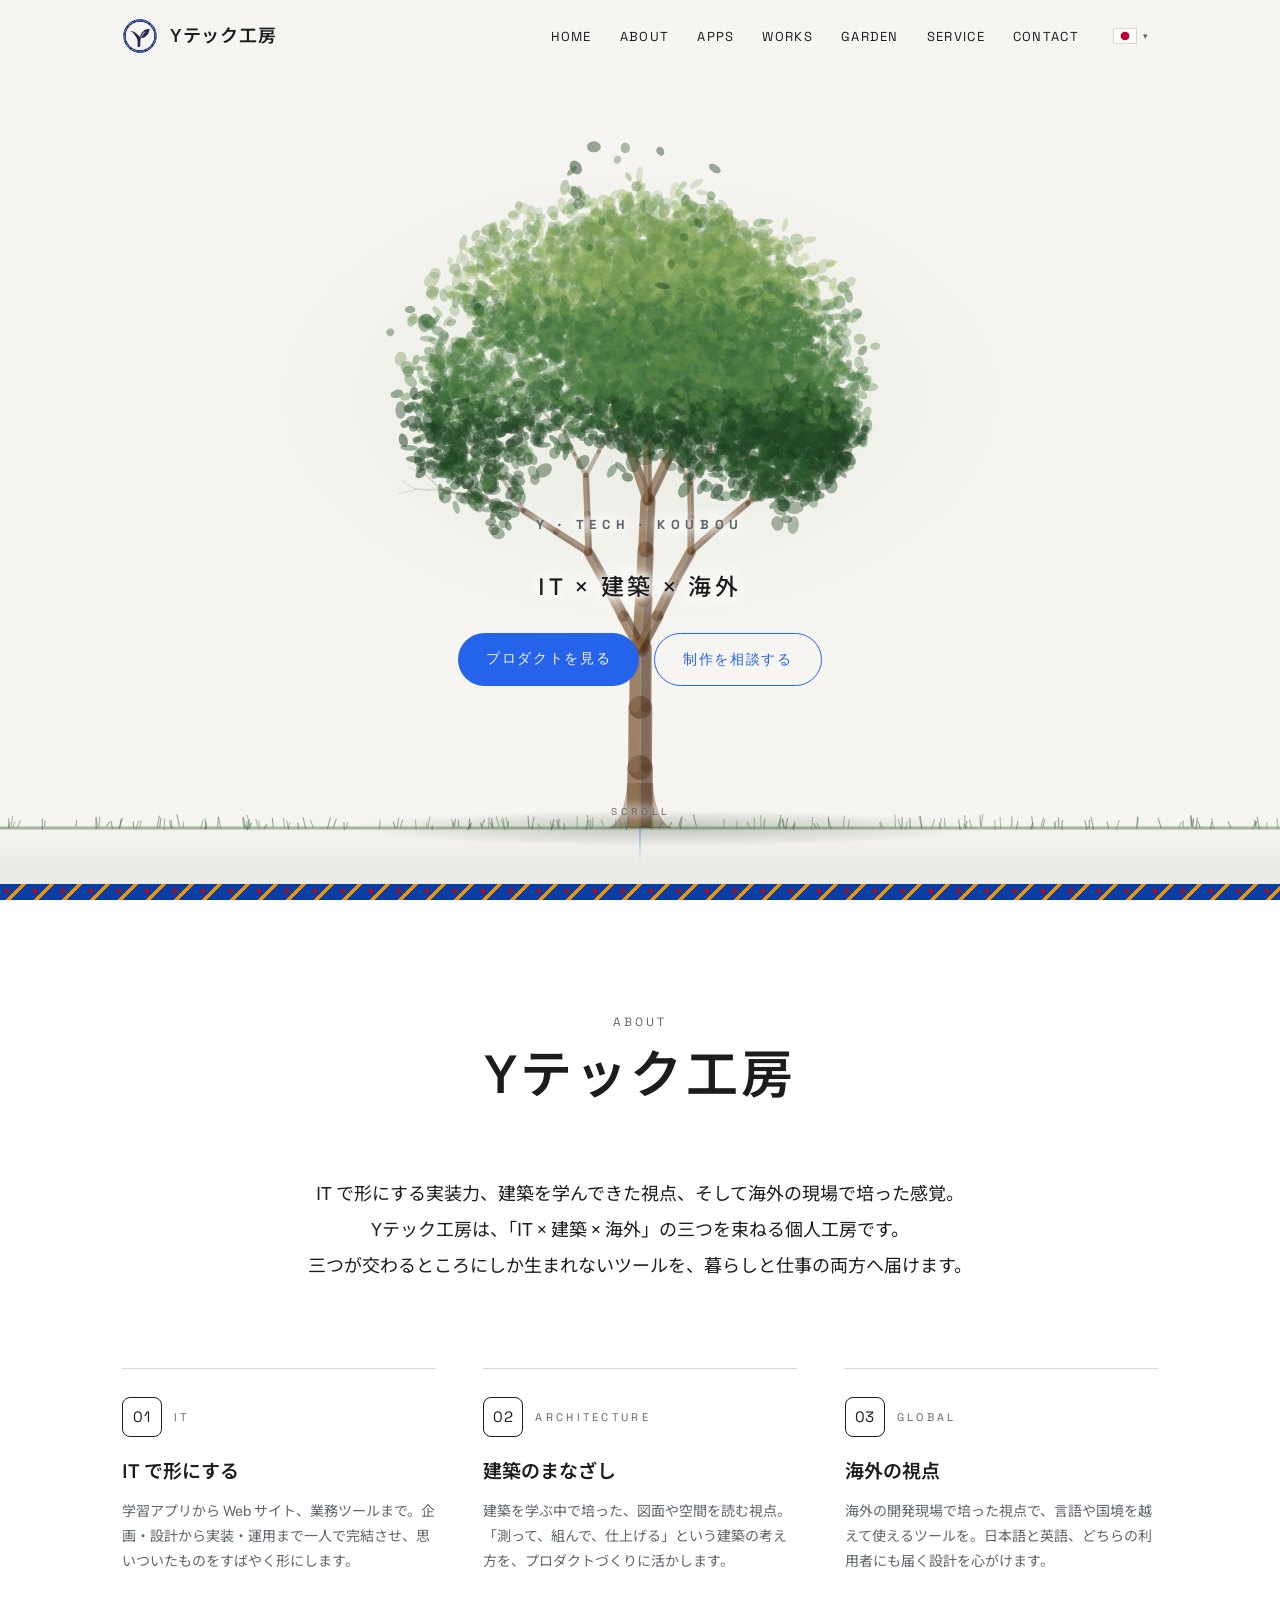
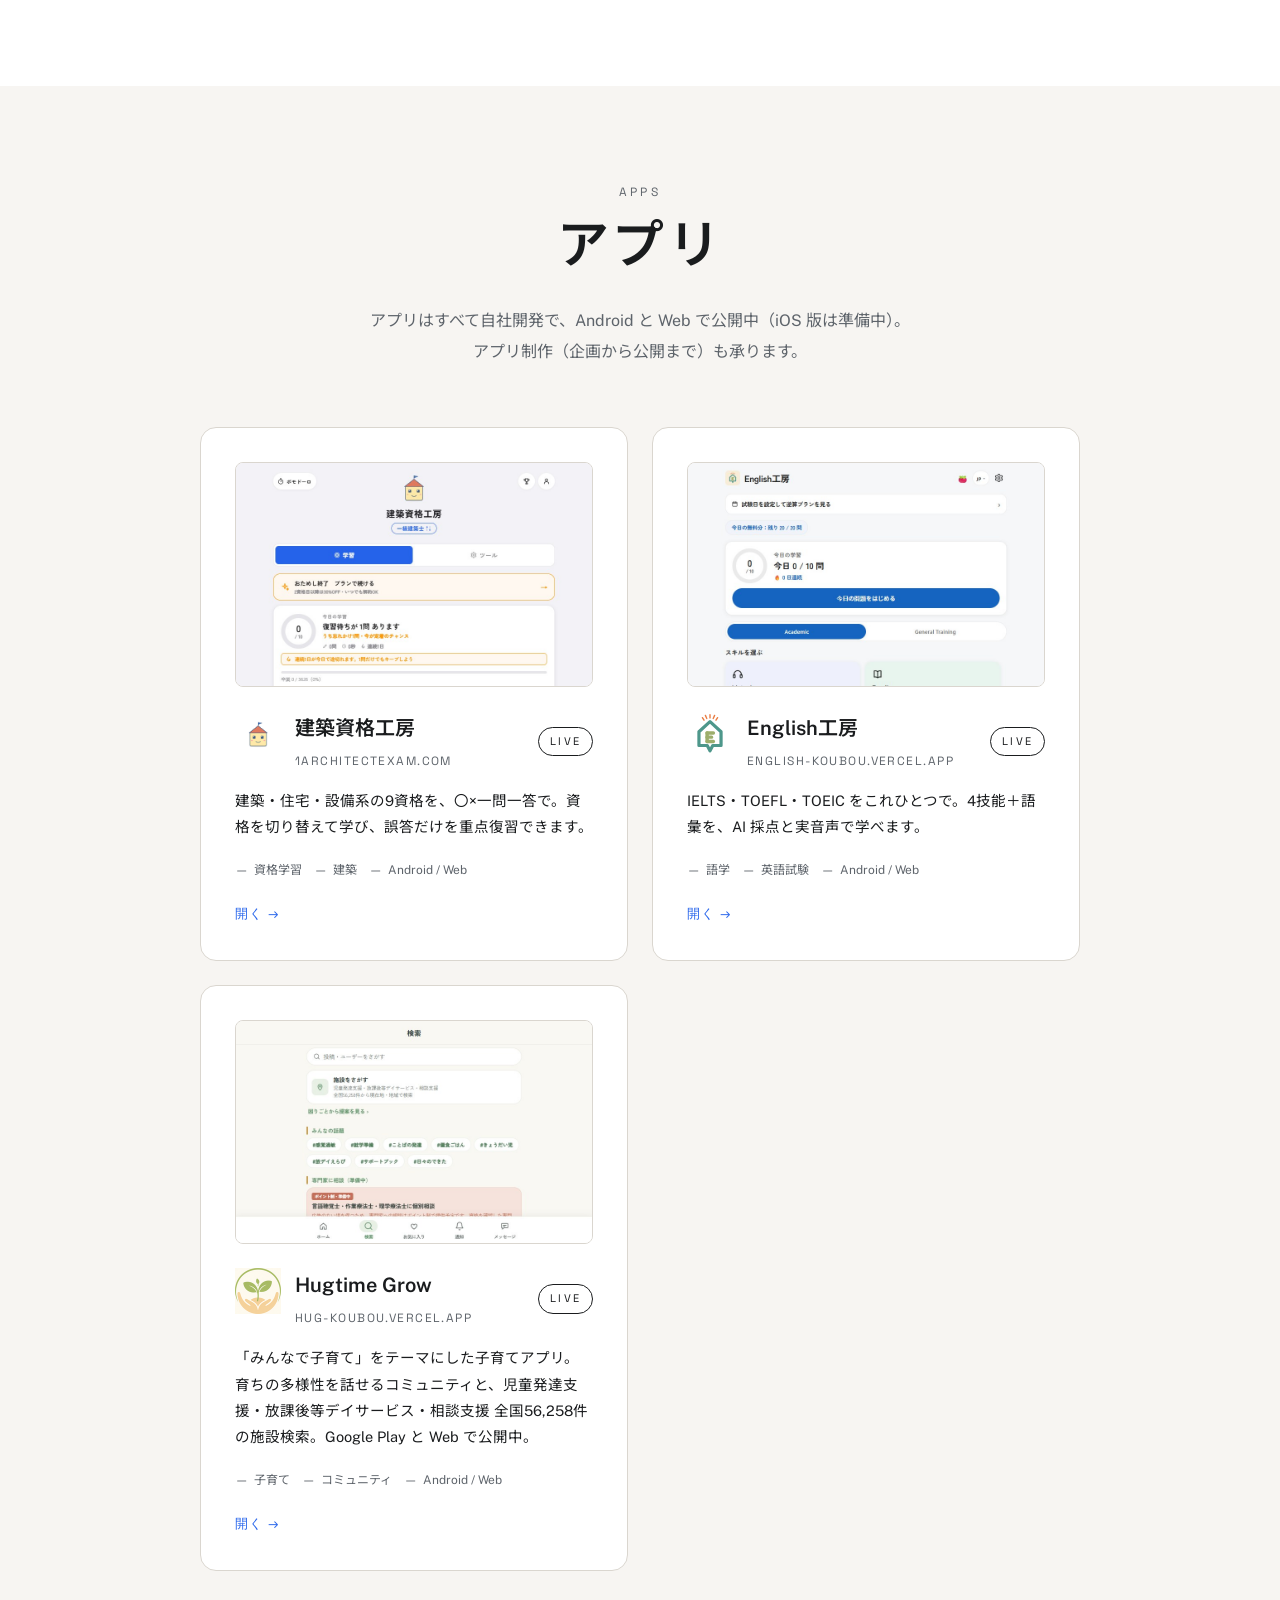
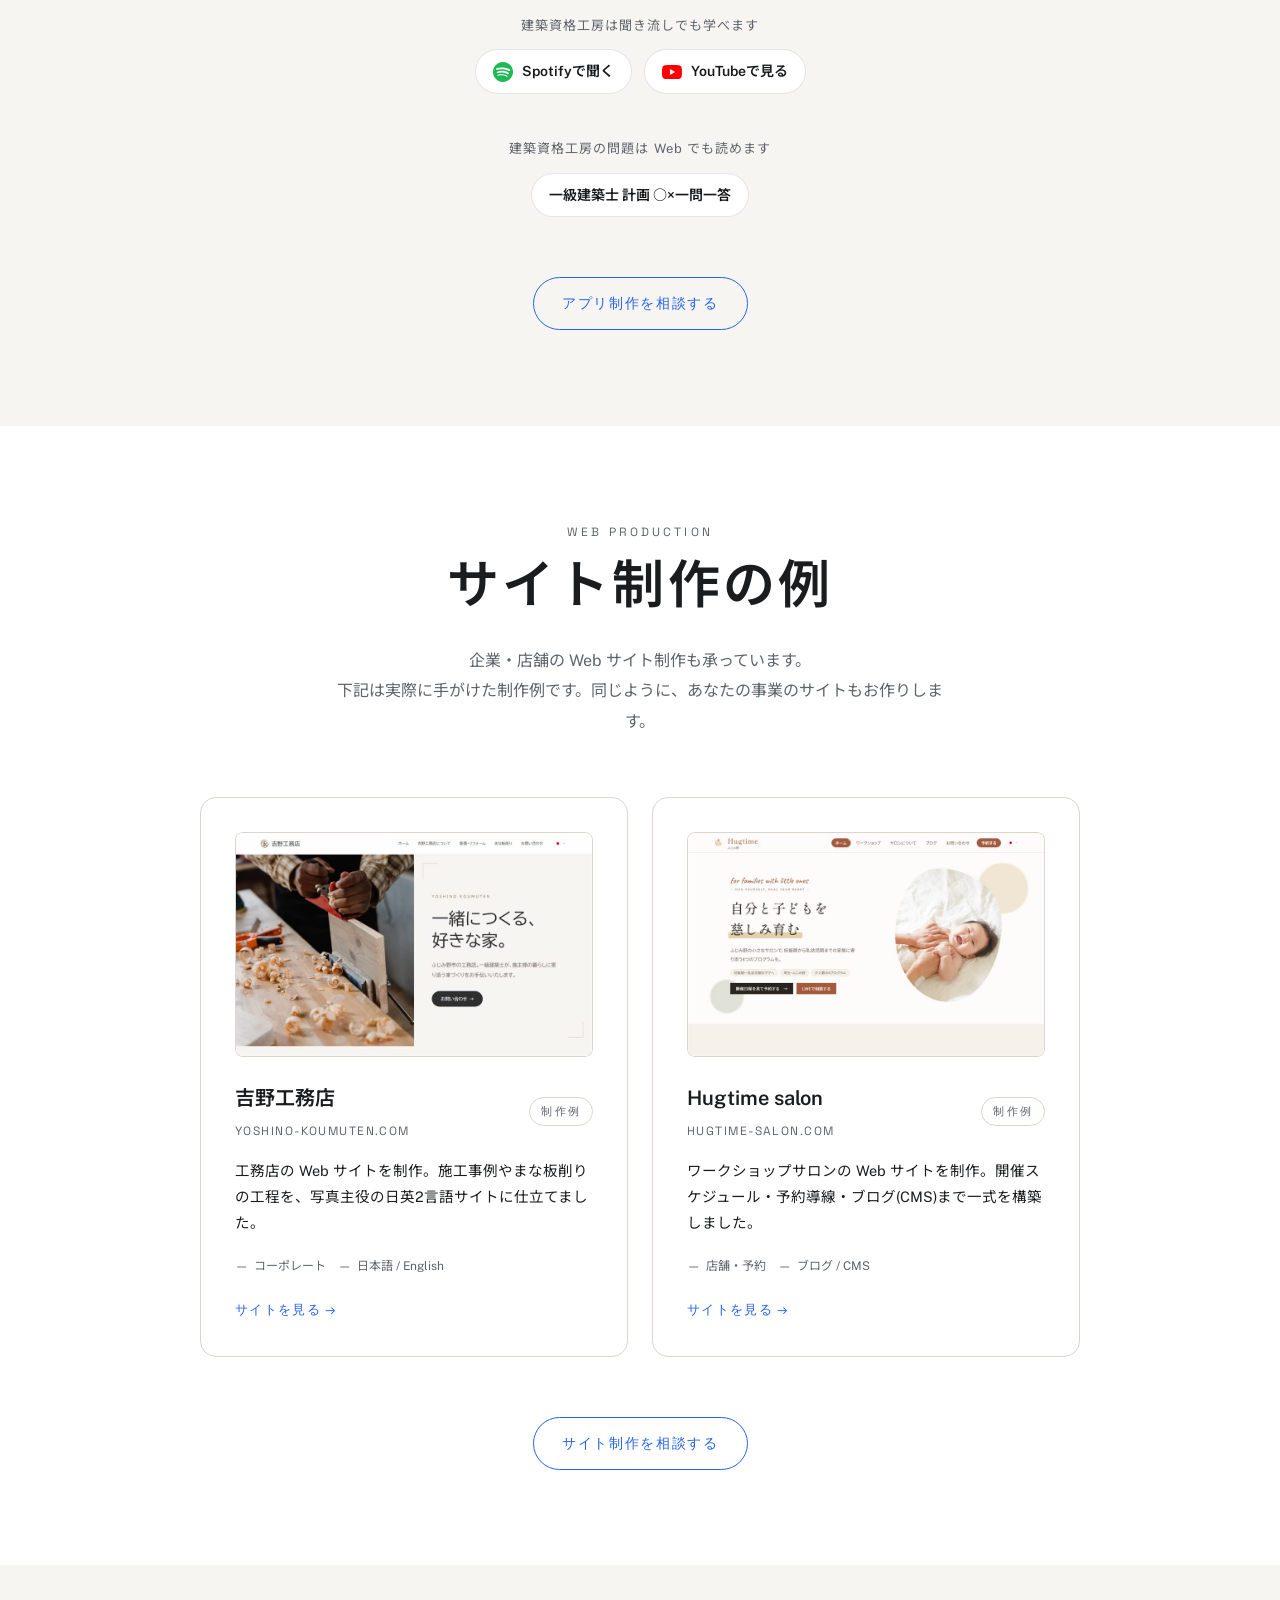
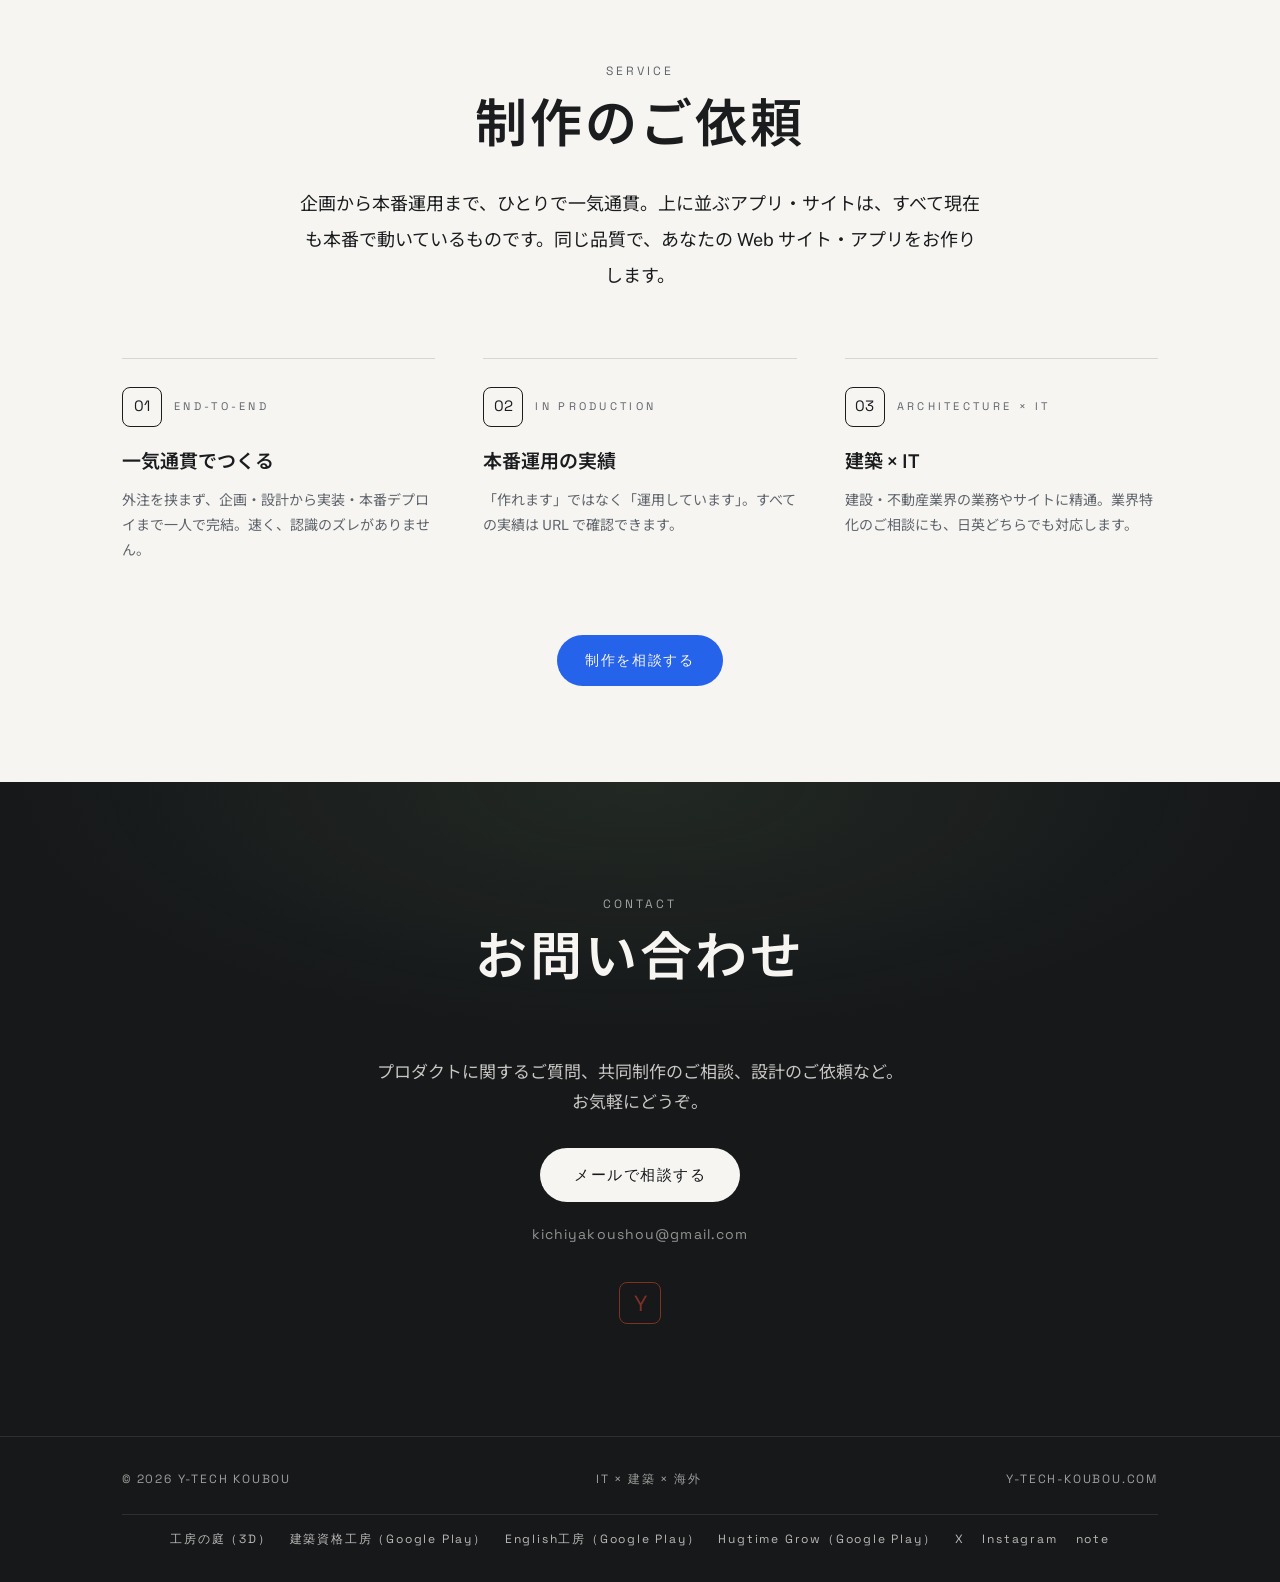
==== commit 518840ce: "ポータル: 建築資格工房の問題ページ(一級建築士 計画)への入口を聞き流しの下に追加 Co-Authored-By: Claude Opus 5.5 <noreply@anthropic.com>" ====
--- a/portal/index.html
+++ b/portal/index.html
@@ -1248,6 +1248,15 @@
             <a class="media-chip" href="https://www.youtube.com/channel/UCEGbTIj_DXuQT-ljORIyNIw" target="_blank" rel="noopener" aria-label="Yテック工房 YouTube チャンネルを新規タブで開く">
               <svg viewBox="0 0 24 24" aria-hidden="true" focusable="false"><path fill="#FF0000" d="M23.498 6.186a3.016 3.016 0 0 0-2.122-2.136C19.505 3.545 12 3.545 12 3.545s-7.505 0-9.377.505A3.017 3.017 0 0 0 .502 6.186C0 8.07 0 12 0 12s0 3.93.502 5.814a3.016 3.016 0 0 0 2.122 2.136c1.871.505 9.376.505 9.376.505s7.505 0 9.377-.505a3.015 3.015 0 0 0 2.122-2.136C24 15.93 24 12 24 12s0-3.93-.502-5.814M9.545 15.568V8.432L15.818 12z"/></svg>
               <span data-en="Watch on YouTube">YouTubeで見る</span>
+            </a>
+          </div>
+        </div>
+
+        <div class="apps-media reveal">
+          <span class="apps-media-label" data-en="Read the questions on the web: Architect Exam Prep">建築資格工房の問題は Web でも読めます</span>
+          <div class="media-chips">
+            <a class="media-chip" href="https://1architectexam.com/q/ikkyu/keikaku" target="_blank" rel="noopener" aria-label="一級建築士 計画の○×一問一答を新規タブで開く">
+              <span data-en="1st-class Architect: Planning">一級建築士 計画 ○×一問一答</span>
             </a>
           </div>
         </div>
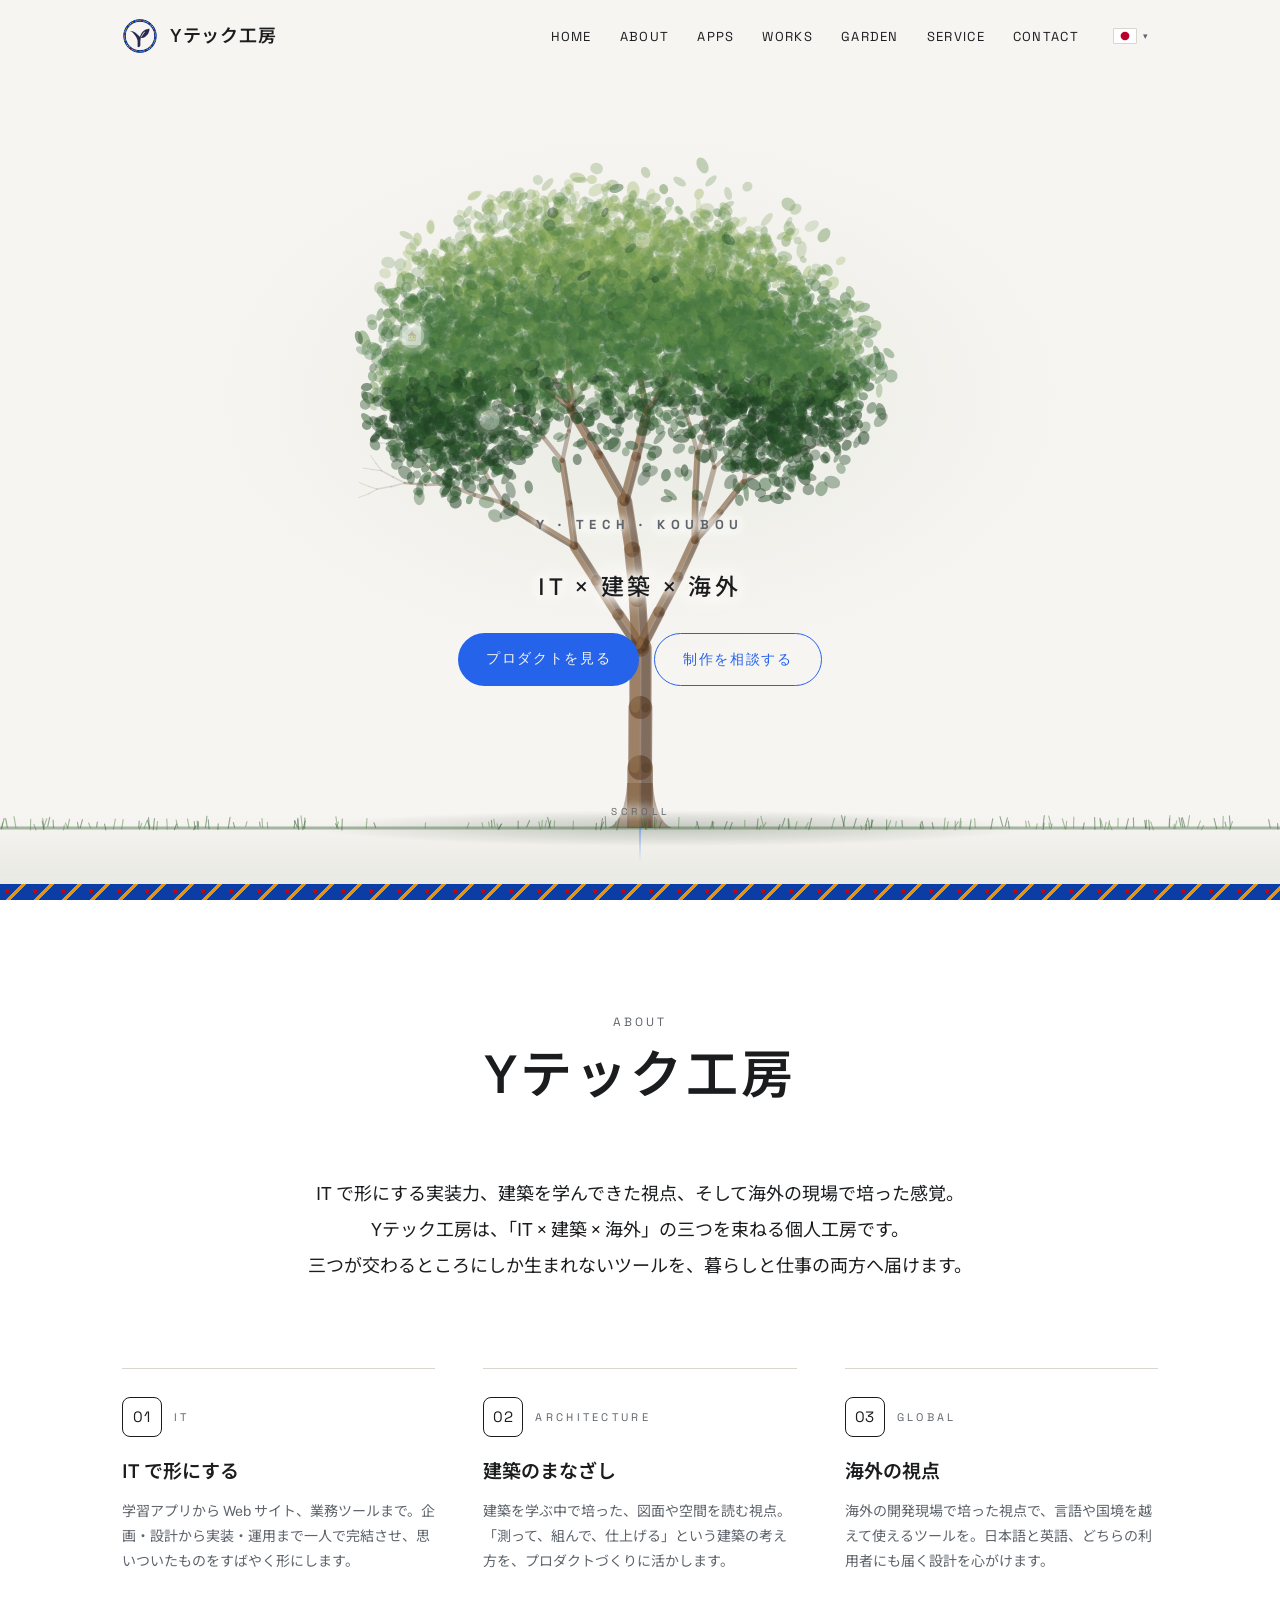
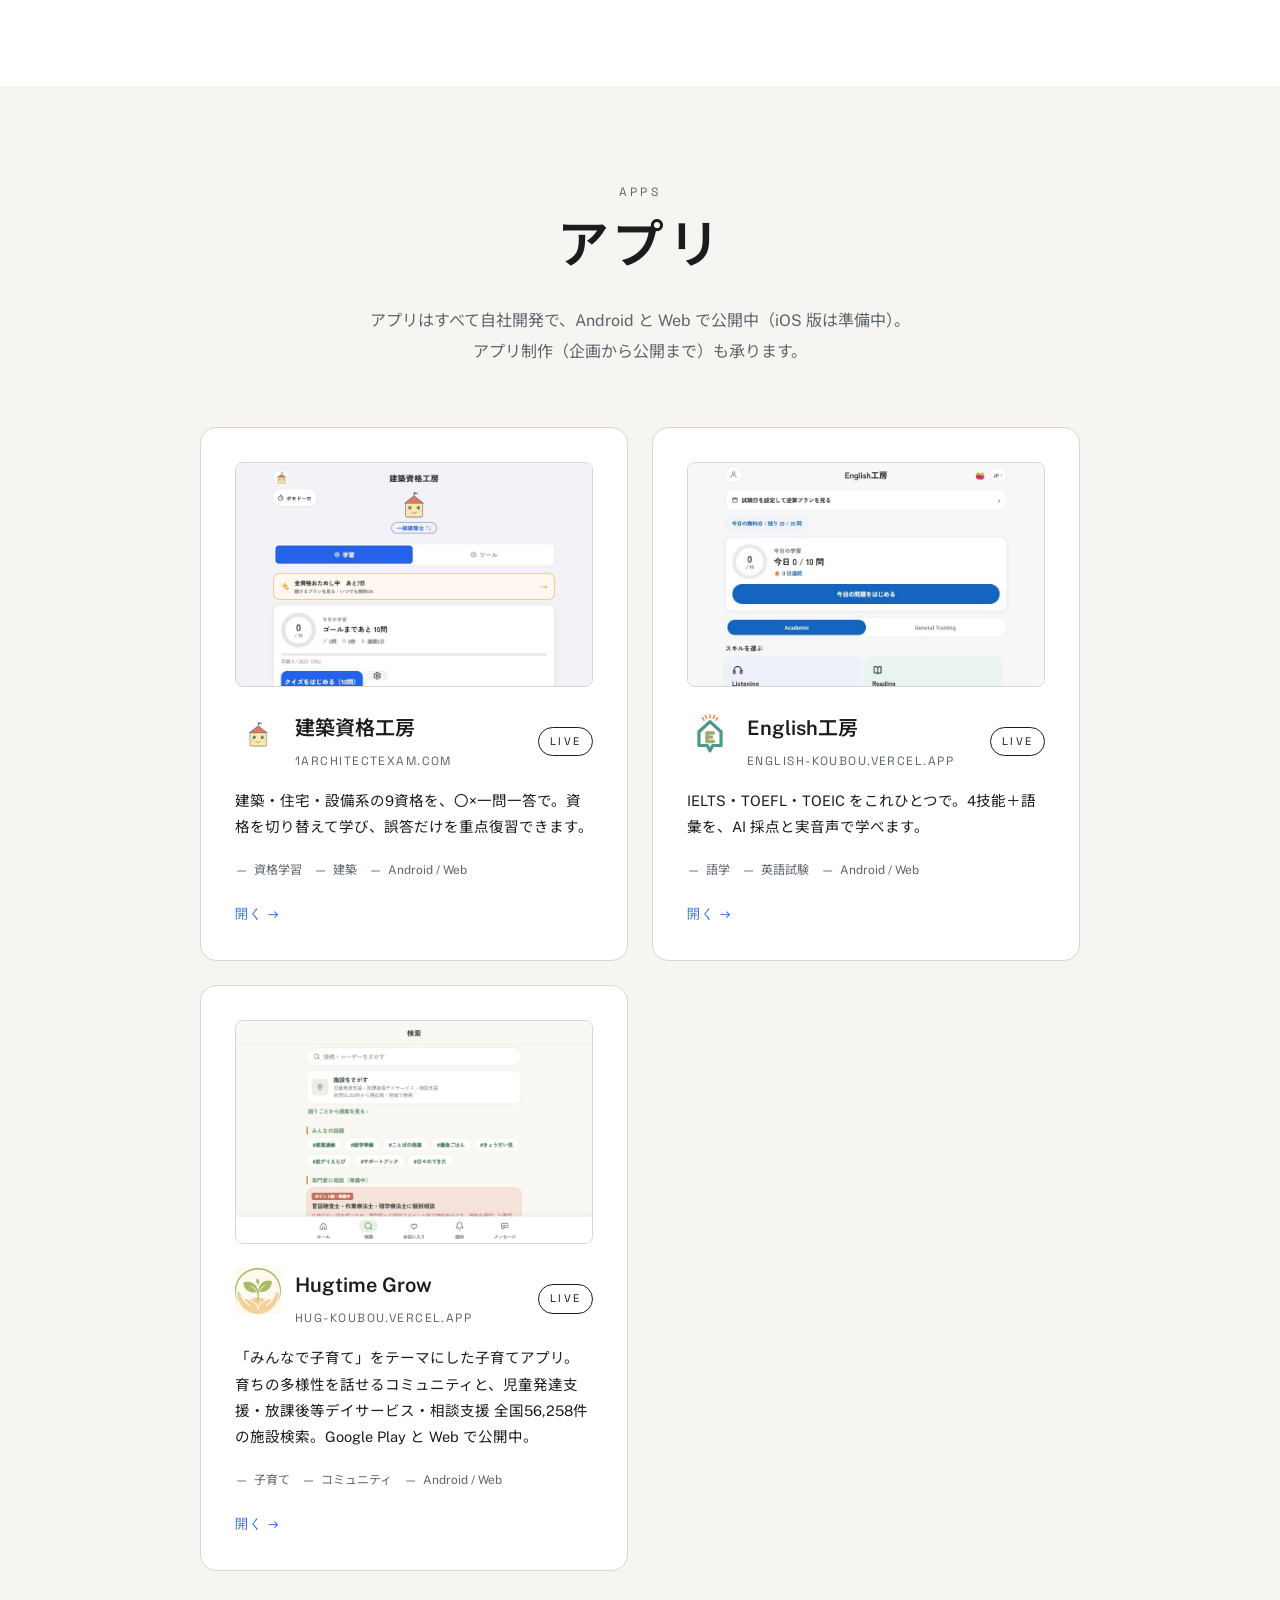
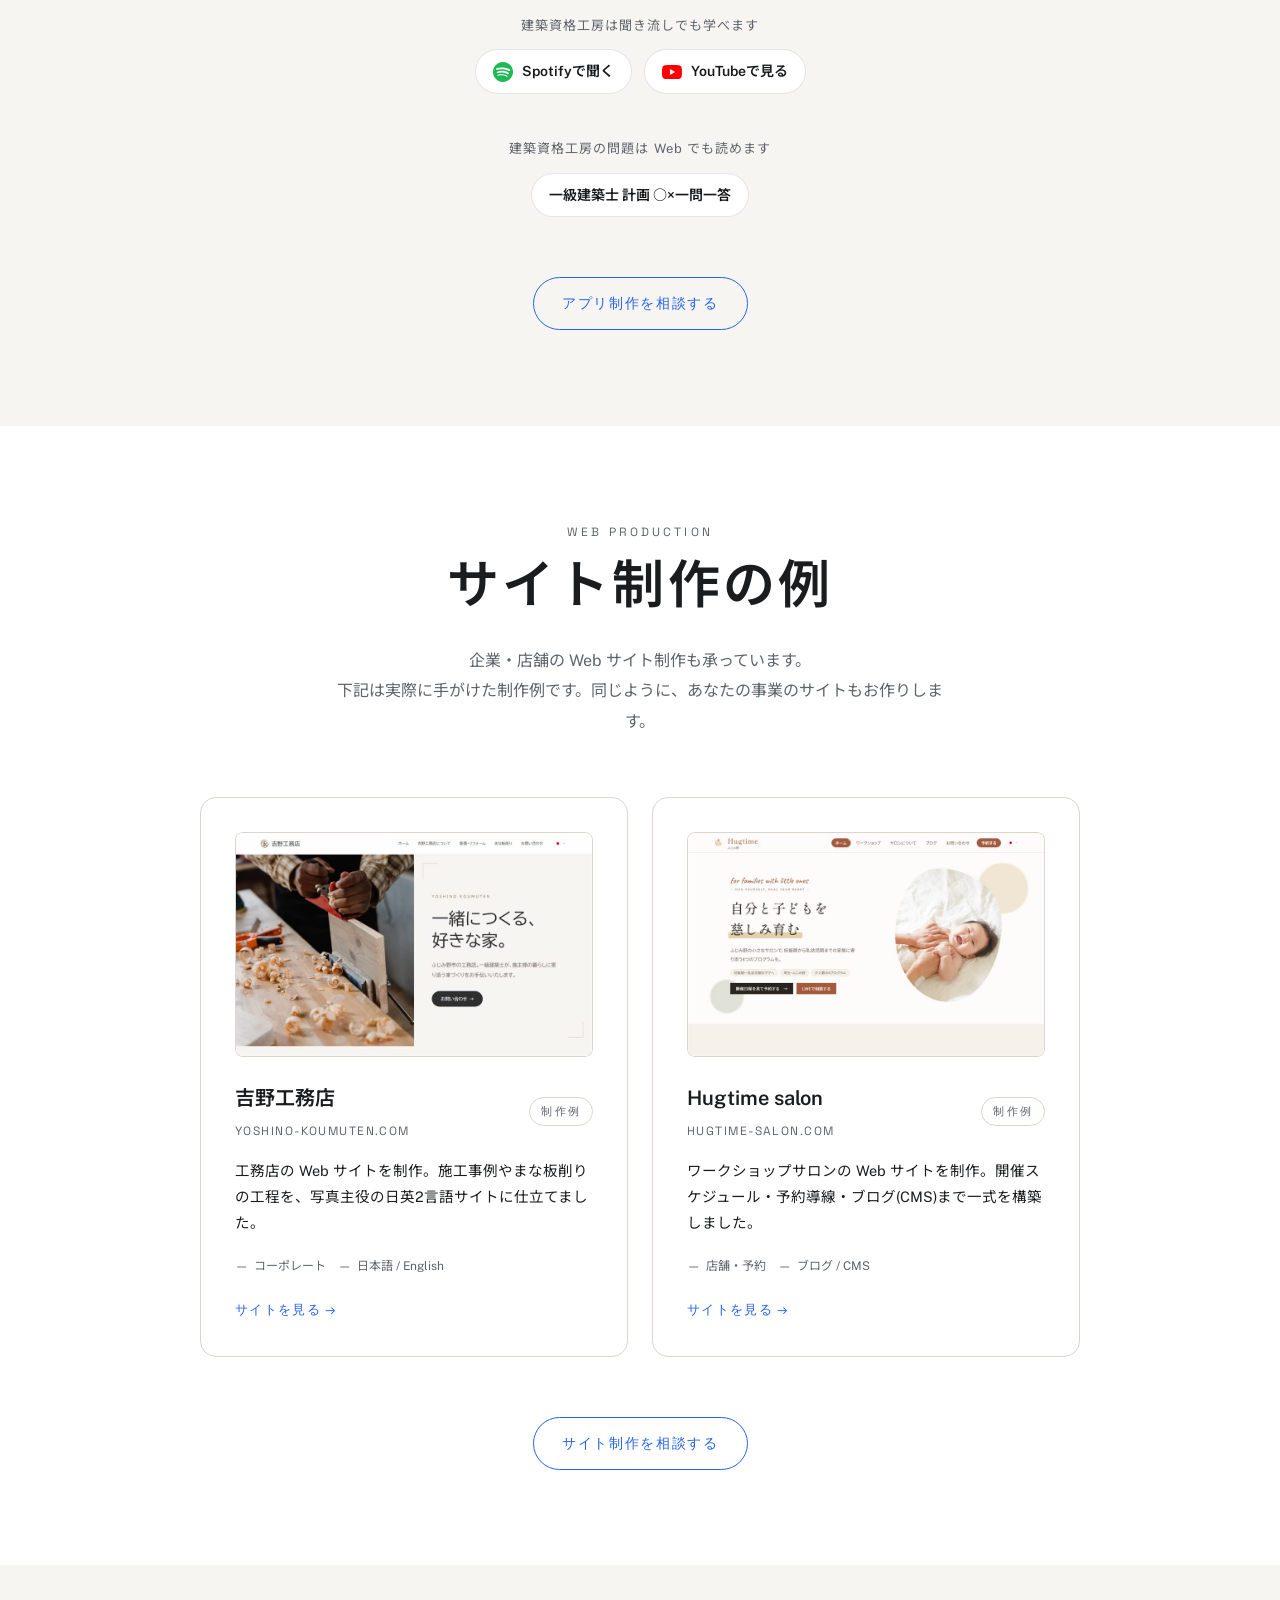
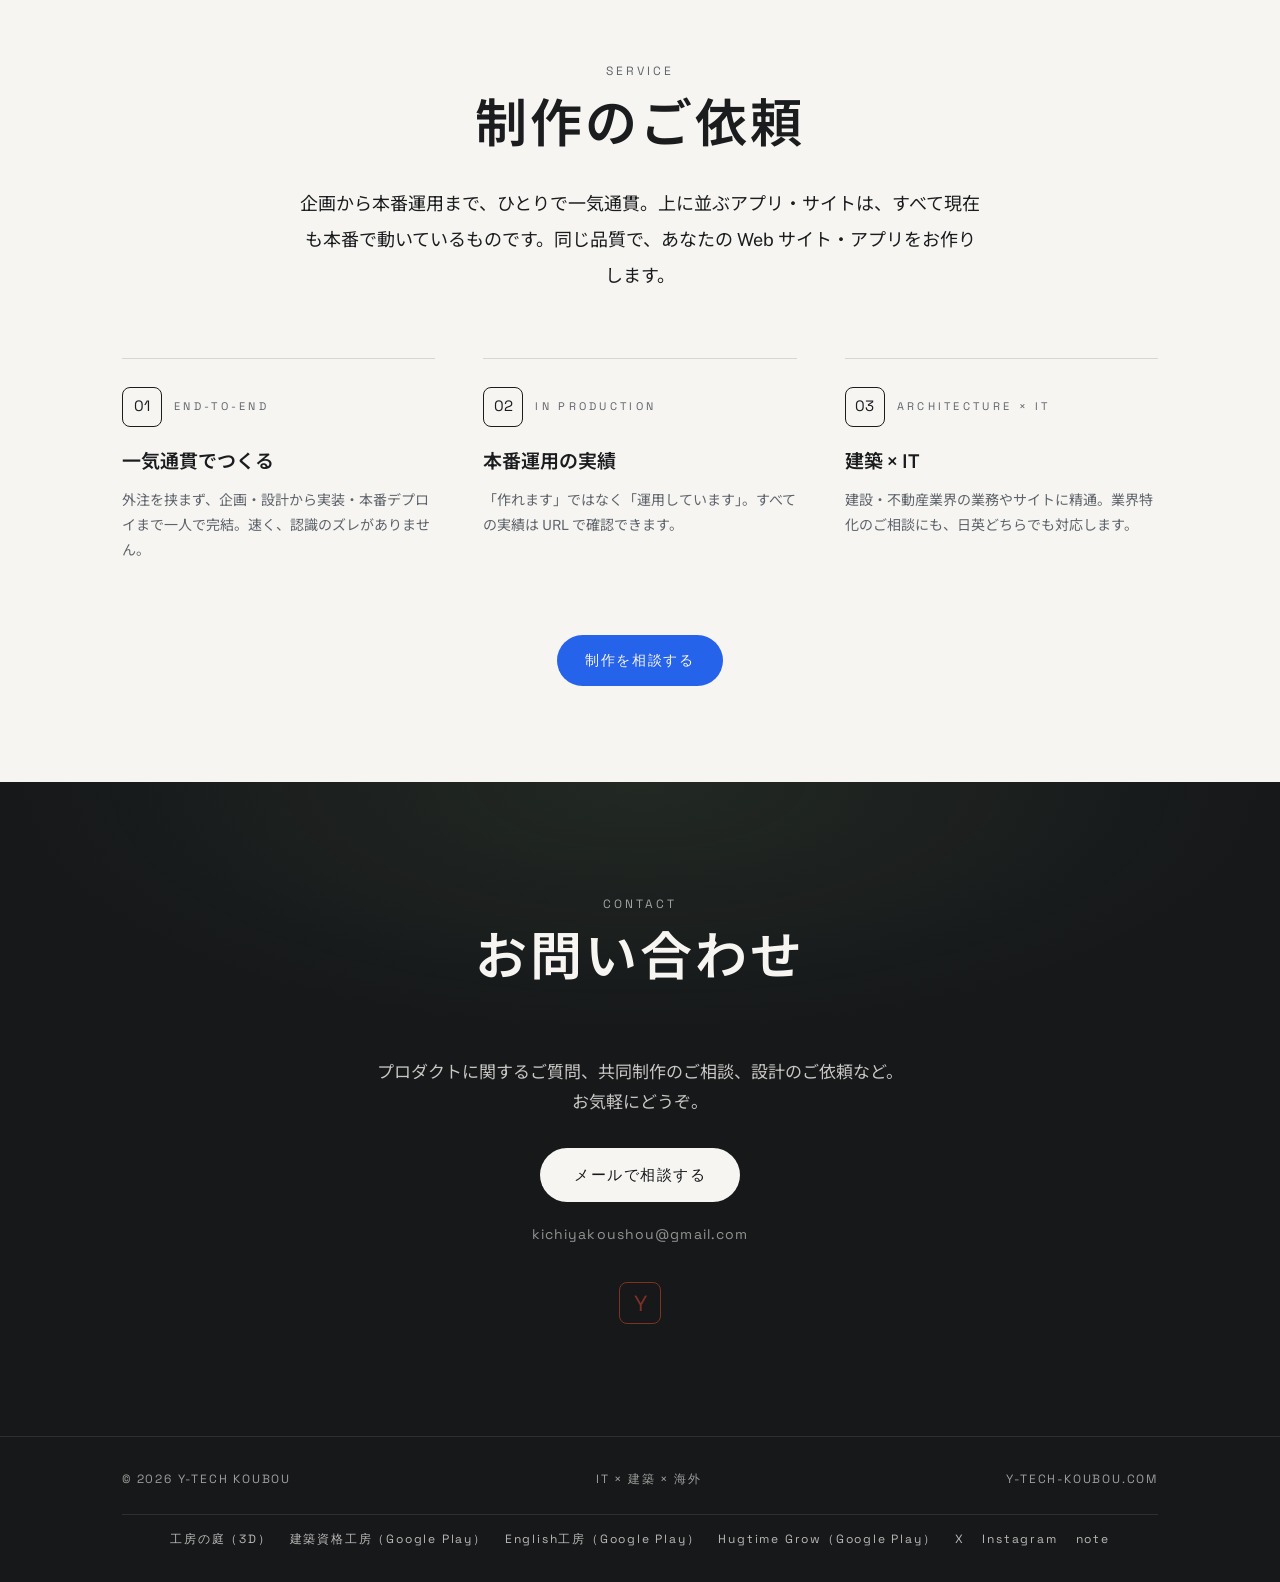
==== commit 90a46535: "portal: 建築資格工房とEnglish工房のカード画像を本番から撮り直す（おためし終了の帯を外す・新しい上のバー） Co-Authored-By: Claude Opus 5.5 <norepl" ====
--- a/portal/index.html
+++ b/portal/index.html
@@ -1180,7 +1180,7 @@
         <div class="grid two">
 
           <a class="product reveal" href="https://1architectexam.com" target="_blank" rel="noopener" aria-label="建築資格工房を新規タブで開く">
-            <img class="work-thumb" src="assets/app-kenchiku.jpg?v=2" alt="建築資格工房のホーム画面" loading="lazy" width="860" height="538">
+            <img class="work-thumb" src="assets/app-kenchiku.jpg?v=3" alt="建築資格工房のホーム画面" loading="lazy" width="860" height="538">
             <div class="top">
               <span class="mono logo" aria-hidden="true"><img src="assets/kenchiku-mark.png?v=2" alt="" width="46" height="46" loading="lazy"></span>
               <div class="head">
@@ -1199,7 +1199,7 @@
           </a>
 
           <a class="product reveal" href="https://english-koubou.vercel.app" target="_blank" rel="noopener" aria-label="English工房を新規タブで開く">
-            <img class="work-thumb" src="assets/app-english.jpg?v=2" alt="English工房のホーム画面" loading="lazy" width="860" height="538">
+            <img class="work-thumb" src="assets/app-english.jpg?v=3" alt="English工房のホーム画面" loading="lazy" width="860" height="538">
             <div class="top">
               <span class="mono logo" aria-hidden="true"><img src="assets/english-koubou-mark.svg?v=2" alt="" width="46" height="46" loading="lazy"></span>
               <div class="head">
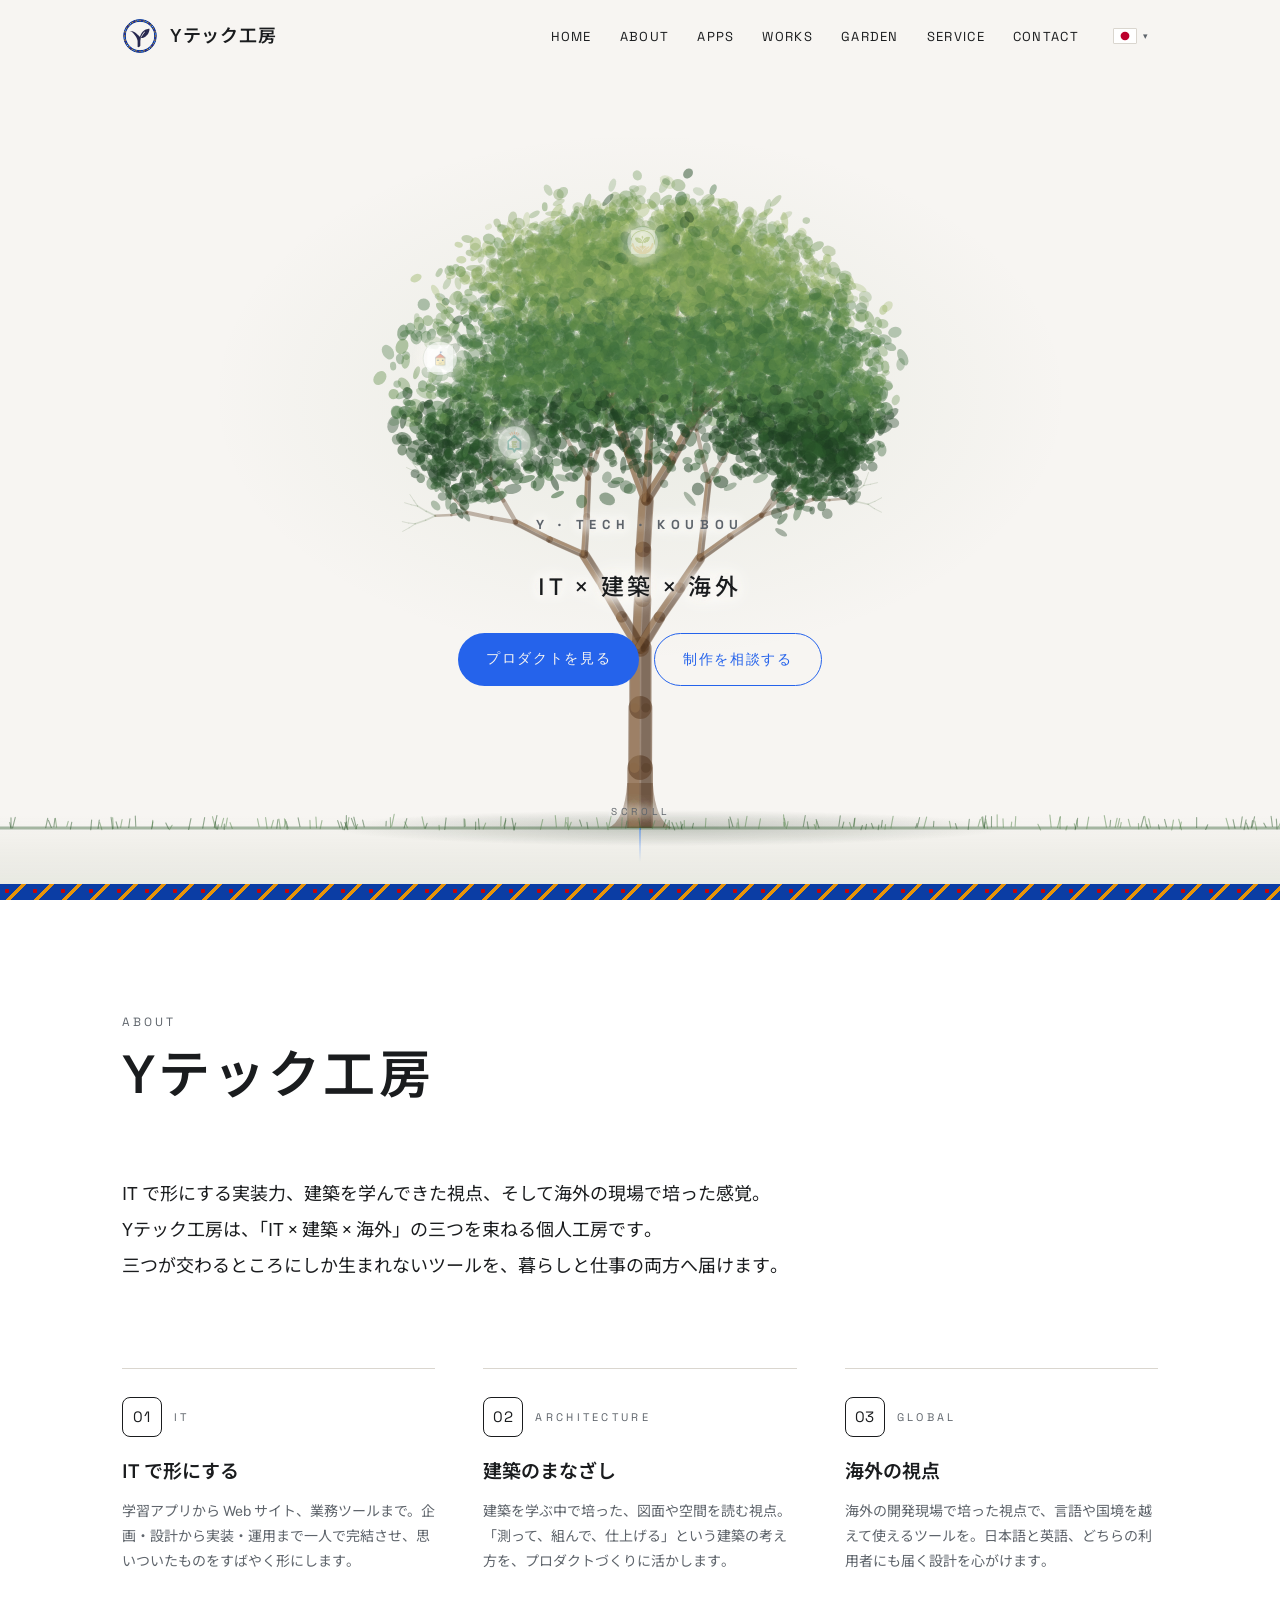
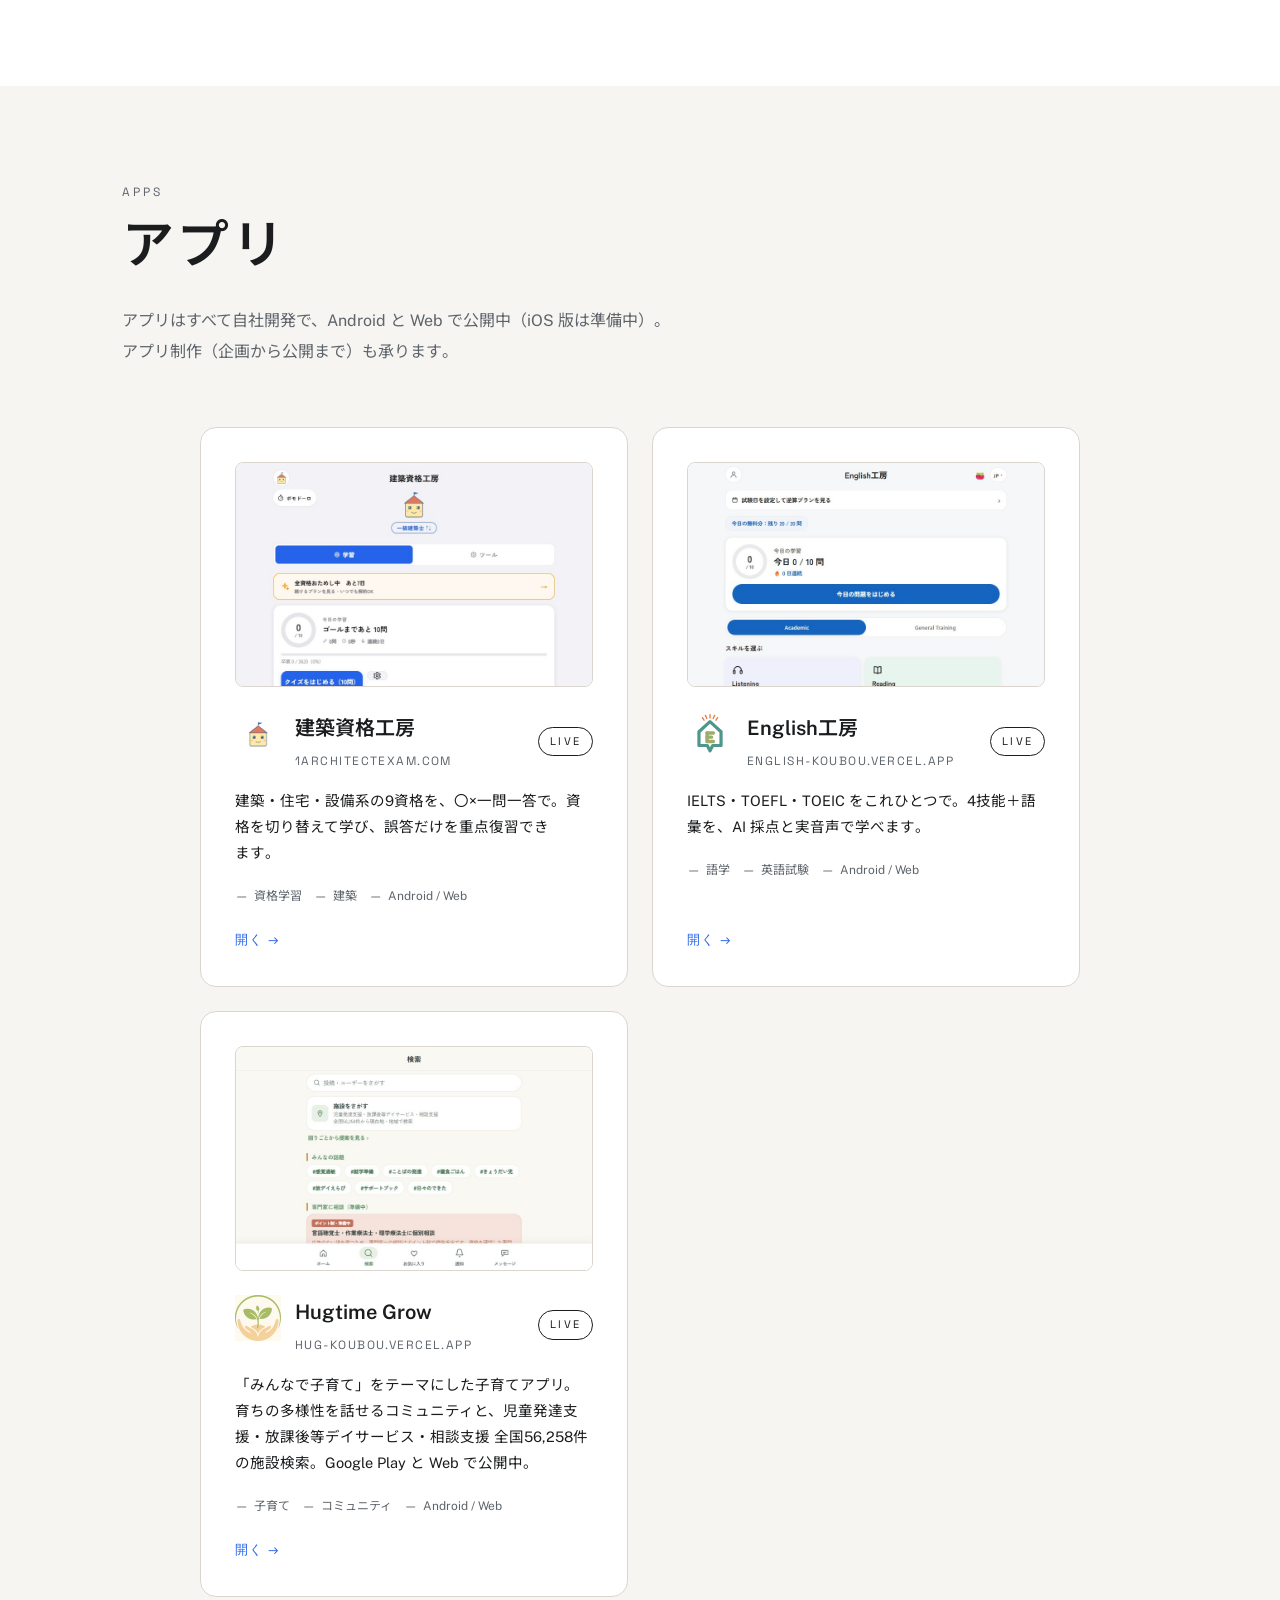
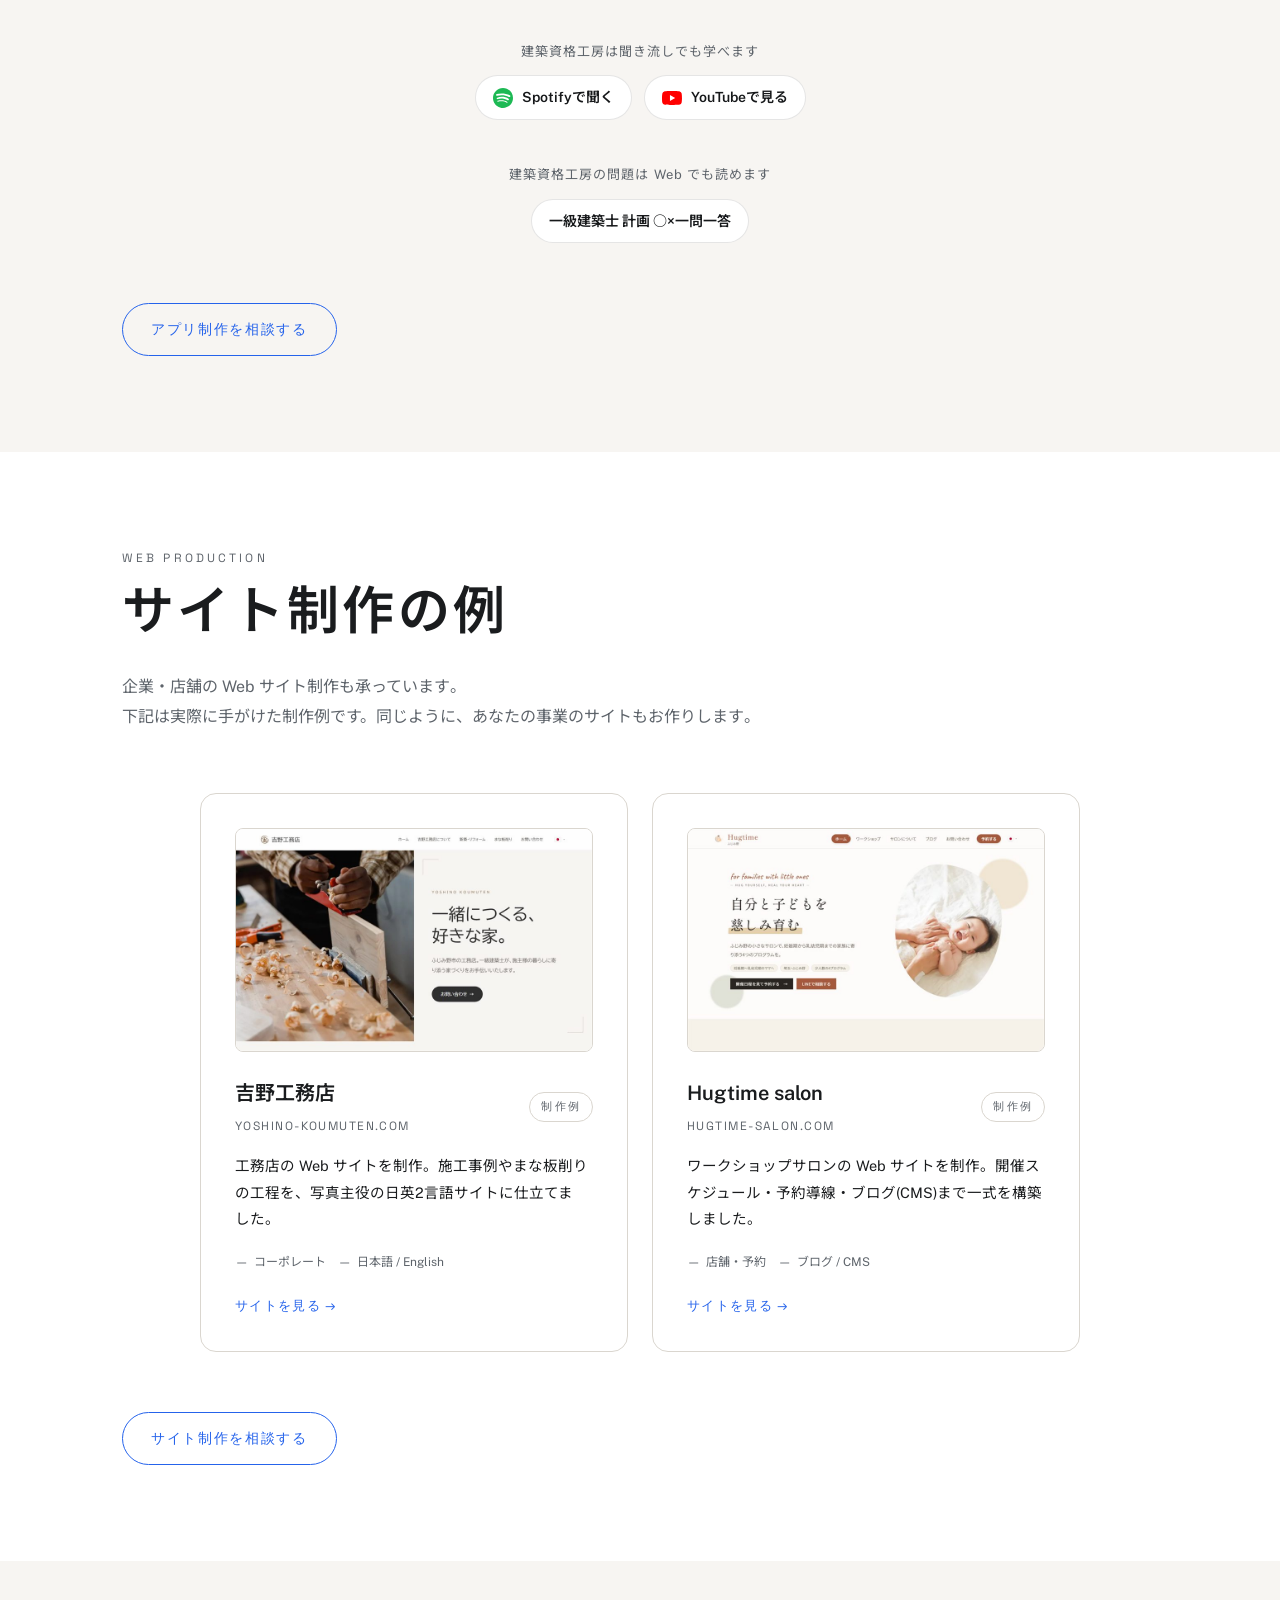
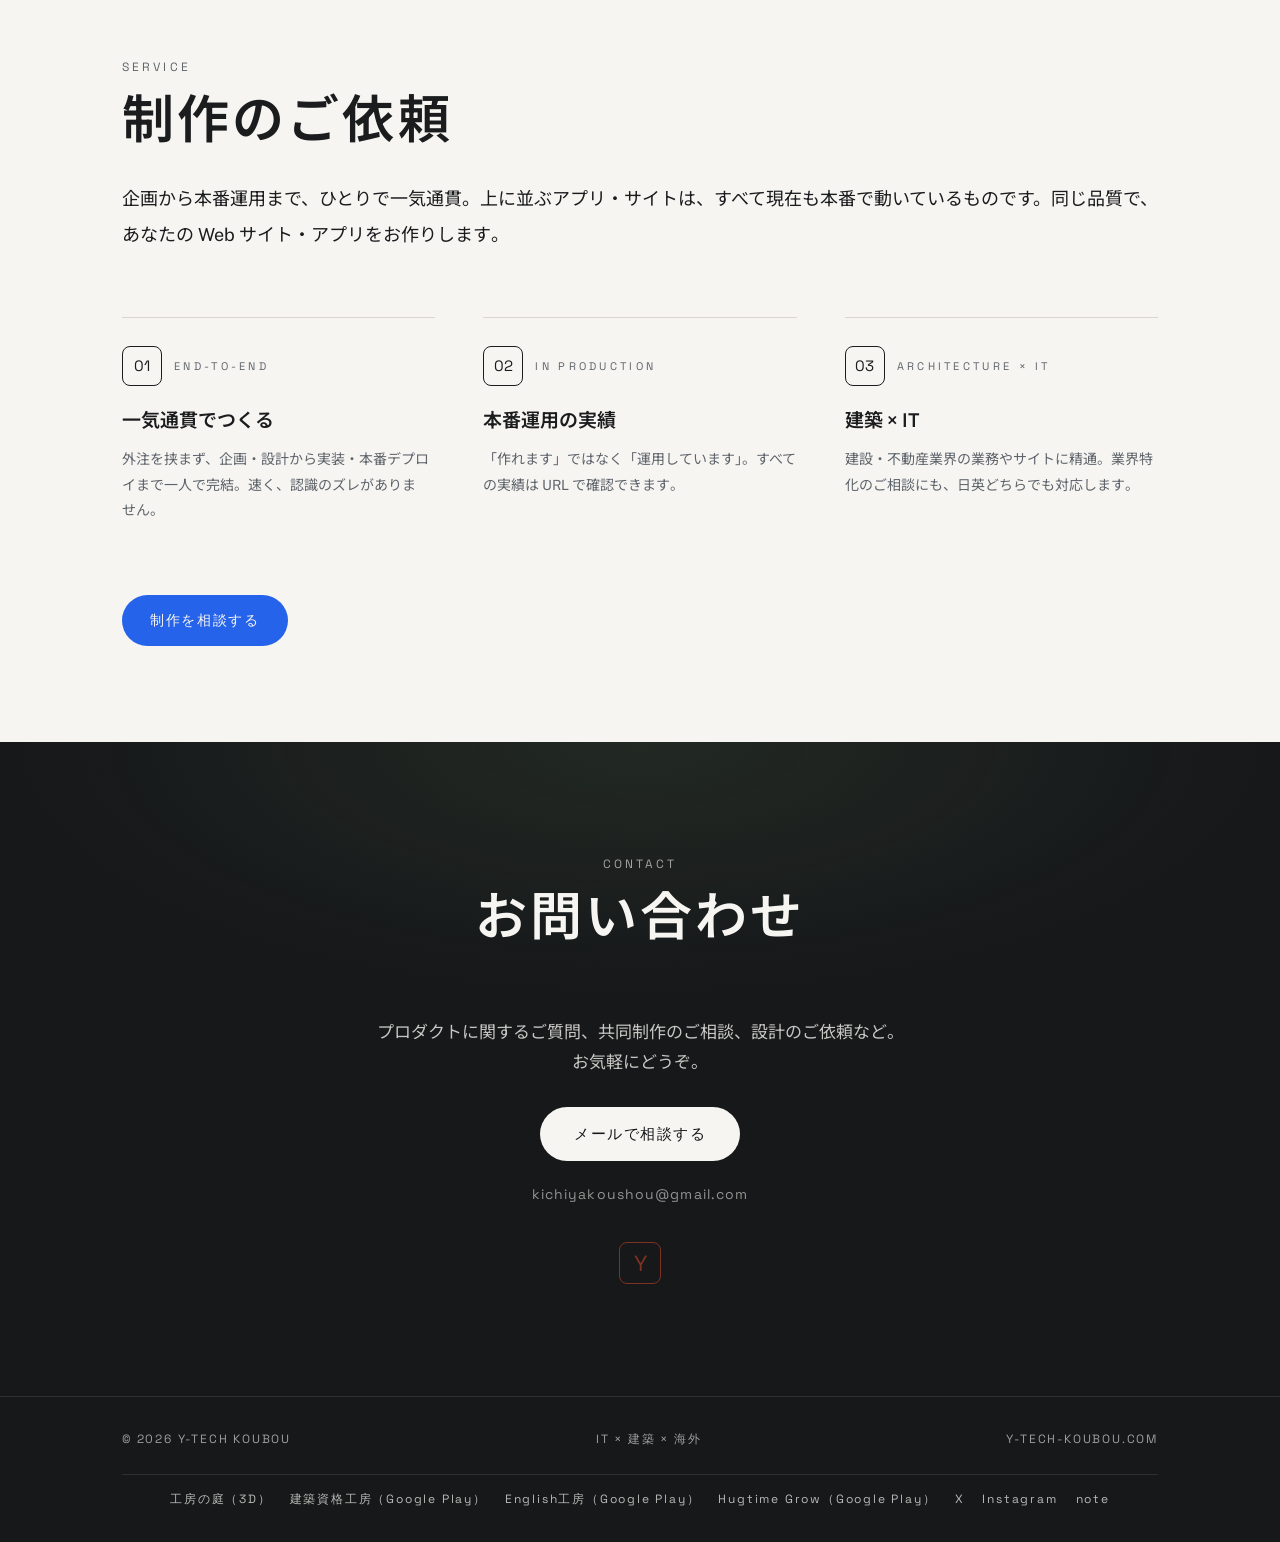
==== commit 2e54f940: "portal: 文字の寄せを左にそろえる（見出し・リード・カード。中央はヒーローとお問い合わせだけ）・行末の1〜2文字落ちを防ぐ処理を追加（改行検査0件） Co-Authored-By: Claude" ====
--- a/portal/index.html
+++ b/portal/index.html
@@ -509,7 +509,7 @@
 .apps-media .media-chip svg { width: 20px; height: 20px; display: block; flex: 0 0 auto; }
 .apps-media .media-chip:hover { transform: translateY(-1px); box-shadow: 0 6px 16px rgba(0, 0, 0, 0.16); }
 section .section-head {
-  text-align: center;
+  text-align: left;
   margin-bottom: 72px;
 }
 section .section-head .kicker {
@@ -533,9 +533,9 @@
 
 /* ====== About ====== */
 .about .lead-text {
-  max-width: 720px;
-  margin: 0 auto 84px;
-  text-align: center;
+  margin: 0 0 84px;
+  text-wrap: pretty;
+  text-align: left;
   color: var(--shikkoku);
   font-size: clamp(16px, 1.8vw, 18px);
   line-height: 2;
@@ -599,28 +599,28 @@
 .products .grid {
   display: flex;
   flex-wrap: wrap;
-  justify-content: center;
+  justify-content: flex-start;
   gap: 24px;
 }
 .works-lead {
-  max-width: 620px;
-  margin: -40px auto 60px;
-  text-align: center;
+  margin: -40px 0 60px;
+  text-wrap: pretty;
+  text-align: left;
   color: var(--nibiiro);
   font-size: 16px;
   line-height: 1.9;
 }
 .works-cta {
-  text-align: center;
+  text-align: left;
   margin-top: 60px;
 }
 
 /* ====== Service ====== */
 .service { padding: var(--space-section-compact) 0; }
 .service .service-lead {
-  max-width: 680px;
-  margin: -40px auto 64px;
-  text-align: center;
+  margin: -40px 0 64px;
+  text-wrap: pretty;
+  text-align: left;
   color: var(--shikkoku);
   font-size: clamp(16px, 1.8vw, 18px);
   line-height: 2;
@@ -675,7 +675,7 @@
   line-height: 1.8;
 }
 .service .service-cta {
-  text-align: center;
+  text-align: left;
   margin-top: 56px;
 }
 .work-thumb {
@@ -820,6 +820,7 @@
   color: var(--kinari);
 }
 .contact h2 { color: var(--kinari); }
+.contact .section-head { text-align: center; }
 .contact .section-head .kicker { color: var(--heading-clay-light); }
 .contact .card {
   max-width: 560px;
@@ -2101,5 +2102,62 @@
     })();
   </script>
 
+<script>
+/* 和文の最終行が1〜2文字だけ残るのを防ぐ（KeepLineTails.tsx と同じ方式）。
+   本文・見出しの行末3文字に改行禁止の目印(U+2060)を挟み、最終行に最低3文字が来るようにする。
+   言語切り替えで文字が入れ替わるので、DOMの変化を見て掛け直す。文言そのものは変えない。 */
+(function () {
+  var SELECTOR = "p, li, dd, h1, h2, h3, h4, blockquote, a, button, .keep-tail";
+  var JOINER = "\u2060";
+  var JA = /[\u3040-\u30ff\u4e00-\u9fff]/;
+
+  /* 行の終わりになる文字列: 要素の最後の文字列と、<br> の直前の文字列 */
+  function lineEndNodes(el) {
+    var walker = document.createTreeWalker(el, NodeFilter.SHOW_TEXT);
+    var ends = [], prev = null, last = null, n;
+    while ((n = walker.nextNode())) {
+      if (!(n.nodeValue || "").trim()) continue;
+      prev = last;
+      last = n;
+      if (n.nextSibling && n.nextSibling.nodeName === "BR") ends.push(last);
+    }
+    if (last && ends.indexOf(last) < 0) ends.push(last);
+    /* 最後が矢印だけなら、その前の文字列も行の終わりとして扱う */
+    var lastText = last ? (last.nodeValue || "").replace(/[\s\u2060]/g, "") : "";
+    if (prev && lastText.length <= 2 && !JA.test(lastText) && ends.indexOf(prev) < 0) ends.push(prev);
+    return ends;
+  }
+
+  /* 改行(\n)で区切られた各行の末尾3文字をつなぐ */
+  function glueLine(line) {
+    var text = line.replace(/\s+$/, "");
+    /* 処理済みかは行の最後だけで見る */
+    if (!text || text.slice(-6).indexOf(JOINER) >= 0) return line;
+    var chars = Array.from(text);
+    /* 英字だけの行（英語版・メールアドレス）は触らない */
+    if (chars.length <= 3 || !JA.test(chars.slice(-3).join(""))) return line;
+    return chars.slice(0, -3).join("") + chars.slice(-3).join(JOINER) + line.slice(text.length);
+  }
+
+  function keepTails() {
+    document.querySelectorAll(SELECTOR).forEach(function (el) {
+      lineEndNodes(el).forEach(function (node) {
+        var v = node.nodeValue || "";
+        var next = v.split("\n").map(glueLine).join("\n");
+        if (next !== v) node.nodeValue = next;
+      });
+    });
+  }
+
+  var frame = 0;
+  function schedule() {
+    cancelAnimationFrame(frame);
+    frame = requestAnimationFrame(keepTails);
+  }
+  keepTails();
+  /* 掛け直しで起きる変化は処理済みの判定で止まるので、輪にはならない */
+  new MutationObserver(schedule).observe(document.body, { childList: true, subtree: true, characterData: true });
+})();
+</script>
 </body>
 </html>
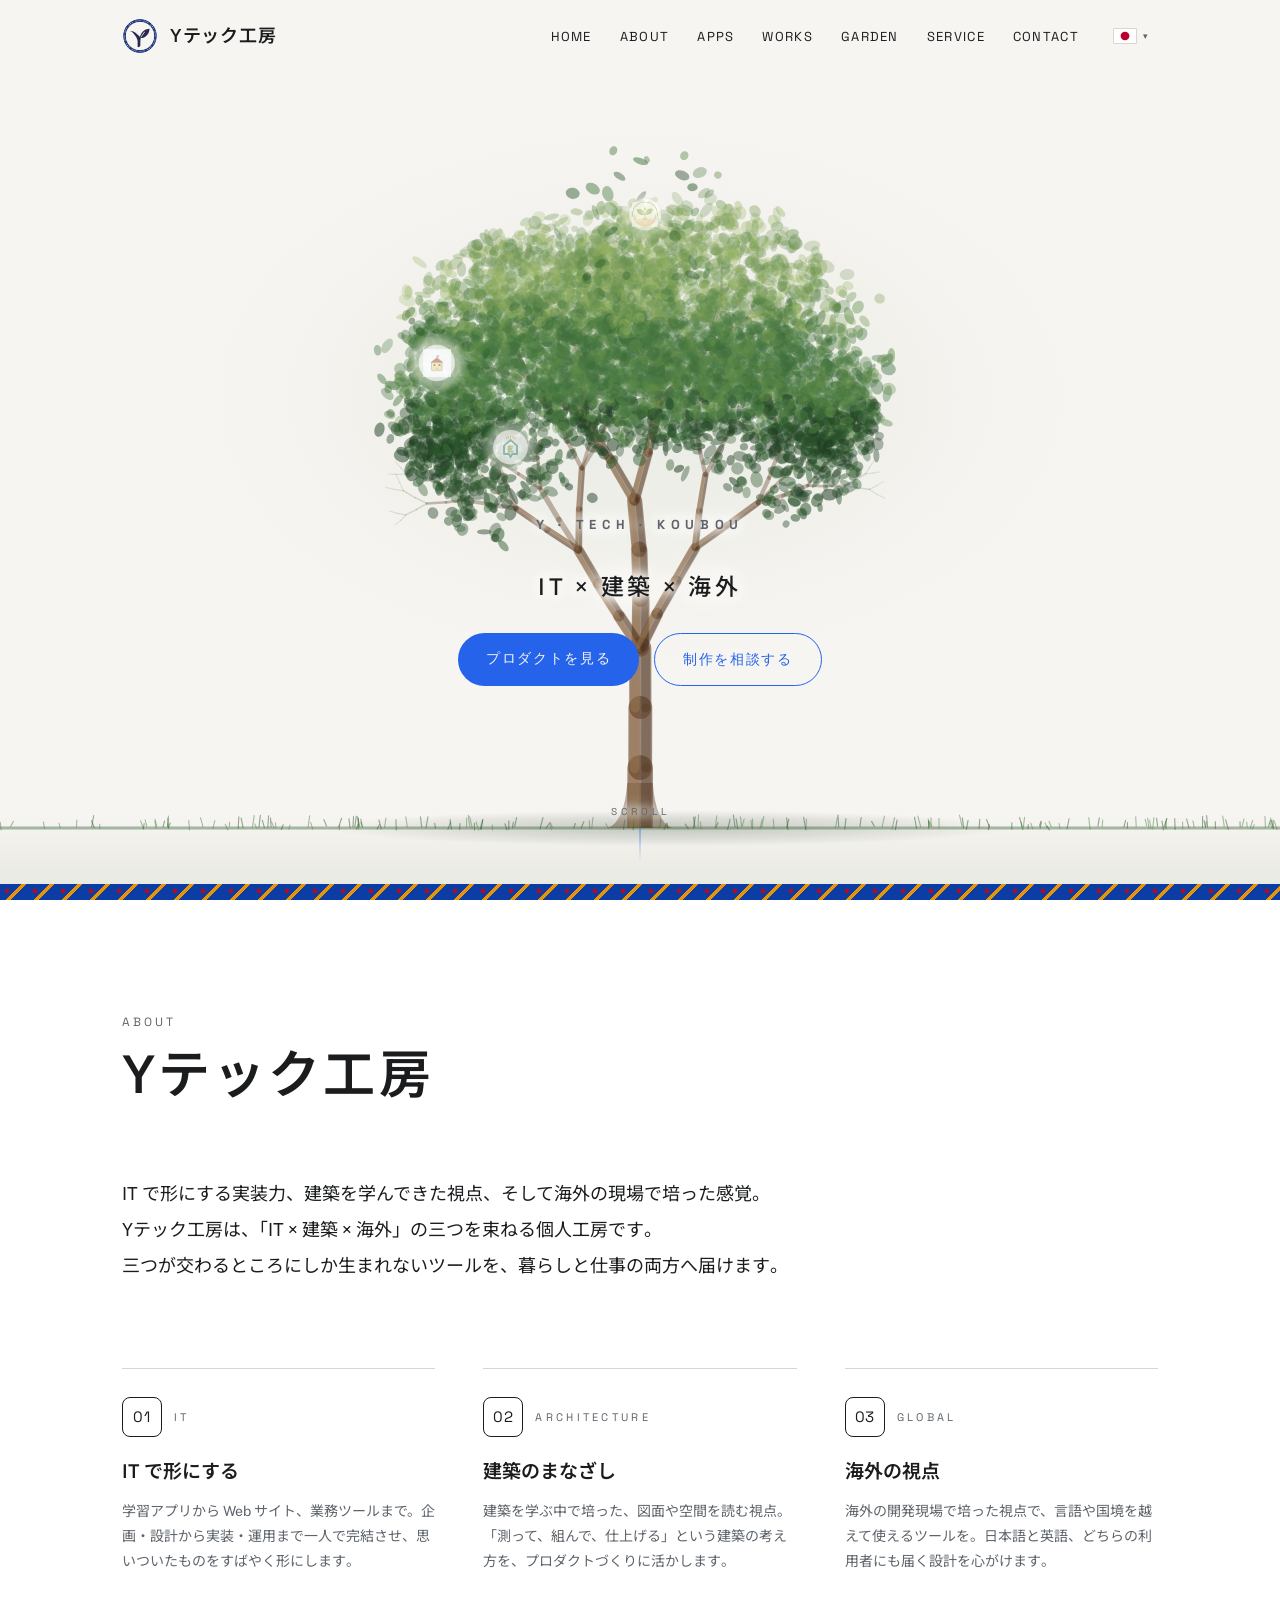
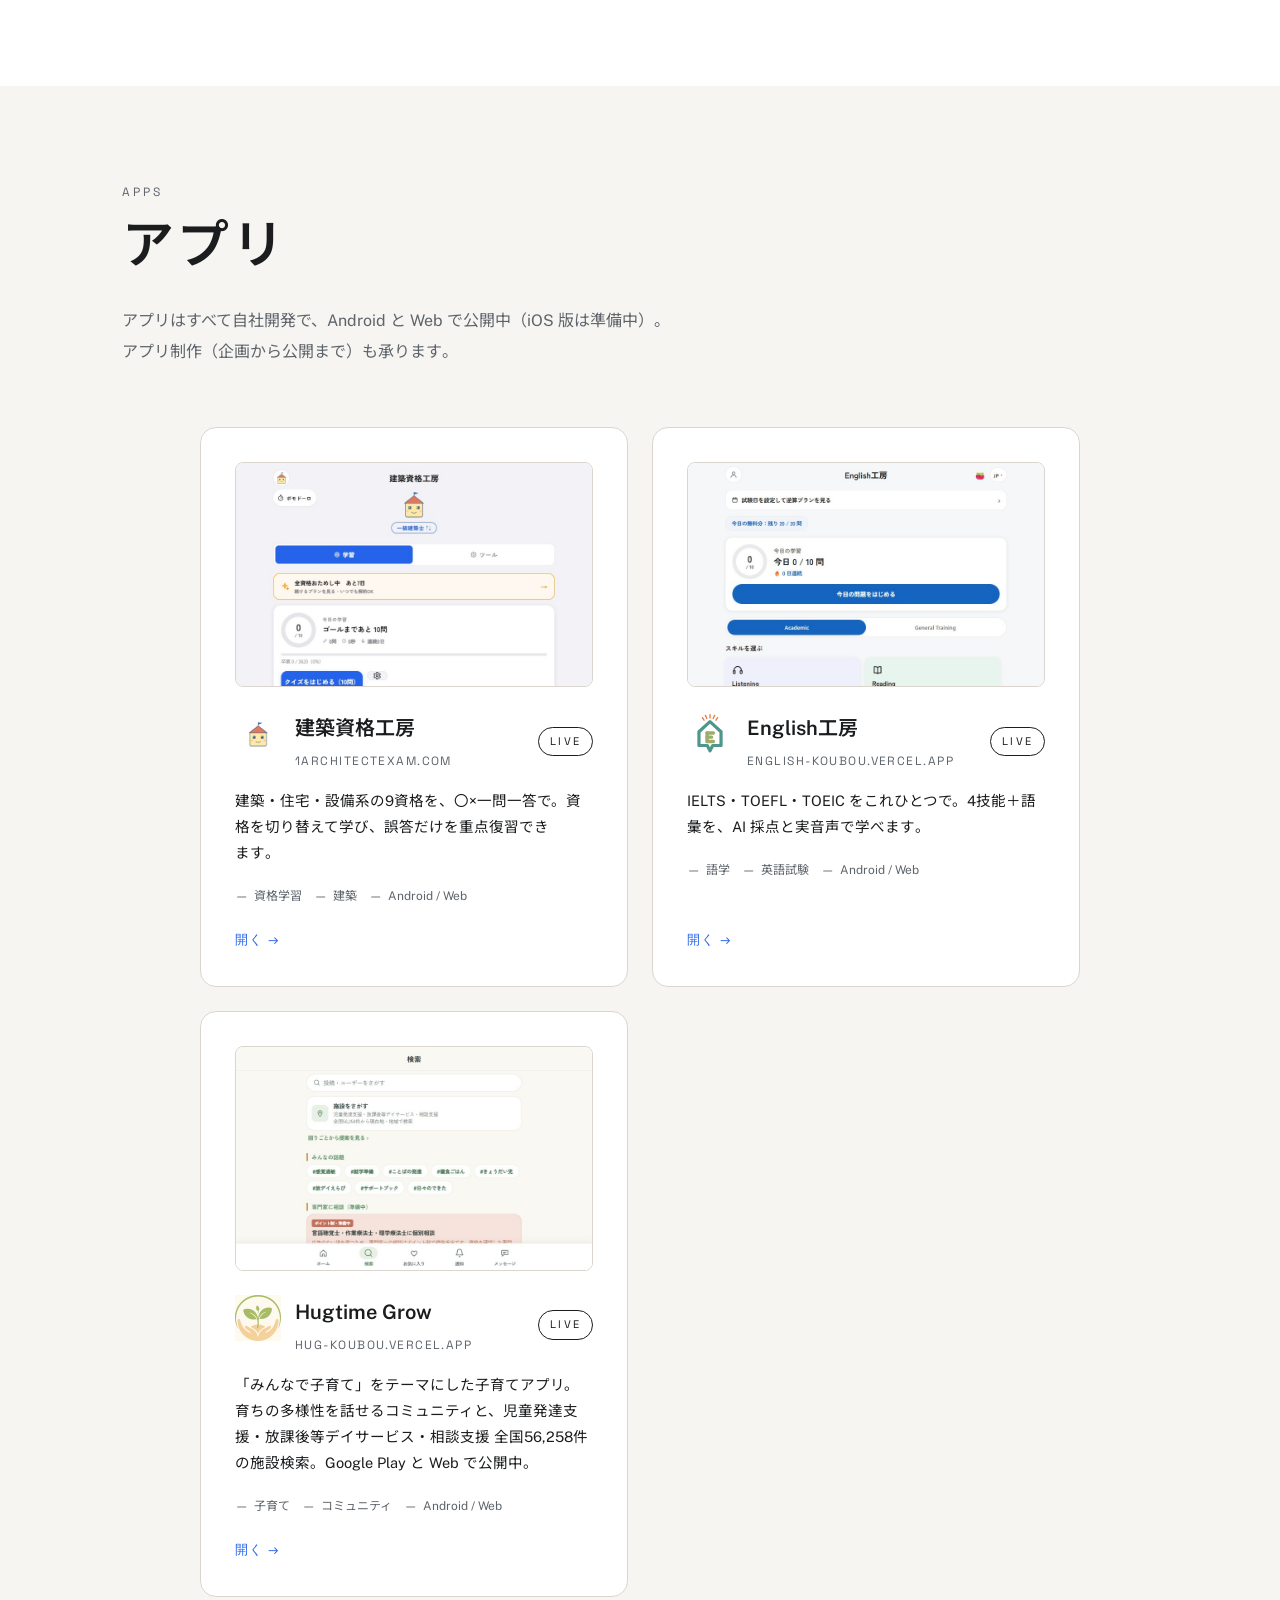
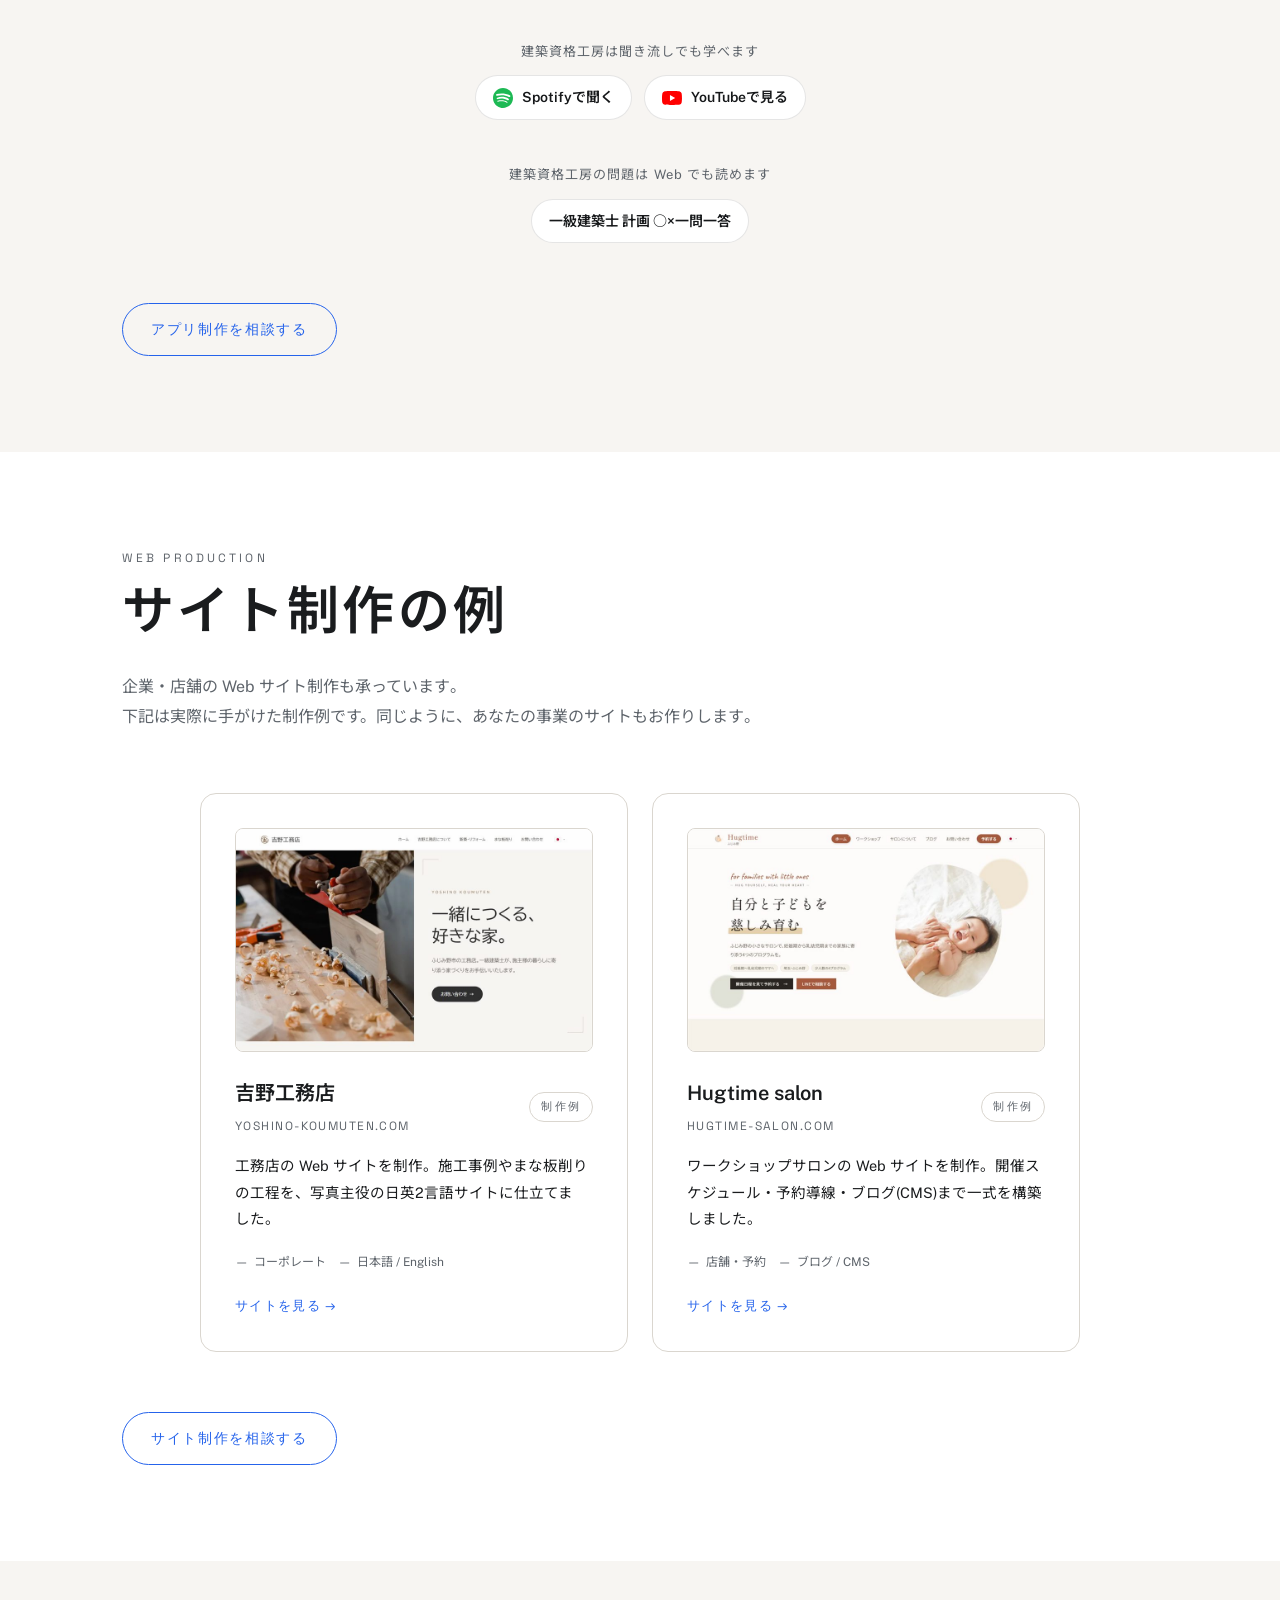
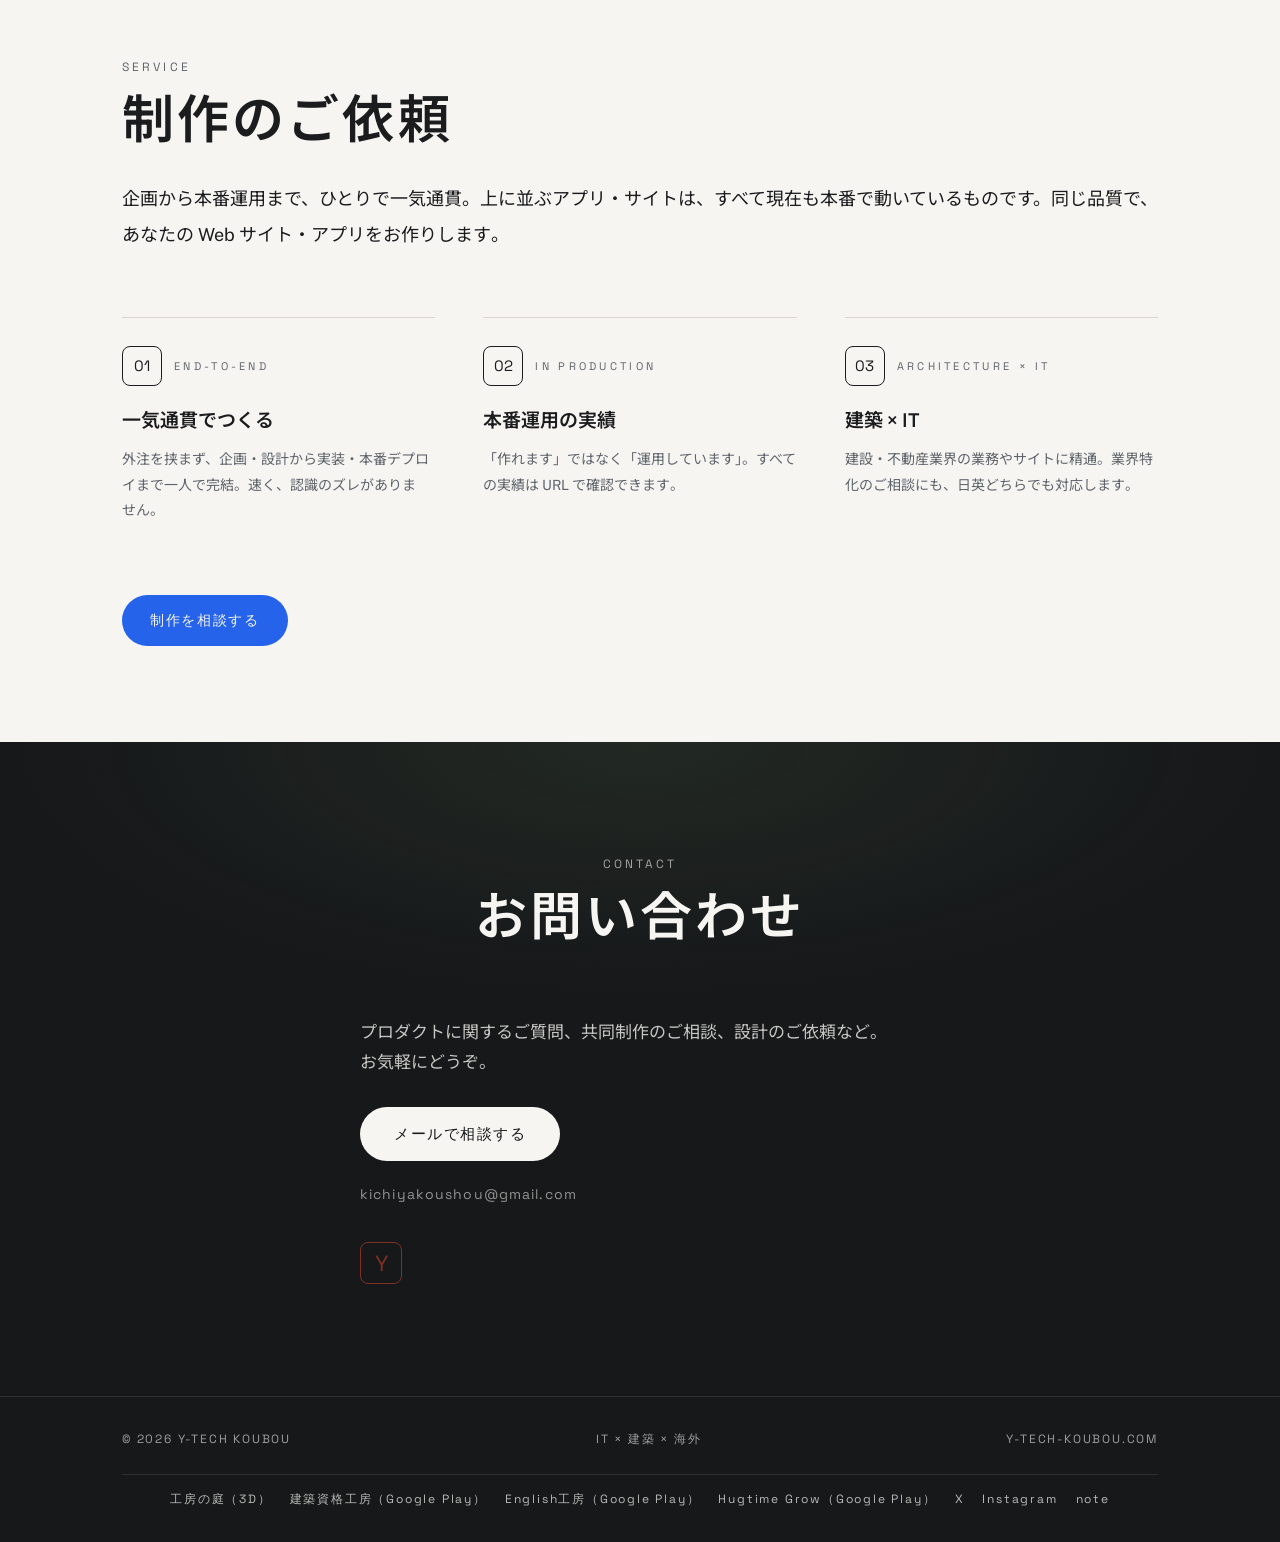
==== commit c1cbdb4e: "portal: お問い合わせのカードの文章を左寄せに（題は中央のまま） Co-Authored-By: Claude Opus 5.5 <noreply@anthropic.com>" ====
--- a/portal/index.html
+++ b/portal/index.html
@@ -825,7 +825,8 @@
 .contact .card {
   max-width: 560px;
   margin: 0 auto;
-  text-align: center;
+  /* 題(section-head)は中央・カードの中の文章は左（2026-10-14 本人「普通の文章は左寄せが普通」） */
+  text-align: left;
 }
 .contact .card::after {
   content: "Y";
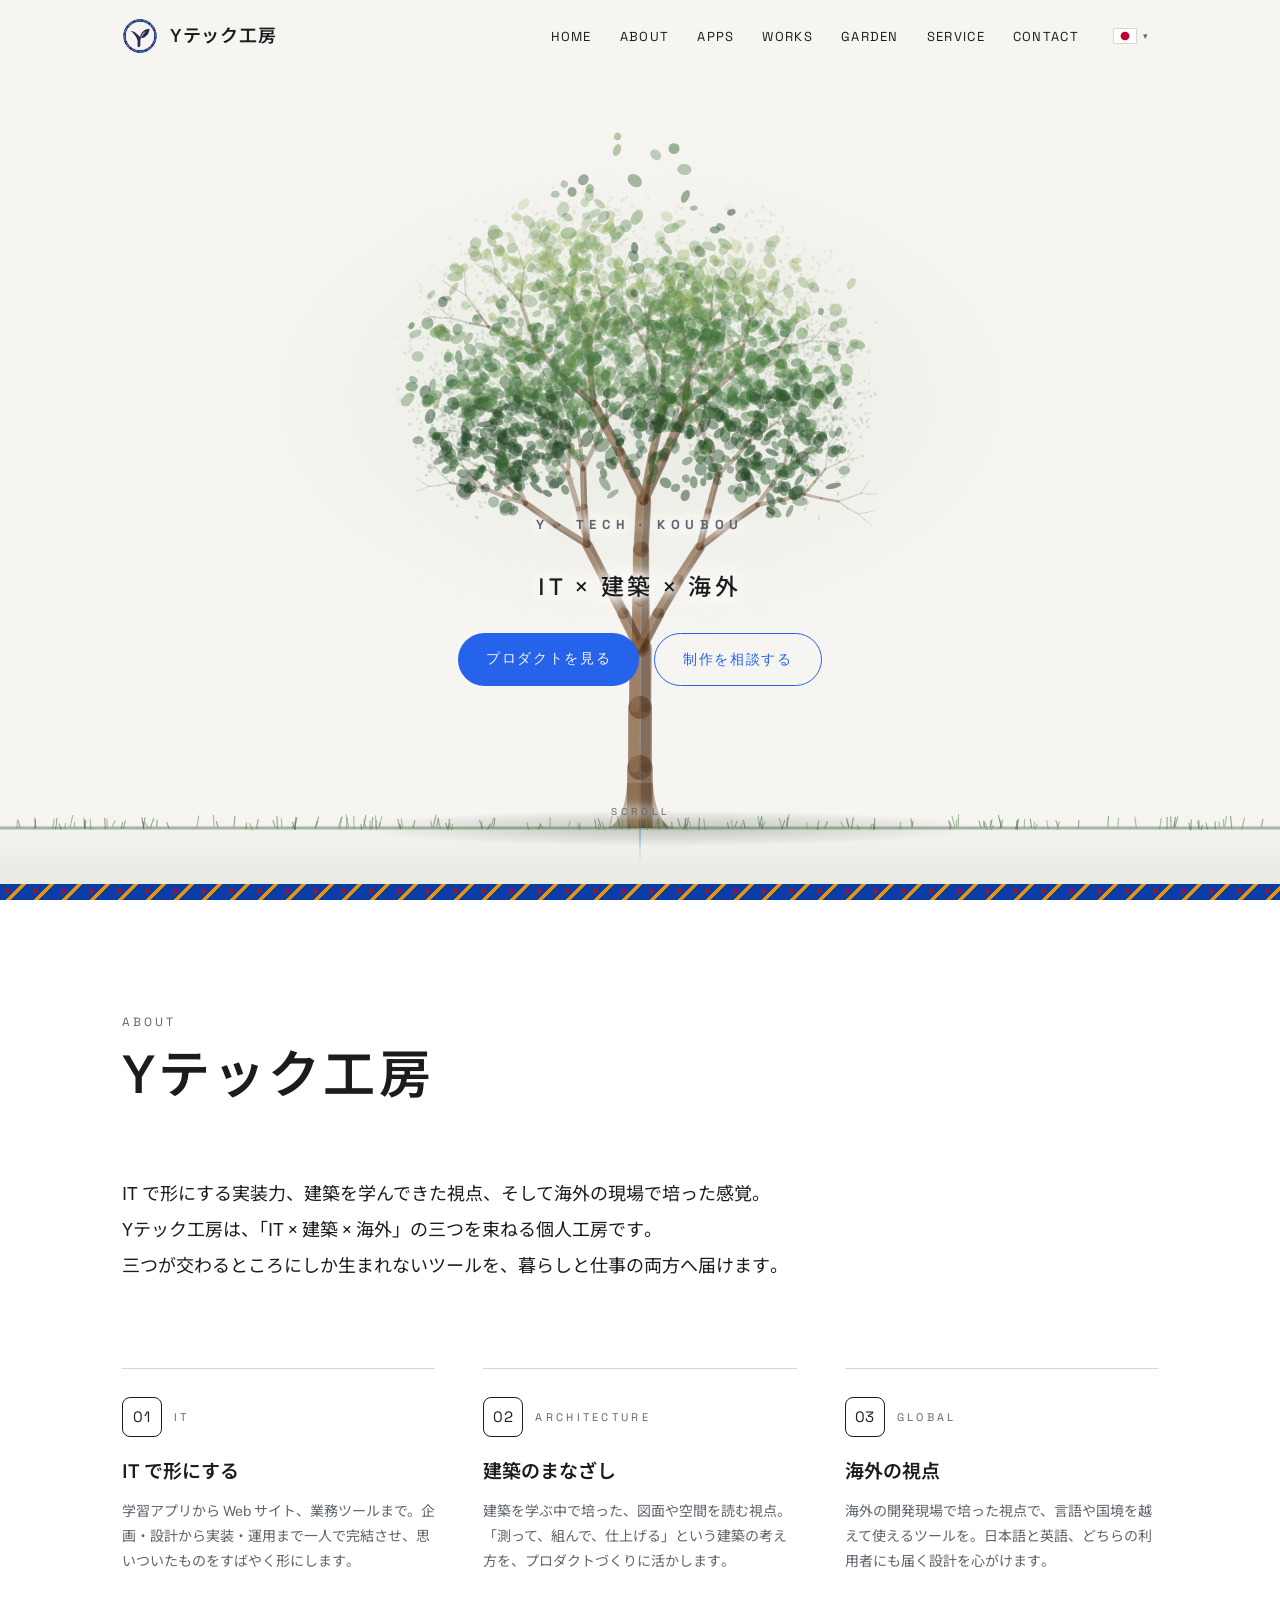
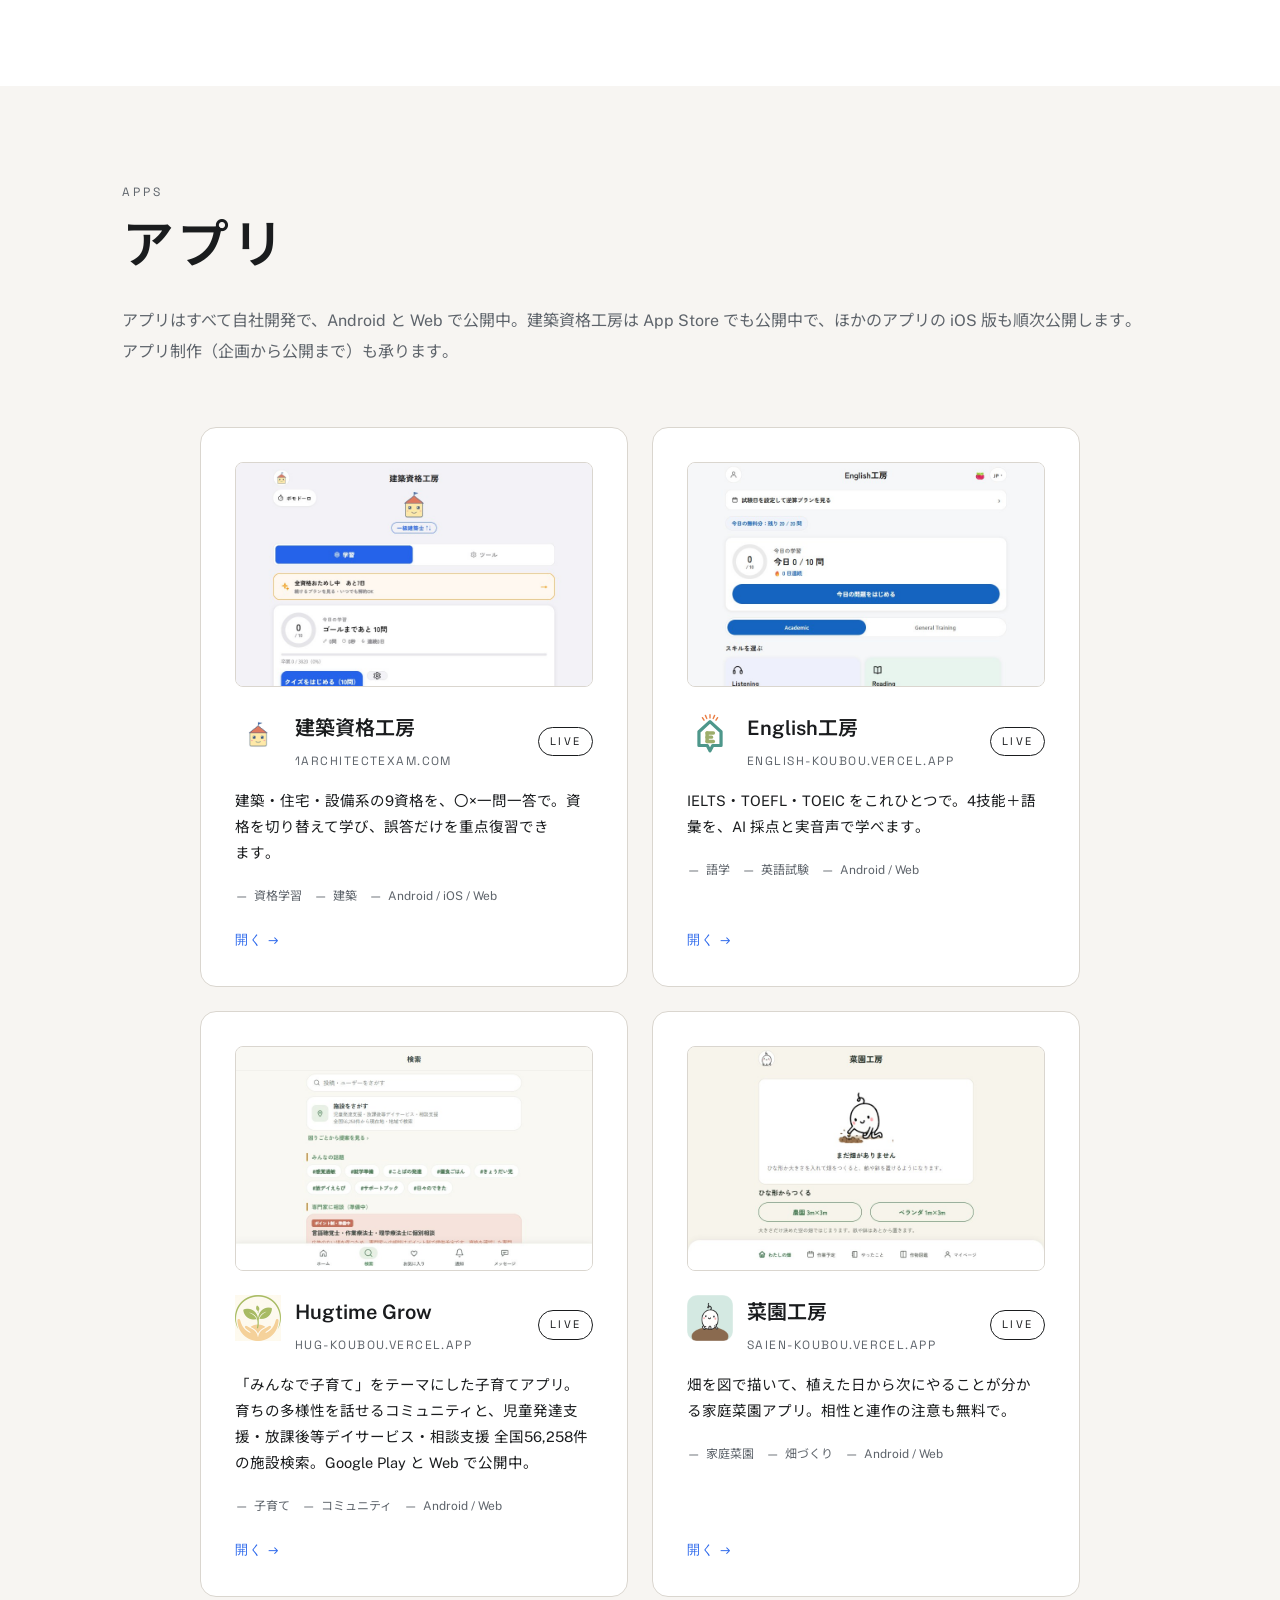
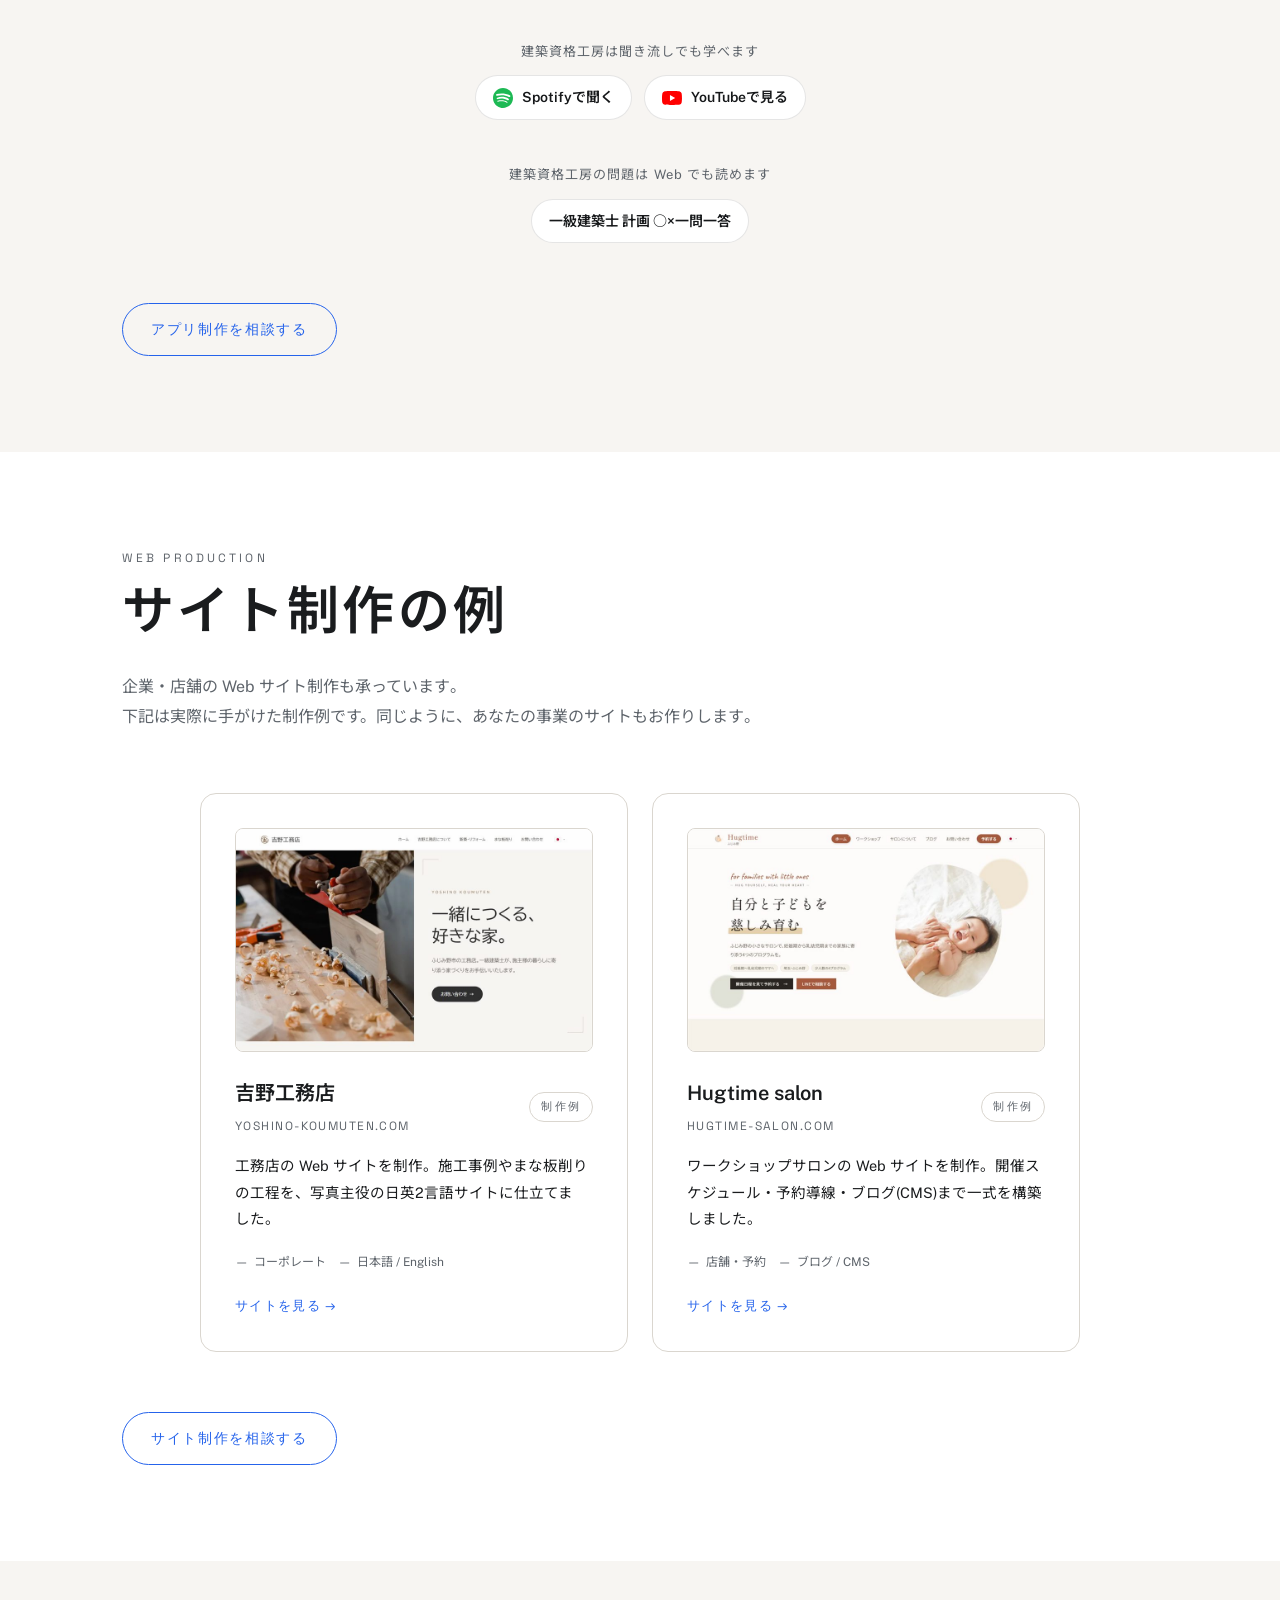
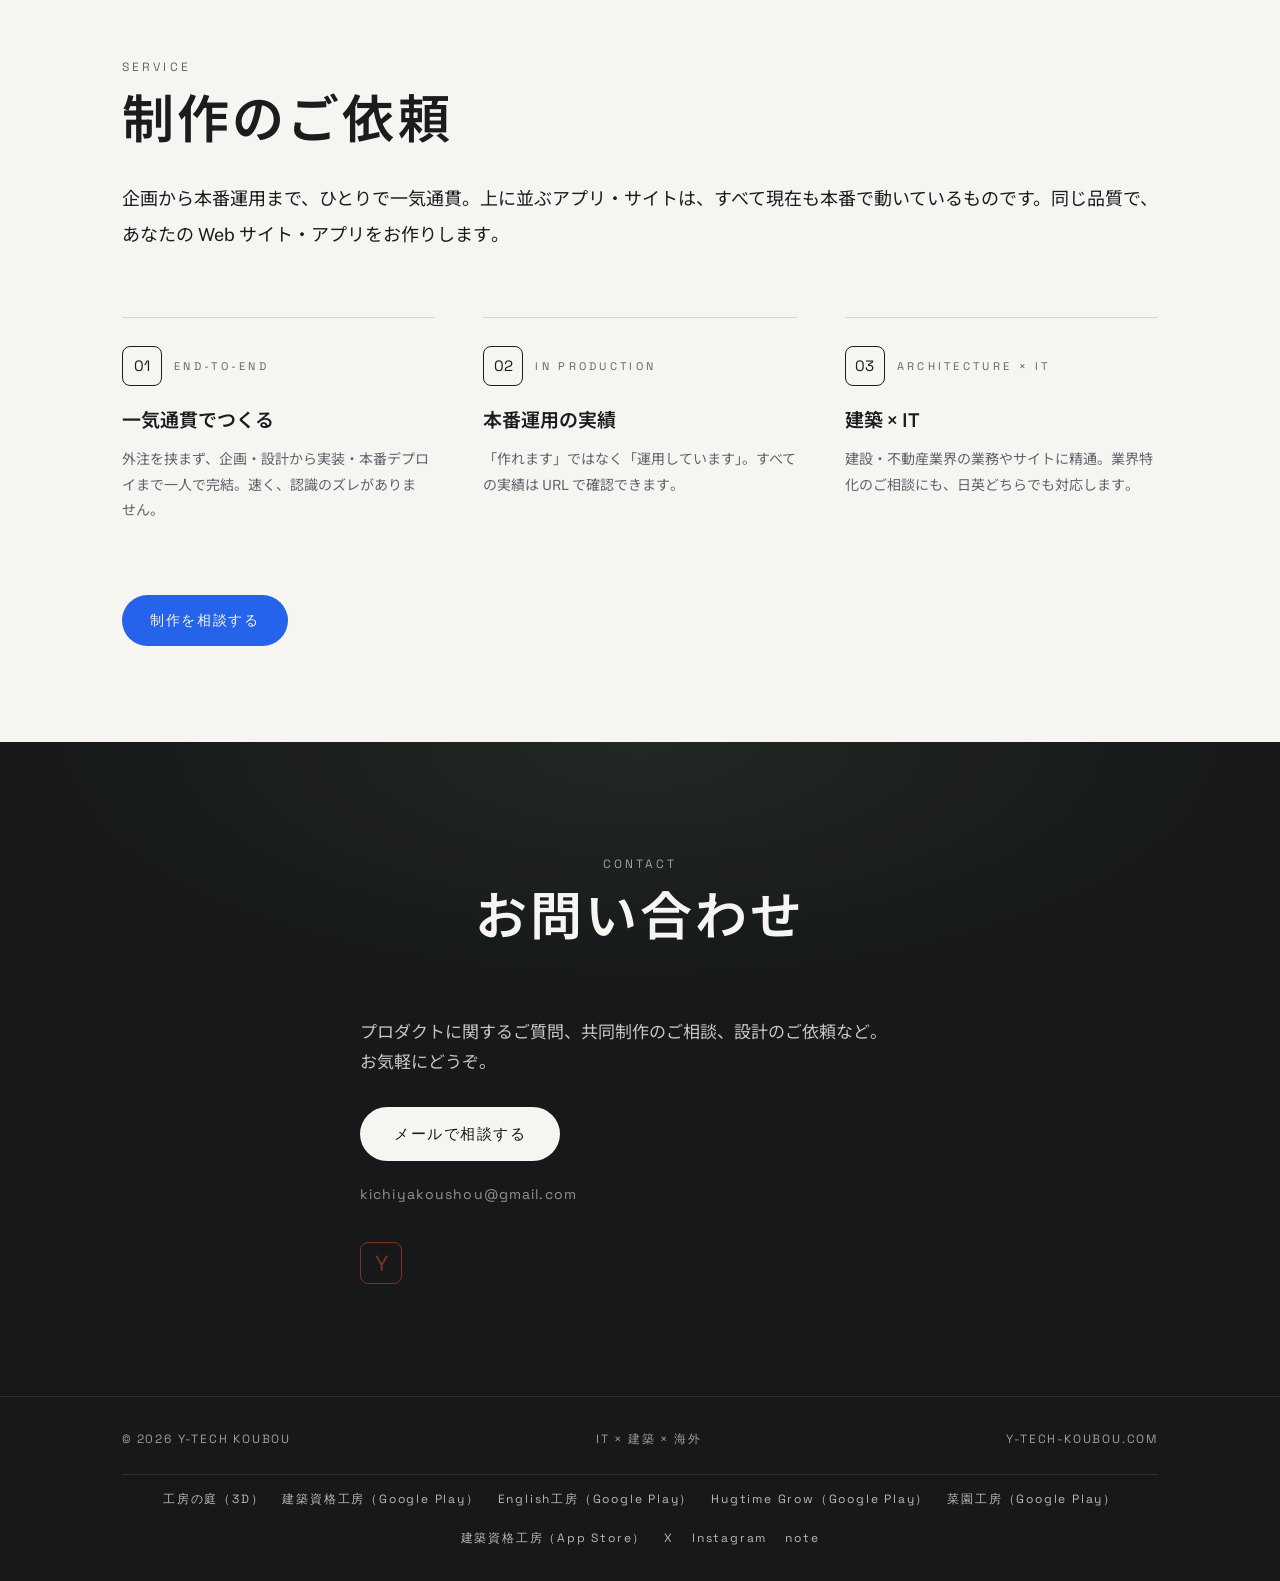
==== commit d3591c63: "portal: 菜園工房(Google Play 公開中)のカードを追加・建築資格工房の App Store 公開を反映（リード文・対応OS・フッターのストアリンク・ヒーローの木の実） Co-Auth" ====
--- a/portal/index.html
+++ b/portal/index.html
@@ -1178,7 +1178,7 @@
           <span class="kicker">Apps</span>
           <h2 data-en="Apps we build">アプリ</h2>
         </div>
-        <p class="works-lead reveal" data-en="All of these apps are developed in-house &mdash; available on Android and the web, with iOS versions on the way.<br class='pc-only'>We also take on app development, from idea to release.">アプリはすべて自社開発で、Android と Web で公開中（iOS 版は準備中）。<br class="pc-only">アプリ制作（企画から公開まで）も承ります。</p>
+        <p class="works-lead reveal" data-en="All of these apps are developed in-house and available on Android and the web. Architect Exam Prep is also on the App Store, with more iOS versions on the way.<br class='pc-only'>We also take on app development, from idea to release.">アプリはすべて自社開発で、Android と Web で公開中。建築資格工房は App Store でも公開中で、ほかのアプリの iOS 版も順次公開します。<br class="pc-only">アプリ制作（企画から公開まで）も承ります。</p>
         <div class="grid two">
 
           <a class="product reveal" href="https://1architectexam.com" target="_blank" rel="noopener" aria-label="建築資格工房を新規タブで開く">
@@ -1195,7 +1195,7 @@
             <div class="meta">
               <span data-en="Exam prep">資格学習</span>
               <span data-en="Architecture">建築</span>
-              <span>Android / Web</span>
+              <span>Android / iOS / Web</span>
             </div>
             <span class="open" data-en="Open &rarr;">開く &rarr;</span>
           </a>
@@ -1233,6 +1233,25 @@
             <div class="meta">
               <span data-en="Parenting">子育て</span>
               <span data-en="Community">コミュニティ</span>
+              <span>Android / Web</span>
+            </div>
+            <span class="open" data-en="Open &rarr;">開く &rarr;</span>
+          </a>
+
+          <a class="product reveal" href="https://saien-koubou.vercel.app" target="_blank" rel="noopener" aria-label="菜園工房を新規タブで開く">
+            <img class="work-thumb" src="assets/app-saien.jpg?v=1" alt="菜園工房のホーム画面" loading="lazy" width="860" height="538">
+            <div class="top">
+              <span class="mono logo" aria-hidden="true"><img src="assets/saien-koubou-mark.png?v=1" alt="" width="46" height="46" loading="lazy"></span>
+              <div class="head">
+                <h3 class="name">菜園工房</h3>
+                <div class="domain">SAIEN-KOUBOU.VERCEL.APP</div>
+              </div>
+              <span class="status live">Live</span>
+            </div>
+            <p data-en="A home-garden app: draw your plot as a plan, and from the day you plant it shows what to do next. Companion-planting and crop-rotation warnings are free, too.">畑を図で描いて、植えた日から次にやることが分かる家庭菜園アプリ。相性と連作の注意も無料で。</p>
+            <div class="meta">
+              <span data-en="Home garden">家庭菜園</span>
+              <span data-en="Planner">畑づくり</span>
               <span>Android / Web</span>
             </div>
             <span class="open" data-en="Open &rarr;">開く &rarr;</span>
@@ -1386,6 +1405,8 @@
         <a href="https://play.google.com/store/apps/details?id=com.architectquiz.app" target="_blank" rel="noopener" data-en="Architect Exam (Google Play)">建築資格工房（Google Play）</a>
         <a href="https://play.google.com/store/apps/details?id=com.ytechkoubou.englishapp" target="_blank" rel="noopener" data-en="English Koubou (Google Play)">English工房（Google Play）</a>
         <a href="https://play.google.com/store/apps/details?id=com.ytechkoubou.hugkoubou" target="_blank" rel="noopener" data-en="Hugtime Grow (Google Play)">Hugtime Grow（Google Play）</a>
+          <a href="https://play.google.com/store/apps/details?id=com.ytechkoubou.kitchengarden" target="_blank" rel="noopener" data-en="Saien Koubou (Google Play)">菜園工房（Google Play）</a>
+          <a href="https://apps.apple.com/app/id6813001357" target="_blank" rel="noopener" data-en="Architect Exam (App Store)">建築資格工房（App Store）</a>
         <a href="https://x.com/ytechkoubou" target="_blank" rel="noopener">X</a>
         <a href="https://instagram.com/ytechkoubou" target="_blank" rel="noopener">Instagram</a>
         <a href="https://note.com/ytechkoubou" target="_blank" rel="noopener">note</a>
@@ -1444,7 +1465,8 @@
       var PRODUCTS = [
         { name: '建築資格工房', url: 'https://1architectexam.com', icon: 'assets/kenchiku-mark.png' },
         { name: 'English工房', url: 'https://english-koubou.vercel.app', icon: 'assets/english-koubou-mark.svg' },
-        { name: 'Hugtime Grow', url: 'https://hug-koubou.vercel.app', icon: 'assets/hugtime-grow-mark.png?v=1' }
+        { name: 'Hugtime Grow', url: 'https://hug-koubou.vercel.app', icon: 'assets/hugtime-grow-mark.png?v=1' },
+        { name: '菜園工房', url: 'https://saien-koubou.vercel.app', icon: 'assets/saien-koubou-mark.png?v=1' }
       ];
       var ICONS = {};
       PRODUCTS.forEach(function (p) { if (p.icon) { var im = new Image(); im.onload = function () { if (typeof wake === 'function') { wake(); } }; im.src = p.icon; ICONS[p.icon] = im; } });
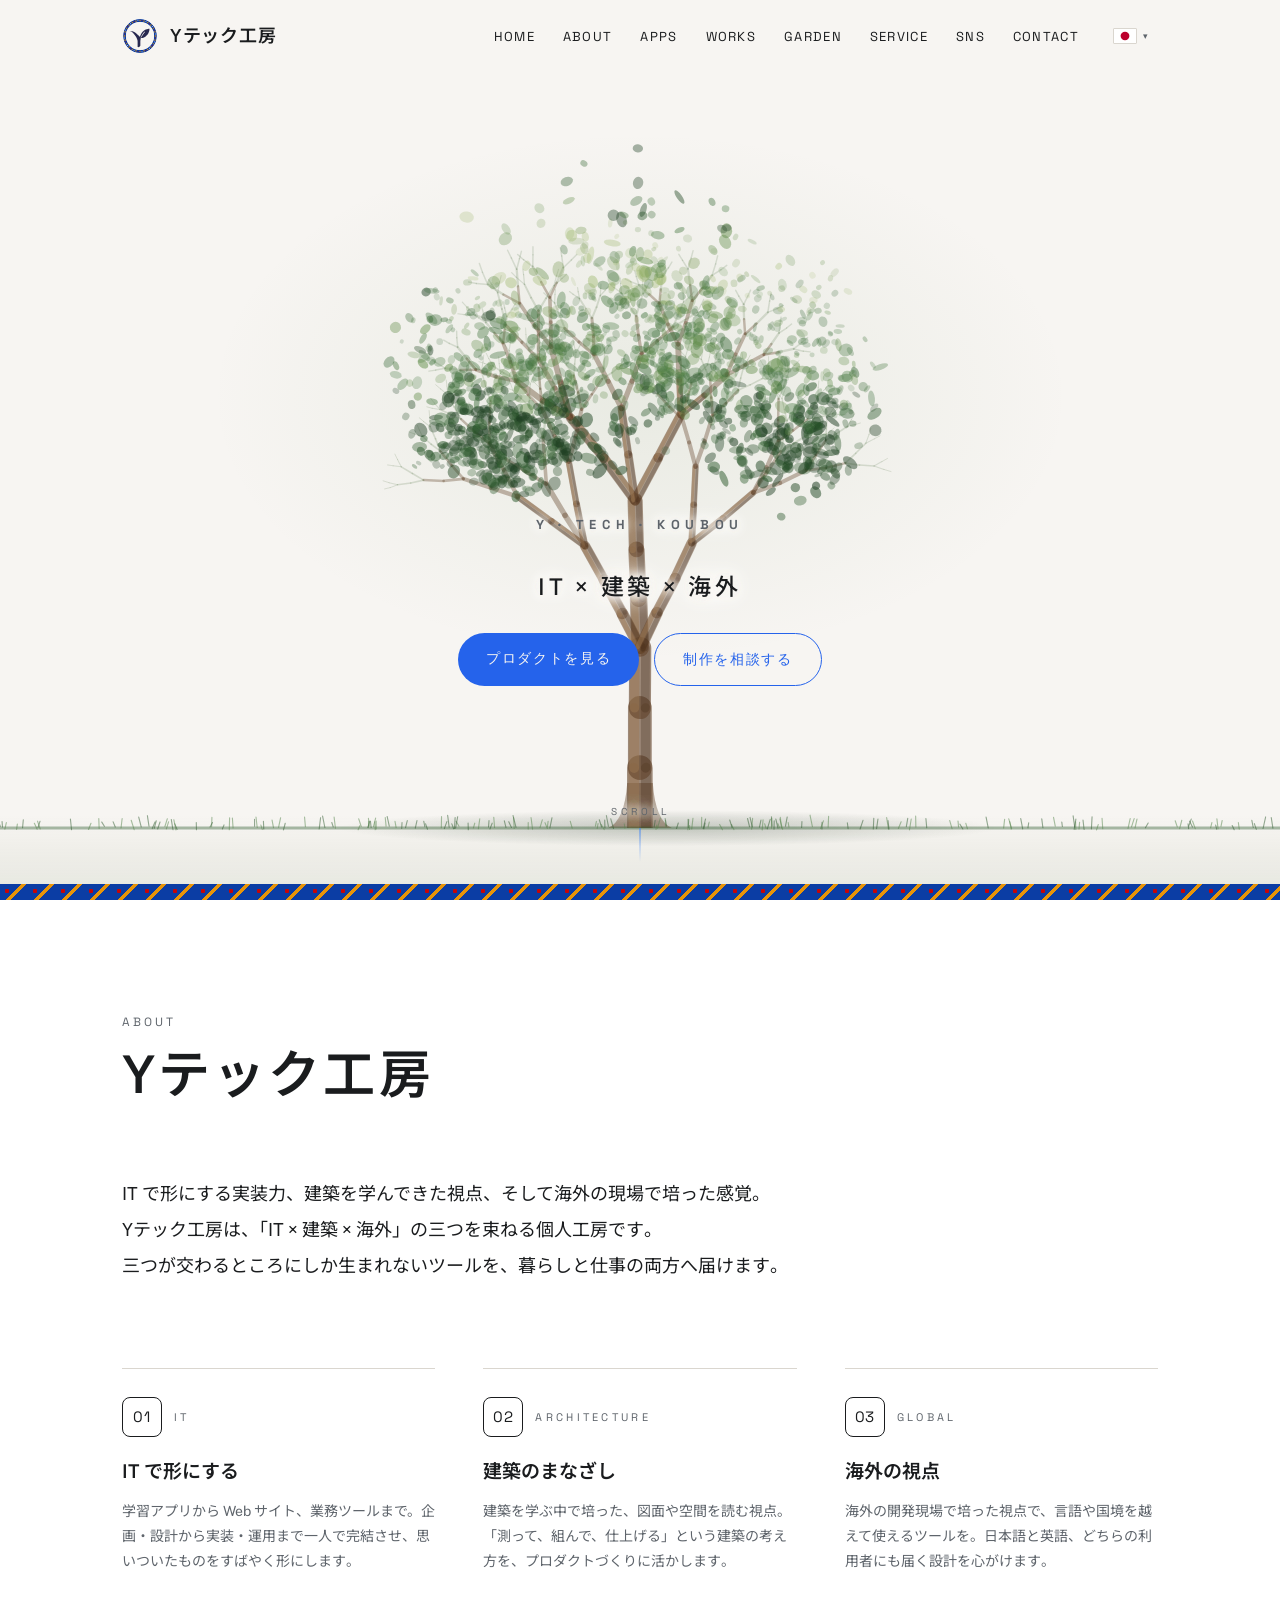
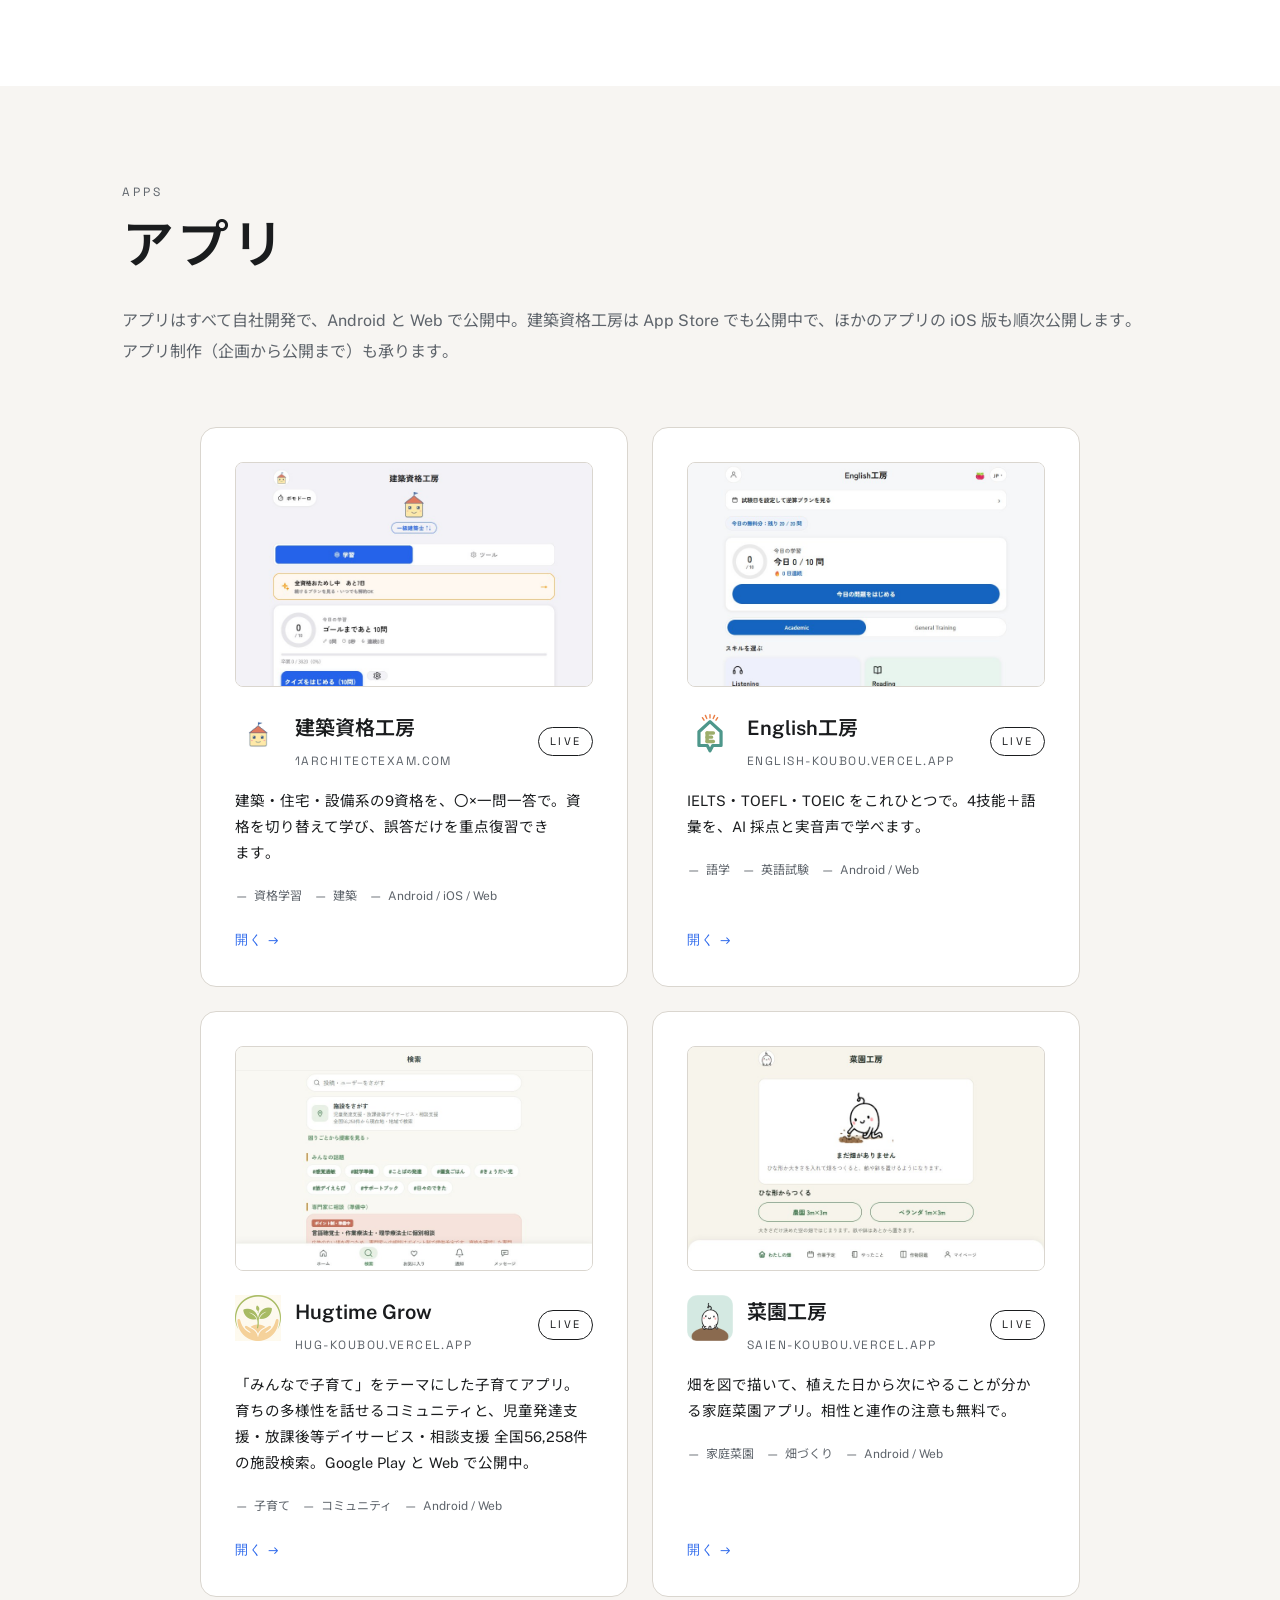
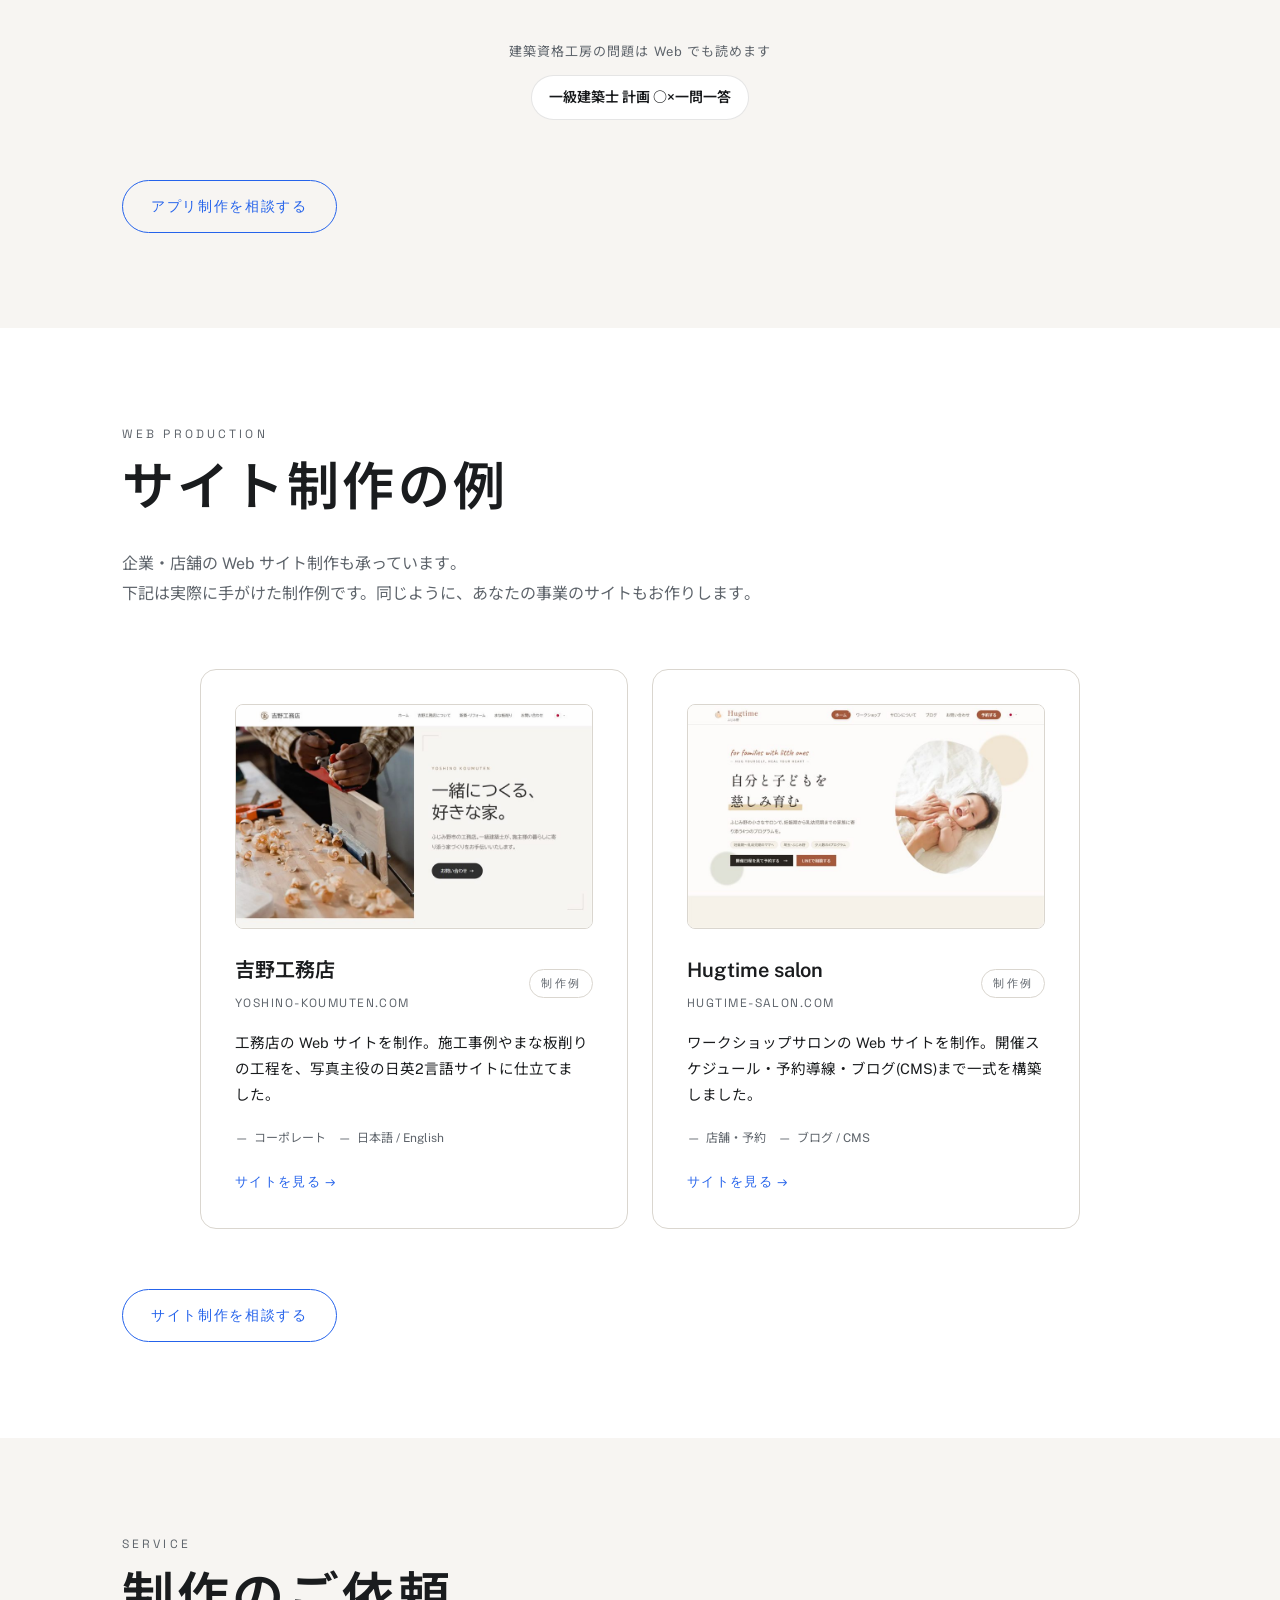
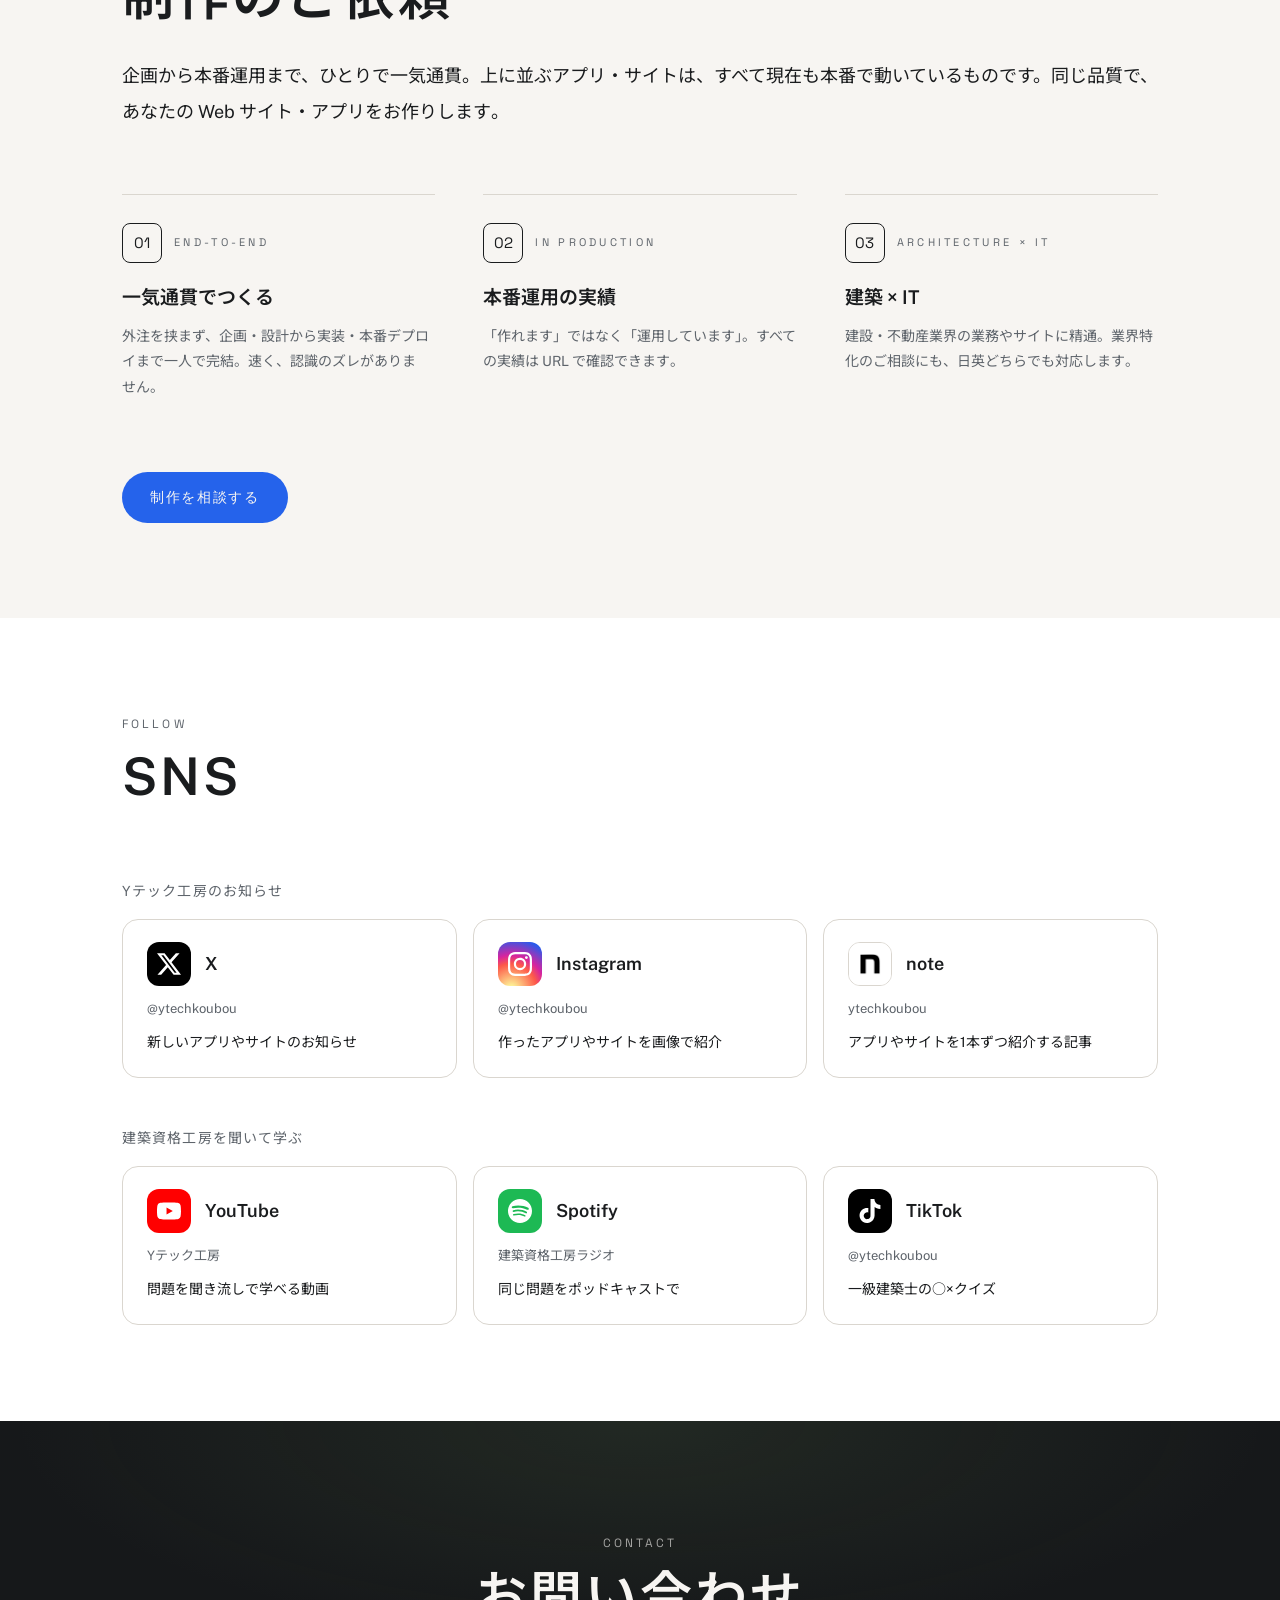
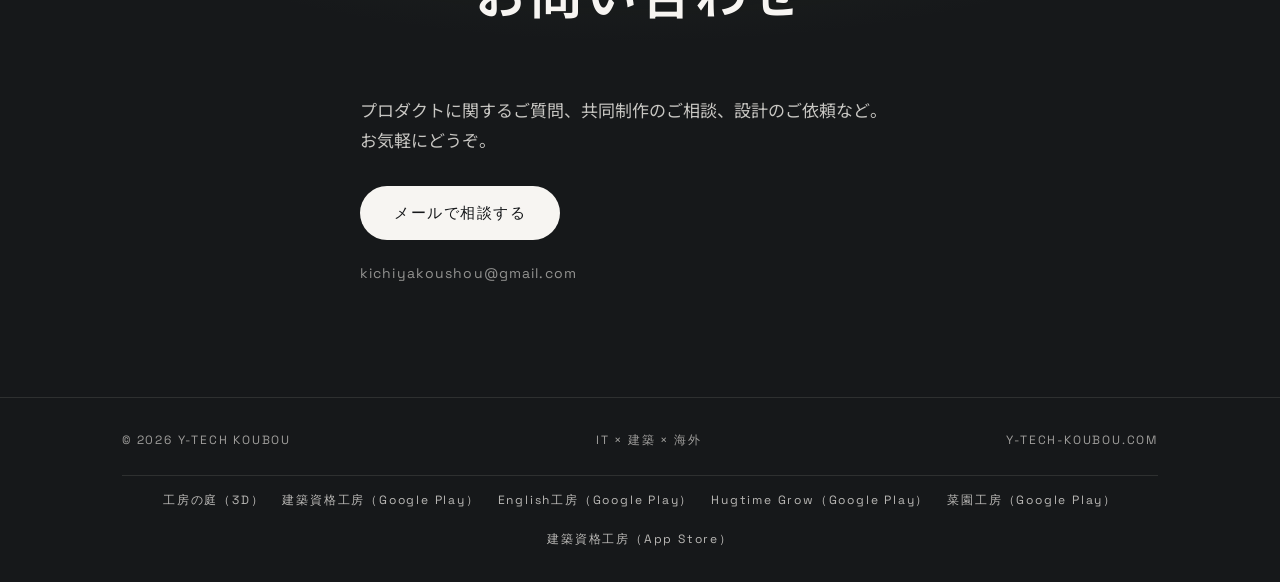
==== commit 65b61364: "portal: SNS欄を新設(公式ロゴ付き)・お問い合わせの飾りYとフッターのSNS重複を削除 Co-Authored-By: Claude Opus 5.5 <noreply@anthropic." ====
--- a/portal/index.html
+++ b/portal/index.html
@@ -812,6 +812,64 @@
 }
 .product:hover .open { transform: translateX(4px); }
 
+/* ====== SNS（散らばっていたSNSの入口を1か所に。2026-11-04） ====== */
+.sns { padding: var(--space-section-compact) 0; background: #fff; }
+.sns .sns-group + .sns-group { margin-top: 48px; }
+.sns .sns-group-label {
+  margin: 0 0 16px;
+  font-size: 14px;
+  letter-spacing: 0.08em;
+  color: var(--nibiiro);
+}
+.sns .sns-grid {
+  display: grid;
+  grid-template-columns: repeat(3, 1fr);
+  gap: 16px;
+}
+.sns .sns-card {
+  display: flex;
+  flex-direction: column;
+  gap: 6px;
+  padding: 22px 24px;
+  border: 1px solid var(--usuzumi);
+  border-radius: 16px;
+  background: #fff;
+  color: var(--shikkoku);
+  text-decoration: none;
+  transition: transform var(--dur) var(--ease-out), border-color var(--dur) var(--ease-soft);
+}
+.sns .sns-card:hover { transform: translateY(-2px); border-color: var(--wakaba); text-decoration: none; }
+.sns .sns-name {
+  font-family: var(--serif-jp);
+  font-size: 18px;
+  font-weight: 600;
+  color: var(--heading-clay);
+}
+.sns .sns-top { display: flex; align-items: center; gap: 14px; margin-bottom: 6px; }
+/* 各SNSの公式ロゴ（形・色は各社のもの。X/Instagram/YouTube/Spotify/TikTok=Simple Icons、note=note公式アイコン） */
+.sns .sns-icon {
+  flex: 0 0 auto;
+  width: 44px;
+  height: 44px;
+  border-radius: 12px;
+  display: inline-flex;
+  align-items: center;
+  justify-content: center;
+  overflow: hidden;
+}
+.sns .sns-icon svg { width: 24px; height: 24px; fill: #fff; display: block; }
+.sns .sns-icon img { width: 44px; height: 44px; display: block; }
+.sns .sns-x, .sns .sns-tiktok { background: #000; }
+.sns .sns-instagram { background: radial-gradient(circle at 30% 107%, #fdf497 0%, #fdf497 5%, #fd5949 45%, #d6249f 60%, #285AEB 90%); }
+.sns .sns-youtube { background: #FF0000; }
+.sns .sns-spotify { background: #1DB954; }
+.sns .sns-note { background: #fff; border: 1px solid var(--usuzumi); }
+.sns .sns-handle { font-size: 13px; color: var(--nibiiro); }
+.sns .sns-desc { margin: 4px 0 0; font-size: 14px; line-height: 1.7; }
+@media (max-width: 760px) {
+  .sns .sns-grid { grid-template-columns: 1fr; }
+}
+
 /* ====== Contact ====== */
 .contact {
   background:
@@ -827,20 +885,6 @@
   margin: 0 auto;
   /* 題(section-head)は中央・カードの中の文章は左（2026-10-14 本人「普通の文章は左寄せが普通」） */
   text-align: left;
-}
-.contact .card::after {
-  content: "Y";
-  display: inline-grid;
-  place-items: center;
-  width: 40px;
-  height: 40px;
-  margin-top: 36px;
-  color: var(--shu);
-  border: 1px solid currentColor;
-  border-radius: 8px;
-  font-family: var(--serif-en);
-  font-size: 22px;
-  opacity: 0.75;
 }
 .contact .card p {
   color: rgba(250, 247, 242, 0.78);
@@ -1093,6 +1137,7 @@
             <li><a href="#works">WORKS</a></li>
             <li><a href="koubou.html">GARDEN</a></li>
             <li><a href="#service">SERVICE</a></li>
+            <li><a href="#sns">SNS</a></li>
             <li><a href="#contact">CONTACT</a></li>
           </ul>
         </nav>
@@ -1260,20 +1305,6 @@
         </div>
 
         <div class="apps-media reveal">
-          <span class="apps-media-label" data-en="Listen on the go: Architect Exam Prep">建築資格工房は聞き流しでも学べます</span>
-          <div class="media-chips">
-            <a class="media-chip" href="https://open.spotify.com/show/033yLbZxug2Sf60wOPPT8E" target="_blank" rel="noopener" aria-label="建築資格工房ラジオ（Spotify）を新規タブで開く">
-              <svg viewBox="0 0 24 24" aria-hidden="true" focusable="false"><path fill="#1DB954" d="M12 0C5.4 0 0 5.4 0 12s5.4 12 12 12 12-5.4 12-12S18.66 0 12 0m5.521 17.34c-.24.359-.66.48-1.021.24-2.82-1.74-6.36-2.101-10.561-1.141-.418.122-.84-.18-.84-.6 0-.18.18-.479.42-.479 4.56-1.021 8.52-.6 11.64 1.32.36.181.42.66.181 1.02m1.44-3.3c-.301.42-.841.6-1.262.3-3.239-1.98-8.159-2.58-11.939-1.38-.479.12-1.02-.12-1.14-.6-.12-.48.12-1.021.6-1.141C9.6 9.9 15 10.561 18.72 12.84c.361.181.54.78.241 1.2m.12-3.36C15.24 8.4 8.82 8.16 5.16 9.301c-.6.179-1.2-.181-1.38-.721-.18-.601.18-1.2.72-1.381 4.26-1.26 11.28-1.02 15.721 1.621.539.3.719 1.02.42 1.56-.299.421-1.02.599-1.559.3"/></svg>
-              <span data-en="Listen on Spotify">Spotifyで聞く</span>
-            </a>
-            <a class="media-chip" href="https://www.youtube.com/channel/UCEGbTIj_DXuQT-ljORIyNIw" target="_blank" rel="noopener" aria-label="Yテック工房 YouTube チャンネルを新規タブで開く">
-              <svg viewBox="0 0 24 24" aria-hidden="true" focusable="false"><path fill="#FF0000" d="M23.498 6.186a3.016 3.016 0 0 0-2.122-2.136C19.505 3.545 12 3.545 12 3.545s-7.505 0-9.377.505A3.017 3.017 0 0 0 .502 6.186C0 8.07 0 12 0 12s0 3.93.502 5.814a3.016 3.016 0 0 0 2.122 2.136c1.871.505 9.376.505 9.376.505s7.505 0 9.377-.505a3.015 3.015 0 0 0 2.122-2.136C24 15.93 24 12 24 12s0-3.93-.502-5.814M9.545 15.568V8.432L15.818 12z"/></svg>
-              <span data-en="Watch on YouTube">YouTubeで見る</span>
-            </a>
-          </div>
-        </div>
-
-        <div class="apps-media reveal">
           <span class="apps-media-label" data-en="Read the questions on the web: Architect Exam Prep">建築資格工房の問題は Web でも読めます</span>
           <div class="media-chips">
             <a class="media-chip" href="https://1architectexam.com/q/ikkyu/keikaku" target="_blank" rel="noopener" aria-label="一級建築士 計画の○×一問一答を新規タブで開く">
@@ -1379,6 +1410,57 @@
       </div>
     </section>
 
+    <section id="sns" class="sns">
+      <div class="container">
+        <div class="section-head reveal">
+          <span class="kicker">Follow</span>
+          <h2 data-en="Follow us">SNS</h2>
+        </div>
+
+        <div class="sns-group reveal">
+          <p class="sns-group-label" data-en="News from Y-Tech Koubou">Yテック工房のお知らせ</p>
+          <div class="sns-grid">
+            <a class="sns-card" href="https://x.com/ytechkoubou" target="_blank" rel="noopener" aria-label="Yテック工房のXを新規タブで開く">
+              <span class="sns-top"><span class="sns-icon sns-x" aria-hidden="true"><svg viewBox="0 0 24 24" focusable="false"><path d="M18.901 1.153h3.68l-8.04 9.19L24 22.846h-7.406l-5.8-7.584-6.638 7.584H.474l8.6-9.83L0 1.154h7.594l5.243 6.932ZM17.61 20.644h2.039L6.486 3.24H4.298Z"/></svg></span><span class="sns-name">X</span></span>
+              <span class="sns-handle">@ytechkoubou</span>
+              <p class="sns-desc" data-en="New apps and sites, as soon as they launch">新しいアプリやサイトのお知らせ</p>
+            </a>
+            <a class="sns-card" href="https://www.instagram.com/ytechkoubou/" target="_blank" rel="noopener" aria-label="Yテック工房のInstagramを新規タブで開く">
+              <span class="sns-top"><span class="sns-icon sns-instagram" aria-hidden="true"><svg viewBox="0 0 24 24" focusable="false"><path d="M7.0301.084c-1.2768.0602-2.1487.264-2.911.5634-.7888.3075-1.4575.72-2.1228 1.3877-.6652.6677-1.075 1.3368-1.3802 2.127-.2954.7638-.4956 1.6365-.552 2.914-.0564 1.2775-.0689 1.6882-.0626 4.947.0062 3.2586.0206 3.6671.0825 4.9473.061 1.2765.264 2.1482.5635 2.9107.308.7889.72 1.4573 1.388 2.1228.6679.6655 1.3365 1.0743 2.1285 1.38.7632.295 1.6361.4961 2.9134.552 1.2773.056 1.6884.069 4.9462.0627 3.2578-.0062 3.668-.0207 4.9478-.0814 1.28-.0607 2.147-.2652 2.9098-.5633.7889-.3086 1.4578-.72 2.1228-1.3881.665-.6682 1.0745-1.3378 1.3795-2.1284.2957-.7632.4966-1.636.552-2.9124.056-1.2809.0692-1.6898.063-4.948-.0063-3.2583-.021-3.6668-.0817-4.9465-.0607-1.2797-.264-2.1487-.5633-2.9117-.3084-.7889-.72-1.4568-1.3876-2.1228C21.2982 1.33 20.628.9208 19.8378.6165 19.074.321 18.2017.1197 16.9244.0645 15.6471.0093 15.236-.005 11.977.0014 8.718.0076 8.31.0215 7.0301.0839m.1402 21.6932c-1.17-.0509-1.8053-.2453-2.2287-.408-.5606-.216-.96-.4771-1.3819-.895-.422-.4178-.6811-.8186-.9-1.378-.1644-.4234-.3624-1.058-.4171-2.228-.0595-1.2645-.072-1.6442-.079-4.848-.007-3.2037.0053-3.583.0607-4.848.05-1.169.2456-1.805.408-2.2282.216-.5613.4762-.96.895-1.3816.4188-.4217.8184-.6814 1.3783-.9003.423-.1651 1.0575-.3614 2.227-.4171 1.2655-.06 1.6447-.072 4.848-.079 3.2033-.007 3.5835.005 4.8495.0608 1.169.0508 1.8053.2445 2.228.408.5608.216.96.4754 1.3816.895.4217.4194.6816.8176.9005 1.3787.1653.4217.3617 1.056.4169 2.2263.0602 1.2655.0739 1.645.0796 4.848.0058 3.203-.0055 3.5834-.061 4.848-.051 1.17-.245 1.8055-.408 2.2294-.216.5604-.4763.96-.8954 1.3814-.419.4215-.8181.6811-1.3783.9-.4224.1649-1.0577.3617-2.2262.4174-1.2656.0595-1.6448.072-4.8493.079-3.2045.007-3.5825-.006-4.848-.0608M16.953 5.5864A1.44 1.44 0 1 0 18.39 4.144a1.44 1.44 0 0 0-1.437 1.4424M5.8385 12.012c.0067 3.4032 2.7706 6.1557 6.173 6.1493 3.4026-.0065 6.157-2.7701 6.1506-6.1733-.0065-3.4032-2.771-6.1565-6.174-6.1498-3.403.0067-6.156 2.771-6.1496 6.1738M8 12.0077a4 4 0 1 1 4.008 3.9921A3.9996 3.9996 0 0 1 8 12.0077"/></svg></span><span class="sns-name">Instagram</span></span>
+              <span class="sns-handle">@ytechkoubou</span>
+              <p class="sns-desc" data-en="Our apps and sites, in pictures">作ったアプリやサイトを画像で紹介</p>
+            </a>
+            <a class="sns-card" href="https://note.com/ytechkoubou" target="_blank" rel="noopener" aria-label="Yテック工房のnoteを新規タブで開く">
+              <span class="sns-top"><span class="sns-icon sns-note" aria-hidden="true"><img src="assets/sns-note.png" alt="" width="44" height="44" loading="lazy"></span><span class="sns-name">note</span></span>
+              <span class="sns-handle">ytechkoubou</span>
+              <p class="sns-desc" data-en="Articles on each app and site we have built">アプリやサイトを1本ずつ紹介する記事</p>
+            </a>
+          </div>
+        </div>
+
+        <div class="sns-group reveal">
+          <p class="sns-group-label" data-en="Learn by listening: Architect Exam Prep">建築資格工房を聞いて学ぶ</p>
+          <div class="sns-grid">
+            <a class="sns-card" href="https://www.youtube.com/channel/UCEGbTIj_DXuQT-ljORIyNIw" target="_blank" rel="noopener" aria-label="Yテック工房のYouTubeチャンネルを新規タブで開く">
+              <span class="sns-top"><span class="sns-icon sns-youtube" aria-hidden="true"><svg viewBox="0 0 24 24" focusable="false"><path d="M23.498 6.186a3.016 3.016 0 0 0-2.122-2.136C19.505 3.545 12 3.545 12 3.545s-7.505 0-9.377.505A3.017 3.017 0 0 0 .502 6.186C0 8.07 0 12 0 12s0 3.93.502 5.814a3.016 3.016 0 0 0 2.122 2.136c1.871.505 9.376.505 9.376.505s7.505 0 9.377-.505a3.015 3.015 0 0 0 2.122-2.136C24 15.93 24 12 24 12s0-3.93-.502-5.814zM9.545 15.568V8.432L15.818 12l-6.273 3.568z"/></svg></span><span class="sns-name">YouTube</span></span>
+              <span class="sns-handle" data-en="Y-Tech Koubou">Yテック工房</span>
+              <p class="sns-desc" data-en="Exam questions to listen to on the go">問題を聞き流しで学べる動画</p>
+            </a>
+            <a class="sns-card" href="https://open.spotify.com/show/033yLbZxug2Sf60wOPPT8E" target="_blank" rel="noopener" aria-label="建築資格工房ラジオ（Spotify）を新規タブで開く">
+              <span class="sns-top"><span class="sns-icon sns-spotify" aria-hidden="true"><svg viewBox="0 0 24 24" focusable="false"><path d="M12 0C5.4 0 0 5.4 0 12s5.4 12 12 12 12-5.4 12-12S18.66 0 12 0zm5.521 17.34c-.24.359-.66.48-1.021.24-2.82-1.74-6.36-2.101-10.561-1.141-.418.122-.779-.179-.899-.539-.12-.421.18-.78.54-.9 4.56-1.021 8.52-.6 11.64 1.32.42.18.479.659.301 1.02zm1.44-3.3c-.301.42-.841.6-1.262.3-3.239-1.98-8.159-2.58-11.939-1.38-.479.12-1.02-.12-1.14-.6-.12-.48.12-1.021.6-1.141C9.6 9.9 15 10.561 18.72 12.84c.361.181.54.78.241 1.2zm.12-3.36C15.24 8.4 8.82 8.16 5.16 9.301c-.6.179-1.2-.181-1.38-.721-.18-.601.18-1.2.72-1.381 4.26-1.26 11.28-1.02 15.721 1.621.539.3.719 1.02.419 1.56-.299.421-1.02.599-1.559.3z"/></svg></span><span class="sns-name">Spotify</span></span>
+              <span class="sns-handle" data-en="Architect Exam Radio">建築資格工房ラジオ</span>
+              <p class="sns-desc" data-en="The same questions, as a podcast">同じ問題をポッドキャストで</p>
+            </a>
+            <a class="sns-card" href="https://www.tiktok.com/@ytechkoubou" target="_blank" rel="noopener" aria-label="TikTokを新規タブで開く">
+              <span class="sns-top"><span class="sns-icon sns-tiktok" aria-hidden="true"><svg viewBox="0 0 24 24" focusable="false"><path d="M12.525.02c1.31-.02 2.61-.01 3.91-.02.08 1.53.63 3.09 1.75 4.17 1.12 1.11 2.7 1.62 4.24 1.79v4.03c-1.44-.05-2.89-.35-4.2-.97-.57-.26-1.1-.59-1.62-.93-.01 2.92.01 5.84-.02 8.75-.08 1.4-.54 2.79-1.35 3.94-1.31 1.92-3.58 3.17-5.91 3.21-1.43.08-2.86-.31-4.08-1.03-2.02-1.19-3.44-3.37-3.65-5.71-.02-.5-.03-1-.01-1.49.18-1.9 1.12-3.72 2.58-4.96 1.66-1.44 3.98-2.13 6.15-1.72.02 1.48-.04 2.96-.04 4.44-.99-.32-2.15-.23-3.02.37-.63.41-1.11 1.04-1.36 1.75-.21.51-.15 1.07-.14 1.61.24 1.64 1.82 3.02 3.5 2.87 1.12-.01 2.19-.66 2.77-1.61.19-.33.4-.67.41-1.06.1-1.79.06-3.57.07-5.36.01-4.03-.01-8.05.02-12.07z"/></svg></span><span class="sns-name">TikTok</span></span>
+              <span class="sns-handle">@ytechkoubou</span>
+              <p class="sns-desc" data-en="Short true/false quizzes for the 1st-class architect exam">一級建築士の○×クイズ</p>
+            </a>
+          </div>
+        </div>
+      </div>
+    </section>
+
     <section id="contact" class="contact">
       <div class="container">
         <div class="section-head reveal">
@@ -1406,11 +1488,7 @@
         <a href="https://play.google.com/store/apps/details?id=com.ytechkoubou.englishapp" target="_blank" rel="noopener" data-en="English Koubou (Google Play)">English工房（Google Play）</a>
         <a href="https://play.google.com/store/apps/details?id=com.ytechkoubou.hugkoubou" target="_blank" rel="noopener" data-en="Hugtime Grow (Google Play)">Hugtime Grow（Google Play）</a>
           <a href="https://play.google.com/store/apps/details?id=com.ytechkoubou.kitchengarden" target="_blank" rel="noopener" data-en="Saien Koubou (Google Play)">菜園工房（Google Play）</a>
-          <a href="https://apps.apple.com/app/id6813001357" target="_blank" rel="noopener" data-en="Architect Exam (App Store)">建築資格工房（App Store）</a>
-        <a href="https://x.com/ytechkoubou" target="_blank" rel="noopener">X</a>
-        <a href="https://instagram.com/ytechkoubou" target="_blank" rel="noopener">Instagram</a>
-        <a href="https://note.com/ytechkoubou" target="_blank" rel="noopener">note</a>
-      </span>
+          <a href="https://apps.apple.com/app/id6813001357" target="_blank" rel="noopener" data-en="Architect Exam (App Store)">建築資格工房（App Store）</a>      </span>
     </div>
   </footer>
 
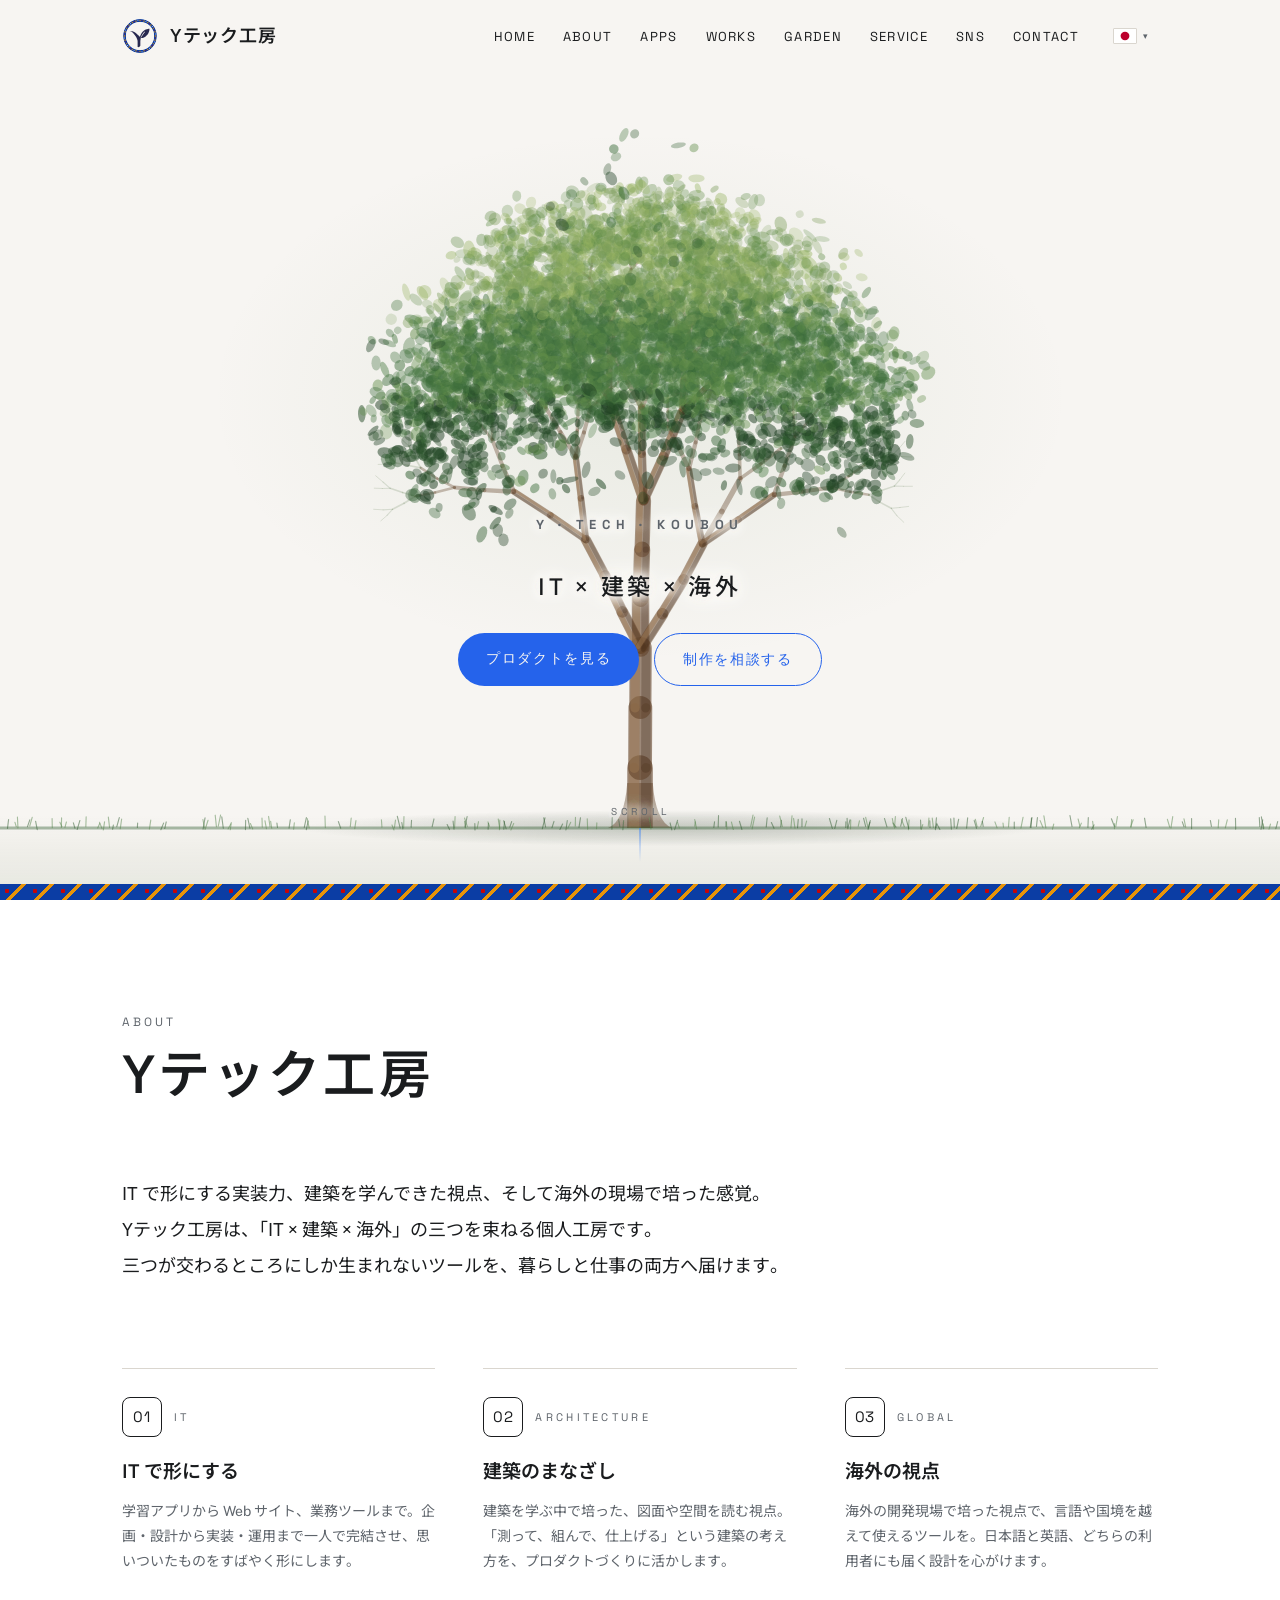
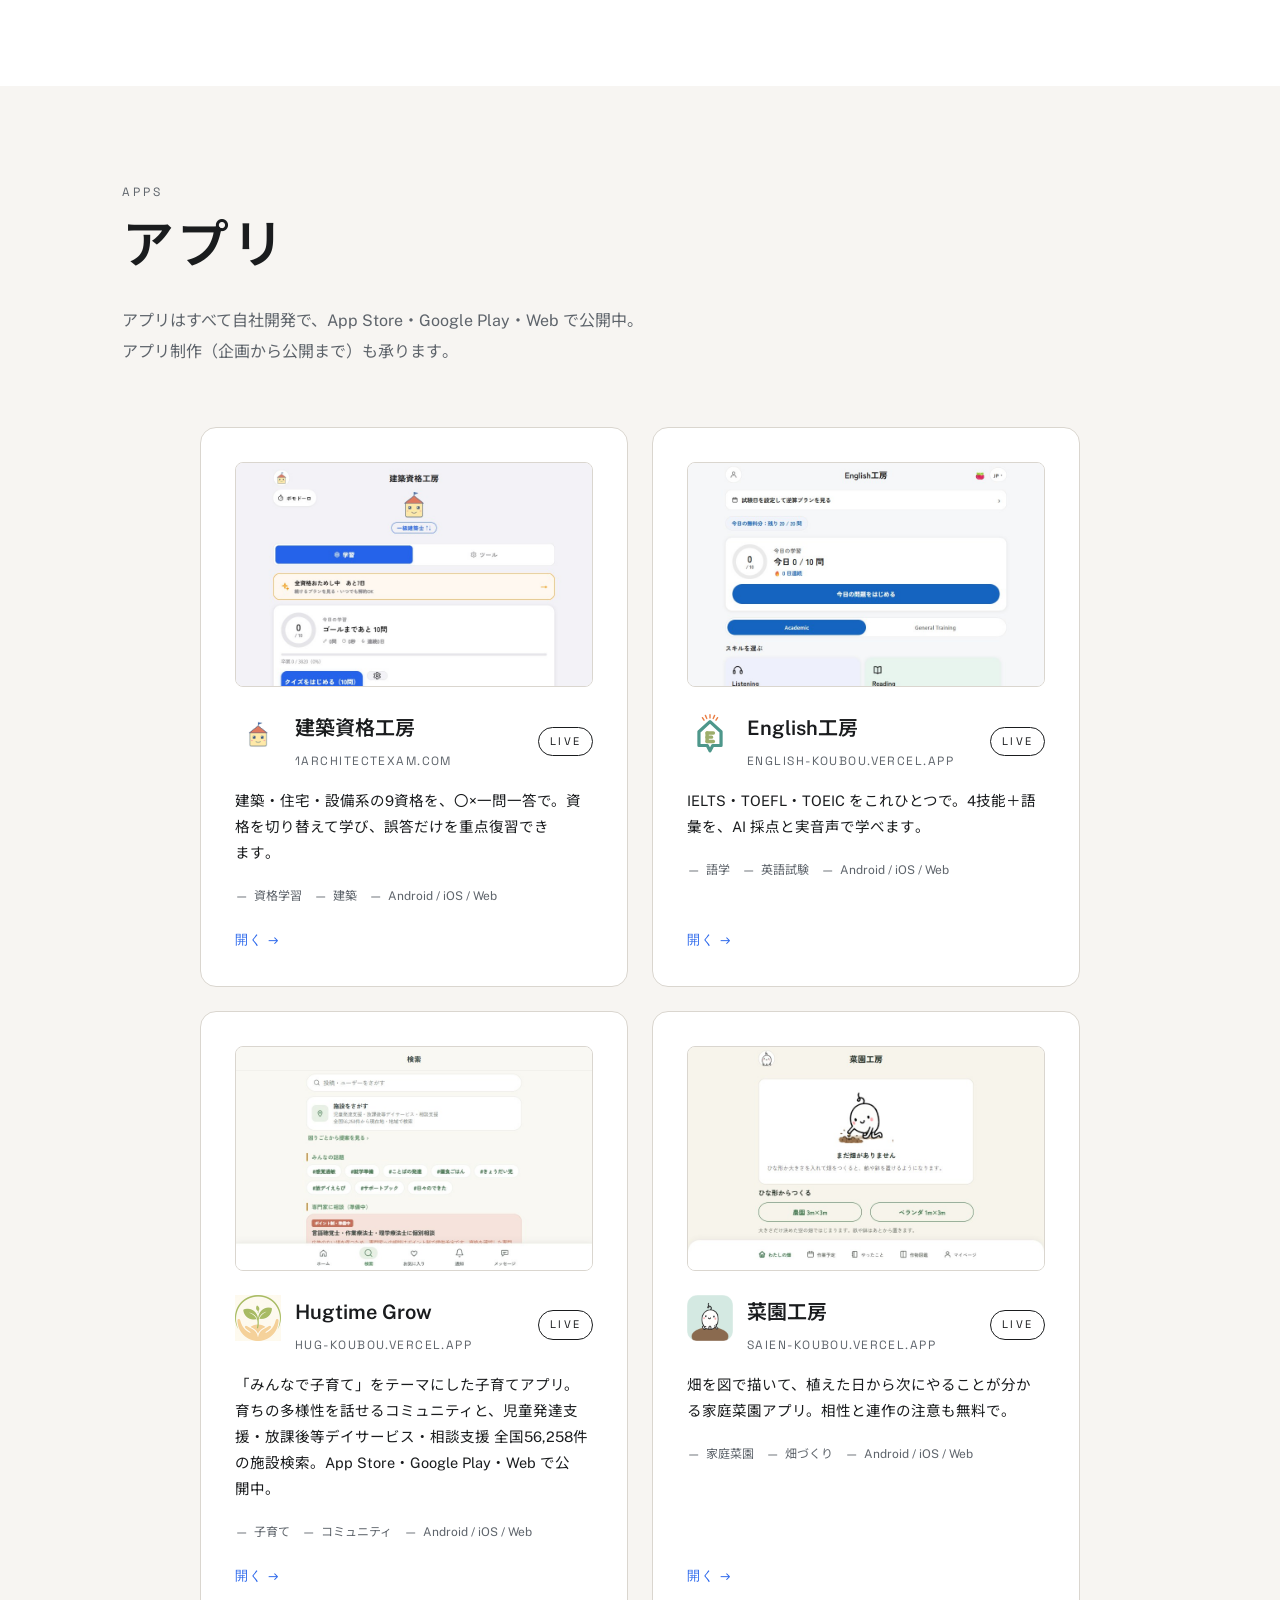
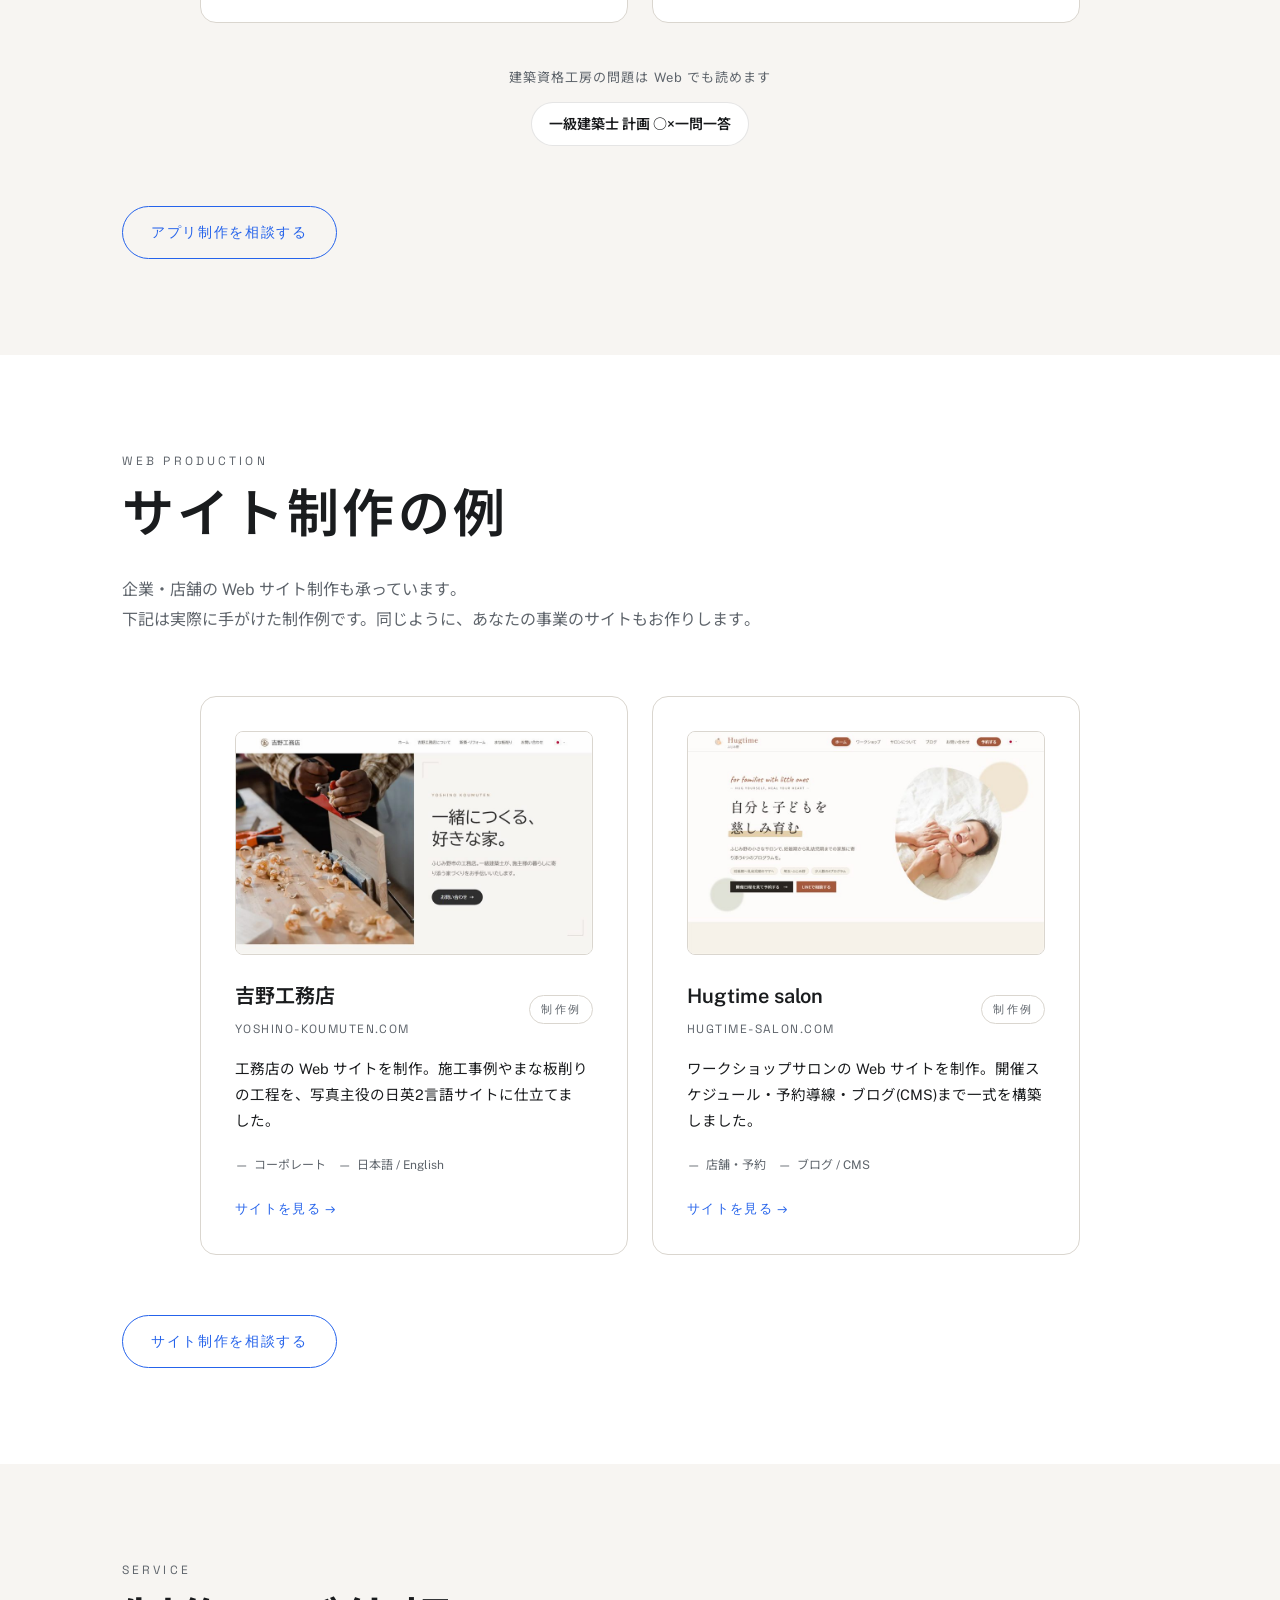
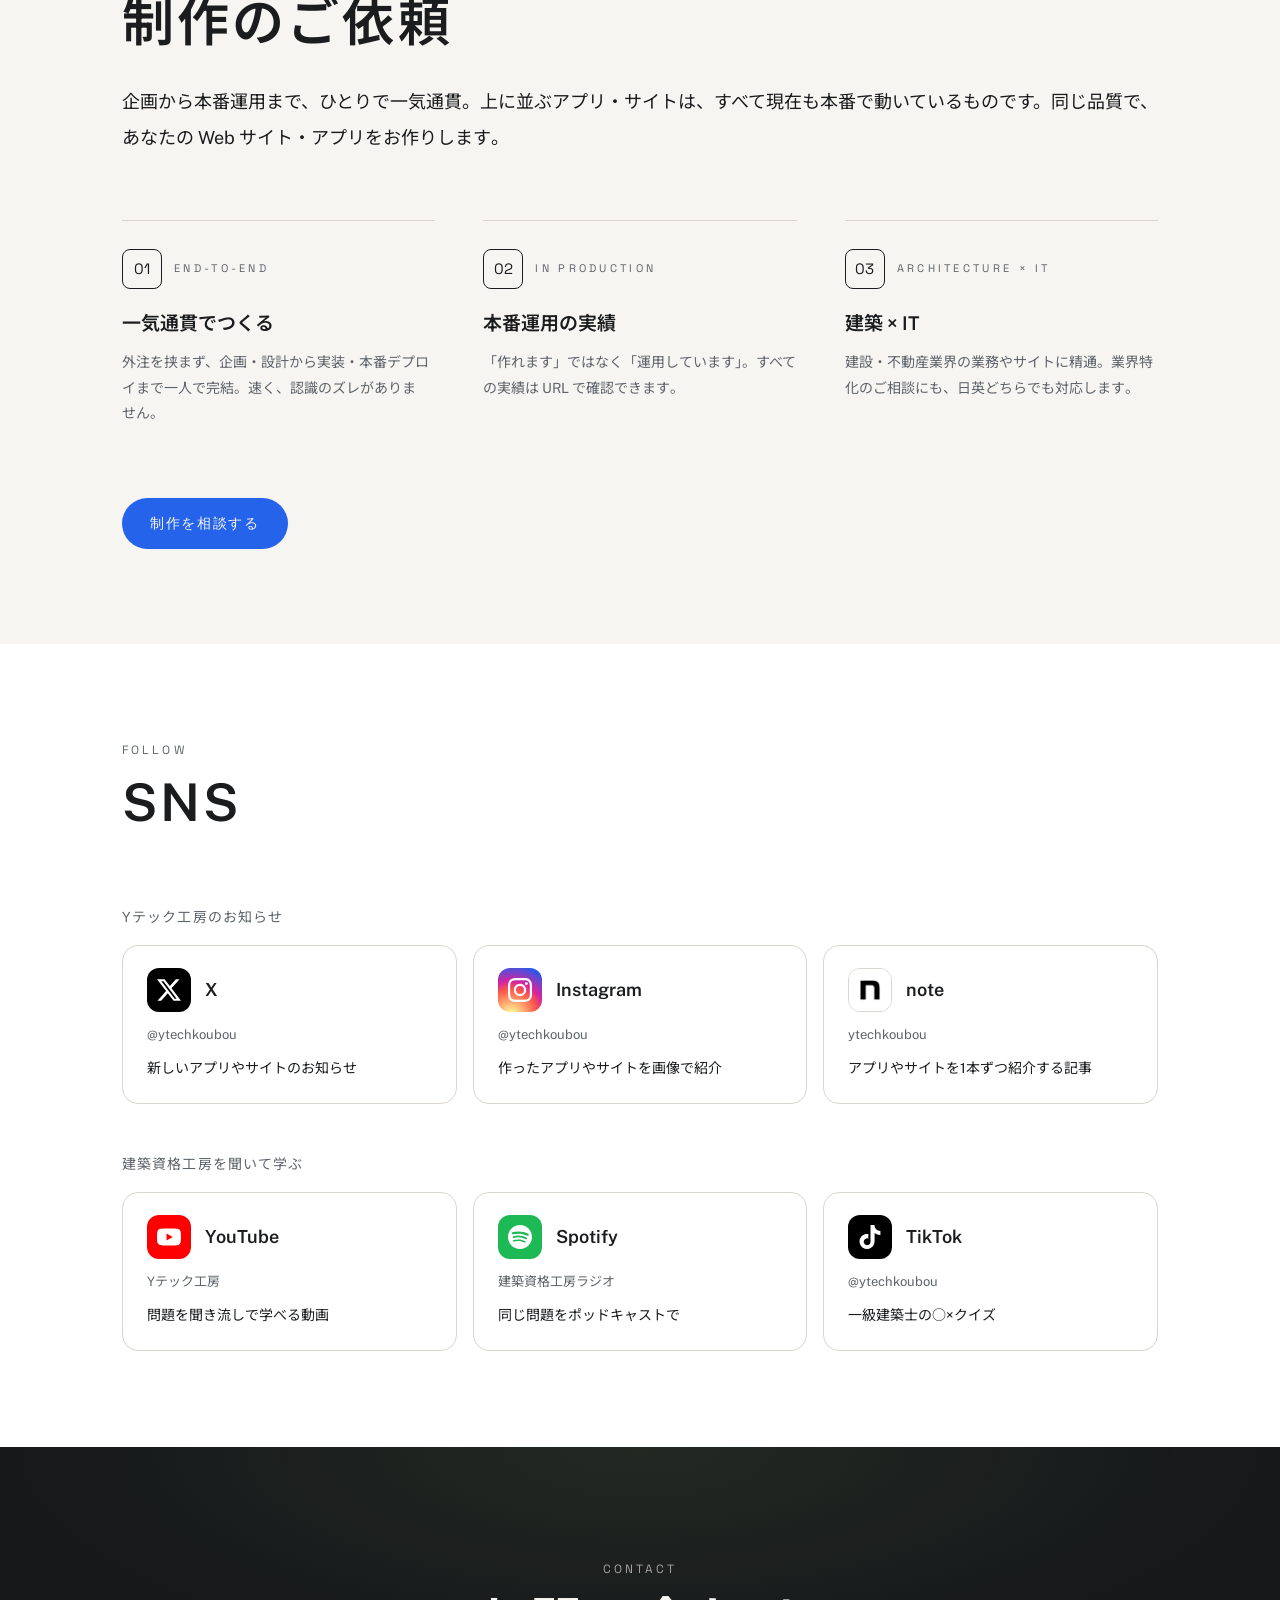
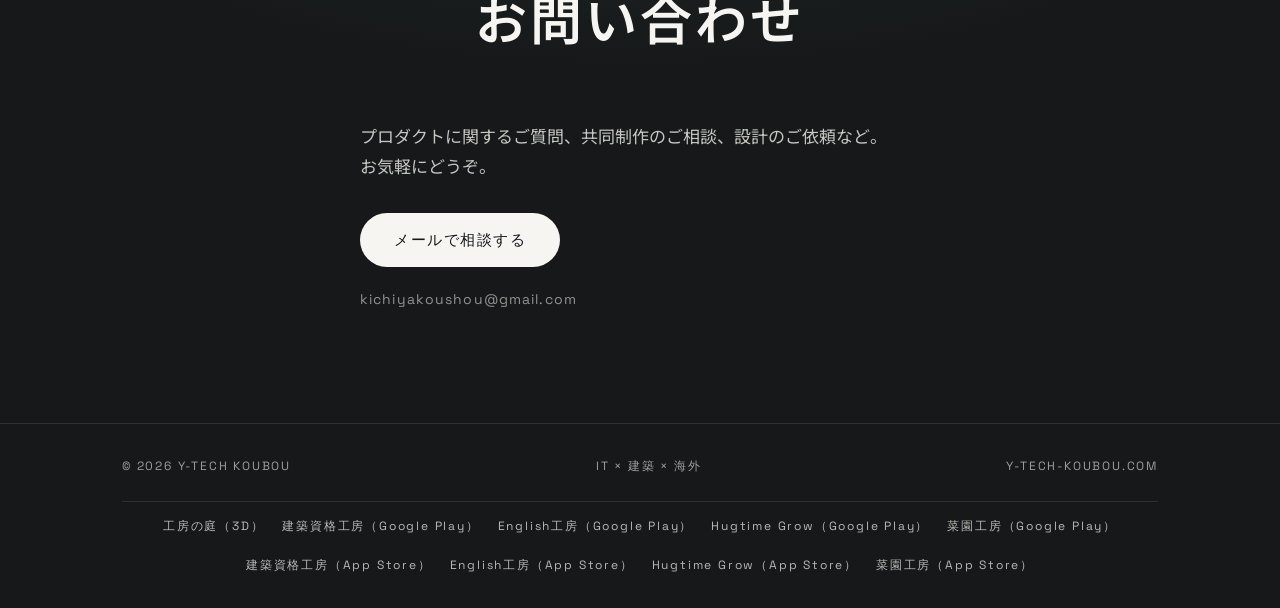
==== commit f0ebb26a: "portal: English工房・Hugtime Grow・菜園工房の App Store 公開を反映（リード文・対応OS・フッターのストアリンク） Co-Authored-By: Claude O" ====
--- a/portal/index.html
+++ b/portal/index.html
@@ -1223,7 +1223,7 @@
           <span class="kicker">Apps</span>
           <h2 data-en="Apps we build">アプリ</h2>
         </div>
-        <p class="works-lead reveal" data-en="All of these apps are developed in-house and available on Android and the web. Architect Exam Prep is also on the App Store, with more iOS versions on the way.<br class='pc-only'>We also take on app development, from idea to release.">アプリはすべて自社開発で、Android と Web で公開中。建築資格工房は App Store でも公開中で、ほかのアプリの iOS 版も順次公開します。<br class="pc-only">アプリ制作（企画から公開まで）も承ります。</p>
+        <p class="works-lead reveal" data-en="All of these apps are developed in-house and available on the App Store, Google Play and the web.<br class='pc-only'>We also take on app development, from idea to release.">アプリはすべて自社開発で、<span style="white-space:nowrap">App Store</span>・<span style="white-space:nowrap">Google Play</span>・Web で公開中。<br class="pc-only">アプリ制作（企画から公開まで）も承ります。</p>
         <div class="grid two">
 
           <a class="product reveal" href="https://1architectexam.com" target="_blank" rel="noopener" aria-label="建築資格工房を新規タブで開く">
@@ -1259,7 +1259,7 @@
             <div class="meta">
               <span data-en="Languages">語学</span>
               <span data-en="English tests">英語試験</span>
-              <span>Android / Web</span>
+              <span>Android / iOS / Web</span>
             </div>
             <span class="open" data-en="Open &rarr;">開く &rarr;</span>
           </a>
@@ -1274,11 +1274,11 @@
               </div>
               <span class="status live">Live</span>
             </div>
-            <p data-en="A &ldquo;raising kids together&rdquo; app. A community around the many ways children grow, plus a nationwide search of 56,258 child-development, after-school day-service and consultation facilities. On Google Play and the web.">「みんなで子育て」をテーマにした子育てアプリ。育ちの多様性を話せるコミュニティと、児童発達支援・放課後等デイサービス・相談支援 全国56,258件の施設検索。Google Play と Web で公開中。</p>
+            <p data-en="A &ldquo;raising kids together&rdquo; app. A community around the many ways children grow, plus a nationwide search of 56,258 child-development, after-school day-service and consultation facilities. On the App Store, Google Play and the web.">「みんなで子育て」をテーマにした子育てアプリ。育ちの多様性を話せるコミュニティと、児童発達支援・放課後等デイサービス・相談支援 全国56,258件の施設検索。App Store・Google Play・Web で公開中。</p>
             <div class="meta">
               <span data-en="Parenting">子育て</span>
               <span data-en="Community">コミュニティ</span>
-              <span>Android / Web</span>
+              <span>Android / iOS / Web</span>
             </div>
             <span class="open" data-en="Open &rarr;">開く &rarr;</span>
           </a>
@@ -1297,7 +1297,7 @@
             <div class="meta">
               <span data-en="Home garden">家庭菜園</span>
               <span data-en="Planner">畑づくり</span>
-              <span>Android / Web</span>
+              <span>Android / iOS / Web</span>
             </div>
             <span class="open" data-en="Open &rarr;">開く &rarr;</span>
           </a>
@@ -1488,7 +1488,10 @@
         <a href="https://play.google.com/store/apps/details?id=com.ytechkoubou.englishapp" target="_blank" rel="noopener" data-en="English Koubou (Google Play)">English工房（Google Play）</a>
         <a href="https://play.google.com/store/apps/details?id=com.ytechkoubou.hugkoubou" target="_blank" rel="noopener" data-en="Hugtime Grow (Google Play)">Hugtime Grow（Google Play）</a>
           <a href="https://play.google.com/store/apps/details?id=com.ytechkoubou.kitchengarden" target="_blank" rel="noopener" data-en="Saien Koubou (Google Play)">菜園工房（Google Play）</a>
-          <a href="https://apps.apple.com/app/id6813001357" target="_blank" rel="noopener" data-en="Architect Exam (App Store)">建築資格工房（App Store）</a>      </span>
+          <a href="https://apps.apple.com/app/id6813001357" target="_blank" rel="noopener" data-en="Architect Exam (App Store)">建築資格工房（App Store）</a>
+          <a href="https://apps.apple.com/app/id6817377397" target="_blank" rel="noopener" data-en="English Koubou (App Store)">English工房（App Store）</a>
+          <a href="https://apps.apple.com/app/id6827926984" target="_blank" rel="noopener" data-en="Hugtime Grow (App Store)">Hugtime Grow（App Store）</a>
+          <a href="https://apps.apple.com/app/id6828816894" target="_blank" rel="noopener" data-en="Saien Koubou (App Store)">菜園工房（App Store）</a>      </span>
     </div>
   </footer>
 
